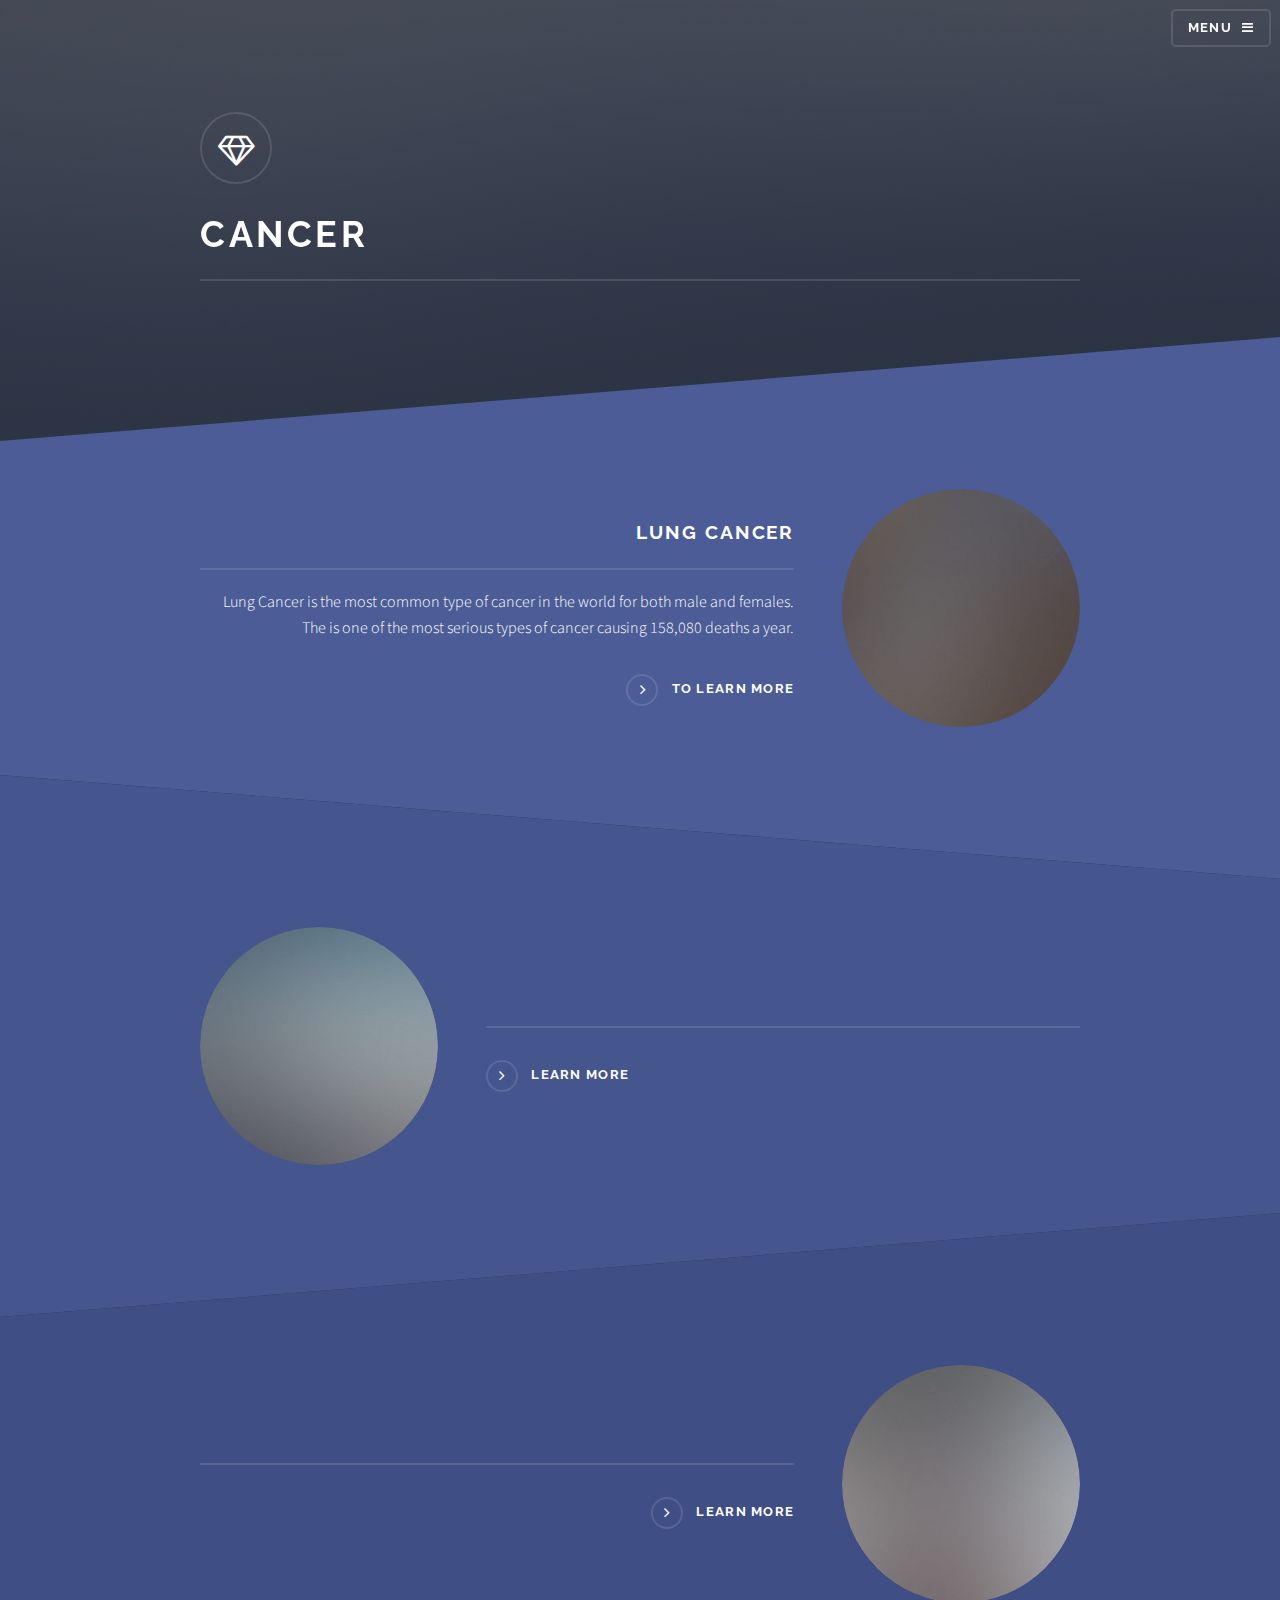
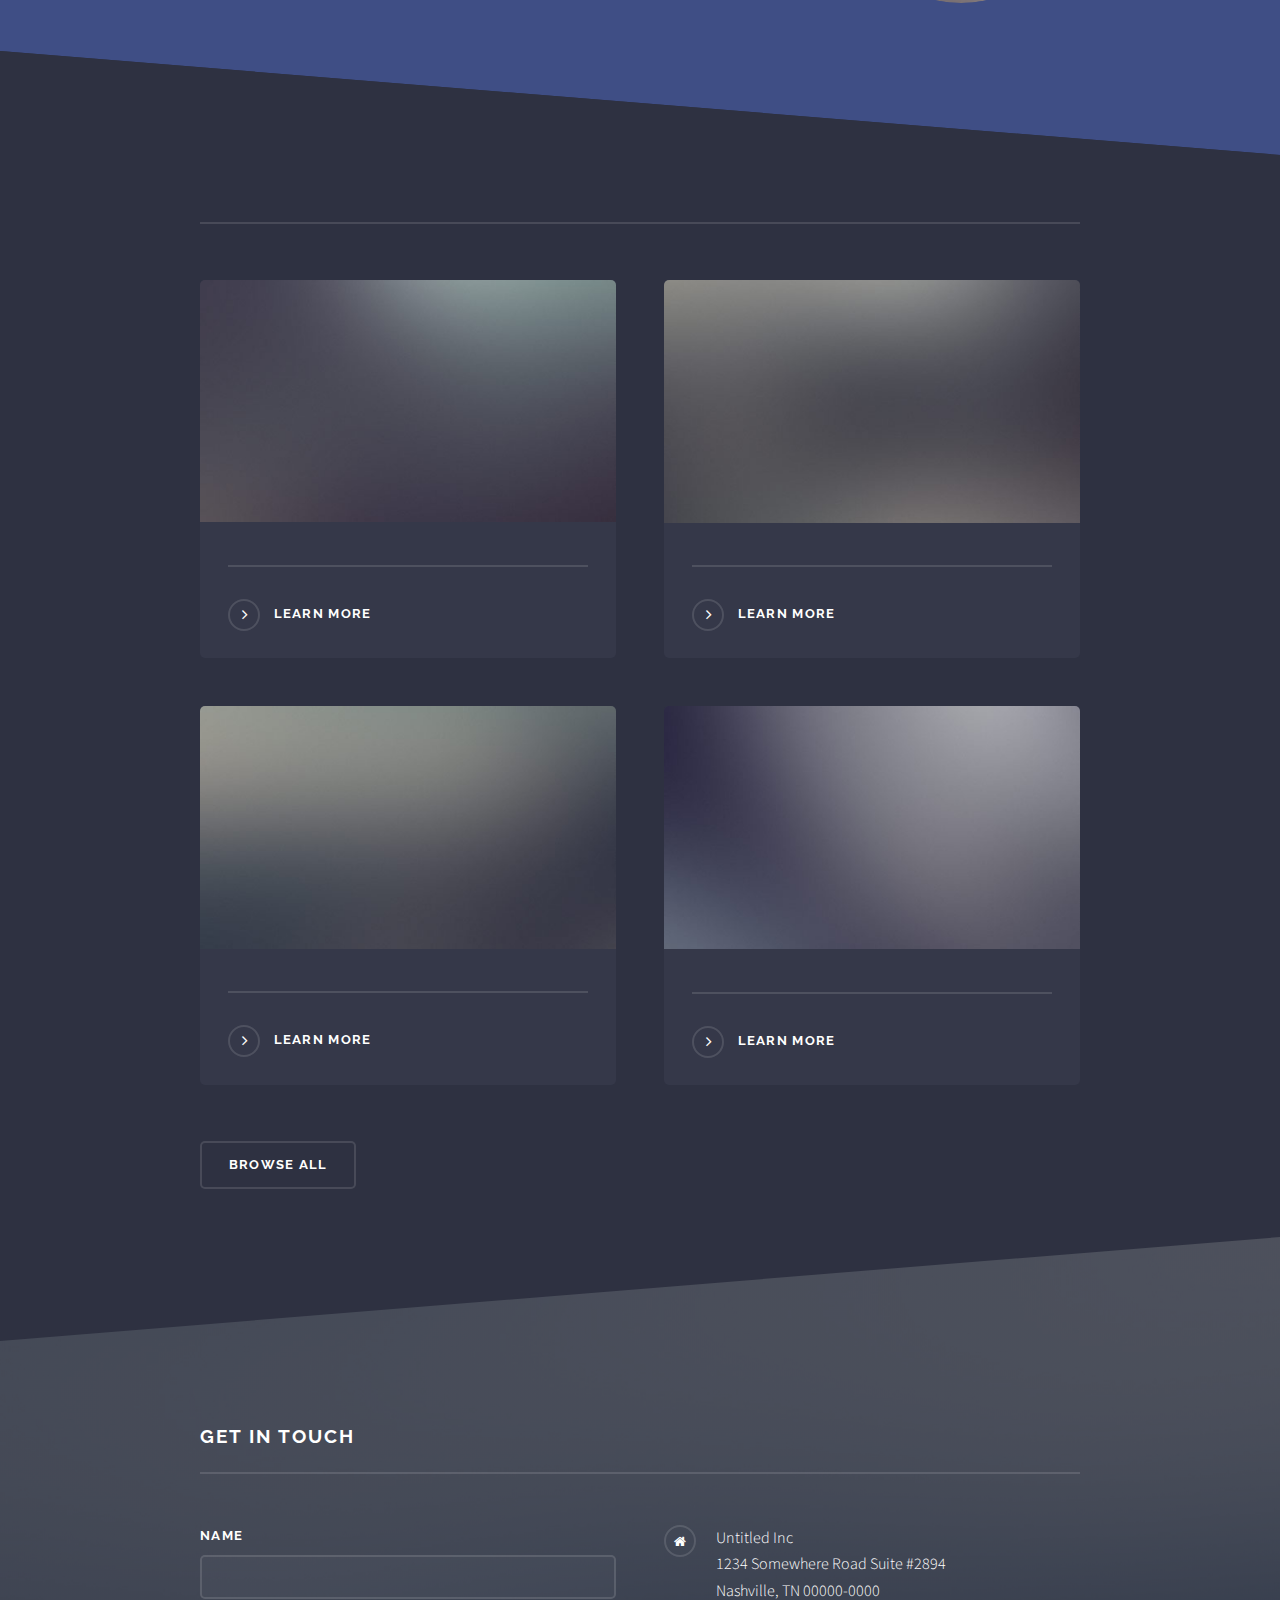
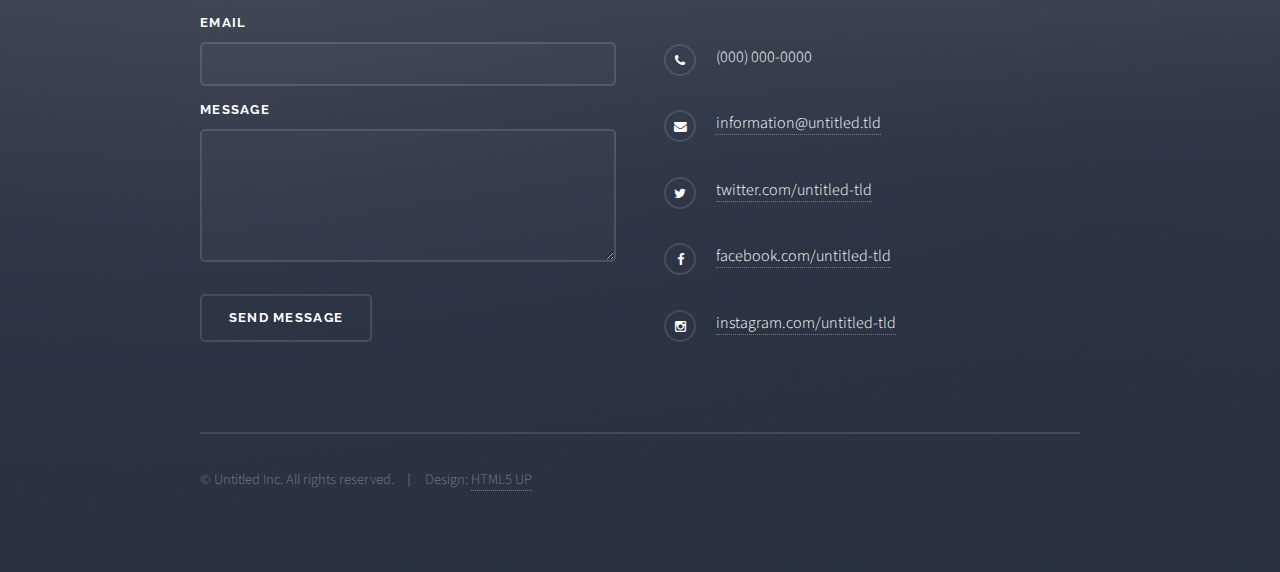
==== index.html @ 2bb68e70 "fixed links to sources page (formerly elements)" ====
<!DOCTYPE HTML>
<!--
	Solid State by HTML5 UP
	html5up.net | @n33co
	Free for personal and commercial use under the CCA 3.0 license (html5up.net/license)
-->
<html>
	<head>
		<title>About Cancer</title>
		<meta charset="utf-8" />
		<meta name="viewport" content="width=device-width, initial-scale=1" />
		<!--[if lte IE 8]><script src="assets/js/ie/html5shiv.js"></script><![endif]-->
		<link rel="stylesheet" href="assets/css/main.css" />
		<!--[if lte IE 9]><link rel="stylesheet" href="assets/css/ie9.css" /><![endif]-->
		<!--[if lte IE 8]><link rel="stylesheet" href="assets/css/ie8.css" /><![endif]-->
	</head>
	<body>

		<!-- Page Wrapper -->
			<div id="page-wrapper">

				<!-- Header -->
					<header id="header" class="alt">
						<h1><a href="index1.html">Cancer</a></h1>
						<nav>
							<a href="#menu">Menu</a>
						</nav>
					</header>

				<!-- Menu -->
					<nav id="menu">
						<div class="inner">
							<h2>Menu</h2>
							<ul class="links">
								<li><a href="index.html">Home</a></li>
								<li><a href="generic.html">Generic</a></li>
								<li><a href="sources.html">Sources</a></li>
								<li><a href="#">Log In</a></li>
								<li><a href="#">Sign Up</a></li>
							</ul>
							<a href="#" class="close">Close</a>
						</div>
					</nav>

				<!-- Banner -->
					<section id="banner">
						<div class="inner">
							<div class="logo"><span class="icon fa-diamond"></span></div>
							<h2>Cancer</h2>
						</div>
					</section>

				<!-- Wrapper -->
					<section id="wrapper">

						<!-- One -->
							<section id="one" class="wrapper spotlight style1">
								<div class="inner">
									<a href="#" class="image"><img src="images/pic01.jpg" alt="" /></a>
									<div class="content">
										<h2 class="major">Lung Cancer</h2>
										<p>Lung Cancer is the most common type of cancer in the world for both male and females. The is one of the most serious types of cancer causing 158,080 deaths a year.</p>
										<a href="http://www.nhs.uk/conditions/cancer-of-the-lung/Pages/Introduction.aspx" class="special">To Learn more</a>
									</div>
								</div>
							</section>

						<!-- Two -->
							<section id="two" class="wrapper alt spotlight style2">
								<div class="inner">
									<a href="#" class="image"><img src="images/pic02.jpg" alt="" /></a>
									<div class="content">
										<h2 class="major"></h2>
										<p></p>
										<a href="#" class="special">Learn more</a>
									</div>
								</div>
							</section>

						<!-- Three -->
							<section id="three" class="wrapper spotlight style3">
								<div class="inner">
									<a href="#" class="image"><img src="images/pic03.jpg" alt="" /></a>
									<div class="content">
										<h2 class="major"></h2>
										<p></p>
										<a href="#" class="special">Learn more</a>
									</div>
								</div>
							</section>

						<!-- Four -->
							<section id="four" class="wrapper alt style1">
								<div class="inner">
									<h2 class="major"></h2>
									<p></p>
									<section class="features">
										<article>
											<a href="#" class="image"><img src="images/pic04.jpg" alt="" /></a>
											<h3 class="major"></h3>
											<p></p>
											<a href="#" class="special">Learn more</a>
										</article>
										<article>
											<a href="#" class="image"><img src="images/pic05.jpg" alt="" /></a>
											<h3 class="major"></h3>
											<p></p>
											<a href="#" class="special">Learn more</a>
										</article>
										<article>
											<a href="#" class="image"><img src="images/pic06.jpg" alt="" /></a>
											<h3 class="major"></h3>
											<p></p>
											<a href="#" class="special">Learn more</a>
										</article>
										<article>
											<a href="#" class="image"><img src="images/pic07.jpg" alt="" /></a>
											<h3 class="major"></h3>
											<p></p>
											<a href="#" class="special">Learn more</a>
										</article>
									</section>
									<ul class="actions">
										<li><a href="#" class="button">Browse All</a></li>
									</ul>
								</div>
							</section>

					</section>

				<!-- Footer -->
					<section id="footer">
						<div class="inner">
							<h2 class="major">Get in touch</h2>
							<p></p>
							<form method="post" action="#">
								<div class="field">
									<label for="name">Name</label>
									<input type="text" name="name" id="name" />
								</div>
								<div class="field">
									<label for="email">Email</label>
									<input type="email" name="email" id="email" />
								</div>
								<div class="field">
									<label for="message">Message</label>
									<textarea name="message" id="message" rows="4"></textarea>
								</div>
								<ul class="actions">
									<li><input type="submit" value="Send Message" /></li>
								</ul>
							</form>
							<ul class="contact">
								<li class="fa-home">
									Untitled Inc<br />
									1234 Somewhere Road Suite #2894<br />
									Nashville, TN 00000-0000
								</li>
								<li class="fa-phone">(000) 000-0000</li>
								<li class="fa-envelope"><a href="#">information@untitled.tld</a></li>
								<li class="fa-twitter"><a href="#">twitter.com/untitled-tld</a></li>
								<li class="fa-facebook"><a href="#">facebook.com/untitled-tld</a></li>
								<li class="fa-instagram"><a href="#">instagram.com/untitled-tld</a></li>
							</ul>
							<ul class="copyright">
								<li>&copy; Untitled Inc. All rights reserved.</li><li>Design: <a href="http://html5up.net">HTML5 UP</a></li>
							</ul>
						</div>
					</section>

			</div>

		<!-- Scripts -->
			<script src="assets/js/skel.min.js"></script>
			<script src="assets/js/jquery.min.js"></script>
			<script src="assets/js/jquery.scrollex.min.js"></script>
			<script src="assets/js/util.js"></script>
			<!--[if lte IE 8]><script src="assets/js/ie/respond.min.js"></script><![endif]-->
			<script src="assets/js/main.js"></script>

	</body>
</html>
---- assets/css/main.css ----
@import url(font-awesome.min.css);
@import url("https://fonts.googleapis.com/css?family=Raleway:200,700|Source+Sans+Pro:300,600,300italic,600italic");

/*
	Solid State by HTML5 UP
	html5up.net | @n33co
	Free for personal and commercial use under the CCA 3.0 license (html5up.net/license)
*/

/* Reset */

	html, body, div, span, applet, object, iframe, h1, h2, h3, h4, h5, h6, p, blockquote, pre, a, abbr, acronym, address, big, cite, code, del, dfn, em, img, ins, kbd, q, s, samp, small, strike, strong, sub, sup, tt, var, b, u, i, center, dl, dt, dd, ol, ul, li, fieldset, form, label, legend, table, caption, tbody, tfoot, thead, tr, th, td, article, aside, canvas, details, embed, figure, figcaption, footer, header, hgroup, menu, nav, output, ruby, section, summary, time, mark, audio, video {
		margin: 0;
		padding: 0;
		border: 0;
		font-size: 100%;
		font: inherit;
		vertical-align: baseline;
	}

	article, aside, details, figcaption, figure, footer, header, hgroup, menu, nav, section {
		display: block;
	}

	body {
		line-height: 1;
	}

	ol, ul {
		list-style: none;
	}

	blockquote, q {
		quotes: none;
	}

	blockquote:before, blockquote:after, q:before, q:after {
		content: '';
		content: none;
	}

	table {
		border-collapse: collapse;
		border-spacing: 0;
	}

	body {
		-webkit-text-size-adjust: none;
	}

/* Box Model */

	*, *:before, *:after {
		-moz-box-sizing: border-box;
		-webkit-box-sizing: border-box;
		box-sizing: border-box;
	}

/* Grid */

	.row {
		border-bottom: solid 1px transparent;
		-moz-box-sizing: border-box;
		-webkit-box-sizing: border-box;
		box-sizing: border-box;
	}

	.row > * {
		float: left;
		-moz-box-sizing: border-box;
		-webkit-box-sizing: border-box;
		box-sizing: border-box;
	}

	.row:after, .row:before {
		content: '';
		display: block;
		clear: both;
		height: 0;
	}

	.row.uniform > * > :first-child {
		margin-top: 0;
	}

	.row.uniform > * > :last-child {
		margin-bottom: 0;
	}

	.row.\30 \25 > * {
		padding: 0 0 0 0em;
	}

	.row.\30 \25 {
		margin: 0 0 -1px 0em;
	}

	.row.uniform.\30 \25 > * {
		padding: 0em 0 0 0em;
	}

	.row.uniform.\30 \25 {
		margin: 0em 0 -1px 0em;
	}

	.row > * {
		padding: 0 0 0 1.75em;
	}

	.row {
		margin: 0 0 -1px -1.75em;
	}

	.row.uniform > * {
		padding: 1.75em 0 0 1.75em;
	}

	.row.uniform {
		margin: -1.75em 0 -1px -1.75em;
	}

	.row.\32 00\25 > * {
		padding: 0 0 0 3.5em;
	}

	.row.\32 00\25 {
		margin: 0 0 -1px -3.5em;
	}

	.row.uniform.\32 00\25 > * {
		padding: 3.5em 0 0 3.5em;
	}

	.row.uniform.\32 00\25 {
		margin: -3.5em 0 -1px -3.5em;
	}

	.row.\31 50\25 > * {
		padding: 0 0 0 2.625em;
	}

	.row.\31 50\25 {
		margin: 0 0 -1px -2.625em;
	}

	.row.uniform.\31 50\25 > * {
		padding: 2.625em 0 0 2.625em;
	}

	.row.uniform.\31 50\25 {
		margin: -2.625em 0 -1px -2.625em;
	}

	.row.\35 0\25 > * {
		padding: 0 0 0 0.875em;
	}

	.row.\35 0\25 {
		margin: 0 0 -1px -0.875em;
	}

	.row.uniform.\35 0\25 > * {
		padding: 0.875em 0 0 0.875em;
	}

	.row.uniform.\35 0\25 {
		margin: -0.875em 0 -1px -0.875em;
	}

	.row.\32 5\25 > * {
		padding: 0 0 0 0.4375em;
	}

	.row.\32 5\25 {
		margin: 0 0 -1px -0.4375em;
	}

	.row.uniform.\32 5\25 > * {
		padding: 0.4375em 0 0 0.4375em;
	}

	.row.uniform.\32 5\25 {
		margin: -0.4375em 0 -1px -0.4375em;
	}

	.\31 2u, .\31 2u\24 {
		width: 100%;
		clear: none;
		margin-left: 0;
	}

	.\31 1u, .\31 1u\24 {
		width: 91.6666666667%;
		clear: none;
		margin-left: 0;
	}

	.\31 0u, .\31 0u\24 {
		width: 83.3333333333%;
		clear: none;
		margin-left: 0;
	}

	.\39 u, .\39 u\24 {
		width: 75%;
		clear: none;
		margin-left: 0;
	}

	.\38 u, .\38 u\24 {
		width: 66.6666666667%;
		clear: none;
		margin-left: 0;
	}

	.\37 u, .\37 u\24 {
		width: 58.3333333333%;
		clear: none;
		margin-left: 0;
	}

	.\36 u, .\36 u\24 {
		width: 50%;
		clear: none;
		margin-left: 0;
	}

	.\35 u, .\35 u\24 {
		width: 41.6666666667%;
		clear: none;
		margin-left: 0;
	}

	.\34 u, .\34 u\24 {
		width: 33.3333333333%;
		clear: none;
		margin-left: 0;
	}

	.\33 u, .\33 u\24 {
		width: 25%;
		clear: none;
		margin-left: 0;
	}

	.\32 u, .\32 u\24 {
		width: 16.6666666667%;
		clear: none;
		margin-left: 0;
	}

	.\31 u, .\31 u\24 {
		width: 8.3333333333%;
		clear: none;
		margin-left: 0;
	}

	.\31 2u\24 + *,
	.\31 1u\24 + *,
	.\31 0u\24 + *,
	.\39 u\24 + *,
	.\38 u\24 + *,
	.\37 u\24 + *,
	.\36 u\24 + *,
	.\35 u\24 + *,
	.\34 u\24 + *,
	.\33 u\24 + *,
	.\32 u\24 + *,
	.\31 u\24 + * {
		clear: left;
	}

	.\-11u {
		margin-left: 91.66667%;
	}

	.\-10u {
		margin-left: 83.33333%;
	}

	.\-9u {
		margin-left: 75%;
	}

	.\-8u {
		margin-left: 66.66667%;
	}

	.\-7u {
		margin-left: 58.33333%;
	}

	.\-6u {
		margin-left: 50%;
	}

	.\-5u {
		margin-left: 41.66667%;
	}

	.\-4u {
		margin-left: 33.33333%;
	}

	.\-3u {
		margin-left: 25%;
	}

	.\-2u {
		margin-left: 16.66667%;
	}

	.\-1u {
		margin-left: 8.33333%;
	}

	@media screen and (max-width: 1680px) {

		.row > * {
			padding: 0 0 0 1.75em;
		}

		.row {
			margin: 0 0 -1px -1.75em;
		}

		.row.uniform > * {
			padding: 1.75em 0 0 1.75em;
		}

		.row.uniform {
			margin: -1.75em 0 -1px -1.75em;
		}

		.row.\32 00\25 > * {
			padding: 0 0 0 3.5em;
		}

		.row.\32 00\25 {
			margin: 0 0 -1px -3.5em;
		}

		.row.uniform.\32 00\25 > * {
			padding: 3.5em 0 0 3.5em;
		}

		.row.uniform.\32 00\25 {
			margin: -3.5em 0 -1px -3.5em;
		}

		.row.\31 50\25 > * {
			padding: 0 0 0 2.625em;
		}

		.row.\31 50\25 {
			margin: 0 0 -1px -2.625em;
		}

		.row.uniform.\31 50\25 > * {
			padding: 2.625em 0 0 2.625em;
		}

		.row.uniform.\31 50\25 {
			margin: -2.625em 0 -1px -2.625em;
		}

		.row.\35 0\25 > * {
			padding: 0 0 0 0.875em;
		}

		.row.\35 0\25 {
			margin: 0 0 -1px -0.875em;
		}

		.row.uniform.\35 0\25 > * {
			padding: 0.875em 0 0 0.875em;
		}

		.row.uniform.\35 0\25 {
			margin: -0.875em 0 -1px -0.875em;
		}

		.row.\32 5\25 > * {
			padding: 0 0 0 0.4375em;
		}

		.row.\32 5\25 {
			margin: 0 0 -1px -0.4375em;
		}

		.row.uniform.\32 5\25 > * {
			padding: 0.4375em 0 0 0.4375em;
		}

		.row.uniform.\32 5\25 {
			margin: -0.4375em 0 -1px -0.4375em;
		}

		.\31 2u\28xlarge\29, .\31 2u\24\28xlarge\29 {
			width: 100%;
			clear: none;
			margin-left: 0;
		}

		.\31 1u\28xlarge\29, .\31 1u\24\28xlarge\29 {
			width: 91.6666666667%;
			clear: none;
			margin-left: 0;
		}

		.\31 0u\28xlarge\29, .\31 0u\24\28xlarge\29 {
			width: 83.3333333333%;
			clear: none;
			margin-left: 0;
		}

		.\39 u\28xlarge\29, .\39 u\24\28xlarge\29 {
			width: 75%;
			clear: none;
			margin-left: 0;
		}

		.\38 u\28xlarge\29, .\38 u\24\28xlarge\29 {
			width: 66.6666666667%;
			clear: none;
			margin-left: 0;
		}

		.\37 u\28xlarge\29, .\37 u\24\28xlarge\29 {
			width: 58.3333333333%;
			clear: none;
			margin-left: 0;
		}

		.\36 u\28xlarge\29, .\36 u\24\28xlarge\29 {
			width: 50%;
			clear: none;
			margin-left: 0;
		}

		.\35 u\28xlarge\29, .\35 u\24\28xlarge\29 {
			width: 41.6666666667%;
			clear: none;
			margin-left: 0;
		}

		.\34 u\28xlarge\29, .\34 u\24\28xlarge\29 {
			width: 33.3333333333%;
			clear: none;
			margin-left: 0;
		}

		.\33 u\28xlarge\29, .\33 u\24\28xlarge\29 {
			width: 25%;
			clear: none;
			margin-left: 0;
		}

		.\32 u\28xlarge\29, .\32 u\24\28xlarge\29 {
			width: 16.6666666667%;
			clear: none;
			margin-left: 0;
		}

		.\31 u\28xlarge\29, .\31 u\24\28xlarge\29 {
			width: 8.3333333333%;
			clear: none;
			margin-left: 0;
		}

		.\31 2u\24\28xlarge\29 + *,
		.\31 1u\24\28xlarge\29 + *,
		.\31 0u\24\28xlarge\29 + *,
		.\39 u\24\28xlarge\29 + *,
		.\38 u\24\28xlarge\29 + *,
		.\37 u\24\28xlarge\29 + *,
		.\36 u\24\28xlarge\29 + *,
		.\35 u\24\28xlarge\29 + *,
		.\34 u\24\28xlarge\29 + *,
		.\33 u\24\28xlarge\29 + *,
		.\32 u\24\28xlarge\29 + *,
		.\31 u\24\28xlarge\29 + * {
			clear: left;
		}

		.\-11u\28xlarge\29 {
			margin-left: 91.66667%;
		}

		.\-10u\28xlarge\29 {
			margin-left: 83.33333%;
		}

		.\-9u\28xlarge\29 {
			margin-left: 75%;
		}

		.\-8u\28xlarge\29 {
			margin-left: 66.66667%;
		}

		.\-7u\28xlarge\29 {
			margin-left: 58.33333%;
		}

		.\-6u\28xlarge\29 {
			margin-left: 50%;
		}

		.\-5u\28xlarge\29 {
			margin-left: 41.66667%;
		}

		.\-4u\28xlarge\29 {
			margin-left: 33.33333%;
		}

		.\-3u\28xlarge\29 {
			margin-left: 25%;
		}

		.\-2u\28xlarge\29 {
			margin-left: 16.66667%;
		}

		.\-1u\28xlarge\29 {
			margin-left: 8.33333%;
		}

	}

	@media screen and (max-width: 1280px) {

		.row > * {
			padding: 0 0 0 1.75em;
		}

		.row {
			margin: 0 0 -1px -1.75em;
		}

		.row.uniform > * {
			padding: 1.75em 0 0 1.75em;
		}

		.row.uniform {
			margin: -1.75em 0 -1px -1.75em;
		}

		.row.\32 00\25 > * {
			padding: 0 0 0 3.5em;
		}

		.row.\32 00\25 {
			margin: 0 0 -1px -3.5em;
		}

		.row.uniform.\32 00\25 > * {
			padding: 3.5em 0 0 3.5em;
		}

		.row.uniform.\32 00\25 {
			margin: -3.5em 0 -1px -3.5em;
		}

		.row.\31 50\25 > * {
			padding: 0 0 0 2.625em;
		}

		.row.\31 50\25 {
			margin: 0 0 -1px -2.625em;
		}

		.row.uniform.\31 50\25 > * {
			padding: 2.625em 0 0 2.625em;
		}

		.row.uniform.\31 50\25 {
			margin: -2.625em 0 -1px -2.625em;
		}

		.row.\35 0\25 > * {
			padding: 0 0 0 0.875em;
		}

		.row.\35 0\25 {
			margin: 0 0 -1px -0.875em;
		}

		.row.uniform.\35 0\25 > * {
			padding: 0.875em 0 0 0.875em;
		}

		.row.uniform.\35 0\25 {
			margin: -0.875em 0 -1px -0.875em;
		}

		.row.\32 5\25 > * {
			padding: 0 0 0 0.4375em;
		}

		.row.\32 5\25 {
			margin: 0 0 -1px -0.4375em;
		}

		.row.uniform.\32 5\25 > * {
			padding: 0.4375em 0 0 0.4375em;
		}

		.row.uniform.\32 5\25 {
			margin: -0.4375em 0 -1px -0.4375em;
		}

		.\31 2u\28large\29, .\31 2u\24\28large\29 {
			width: 100%;
			clear: none;
			margin-left: 0;
		}

		.\31 1u\28large\29, .\31 1u\24\28large\29 {
			width: 91.6666666667%;
			clear: none;
			margin-left: 0;
		}

		.\31 0u\28large\29, .\31 0u\24\28large\29 {
			width: 83.3333333333%;
			clear: none;
			margin-left: 0;
		}

		.\39 u\28large\29, .\39 u\24\28large\29 {
			width: 75%;
			clear: none;
			margin-left: 0;
		}

		.\38 u\28large\29, .\38 u\24\28large\29 {
			width: 66.6666666667%;
			clear: none;
			margin-left: 0;
		}

		.\37 u\28large\29, .\37 u\24\28large\29 {
			width: 58.3333333333%;
			clear: none;
			margin-left: 0;
		}

		.\36 u\28large\29, .\36 u\24\28large\29 {
			width: 50%;
			clear: none;
			margin-left: 0;
		}

		.\35 u\28large\29, .\35 u\24\28large\29 {
			width: 41.6666666667%;
			clear: none;
			margin-left: 0;
		}

		.\34 u\28large\29, .\34 u\24\28large\29 {
			width: 33.3333333333%;
			clear: none;
			margin-left: 0;
		}

		.\33 u\28large\29, .\33 u\24\28large\29 {
			width: 25%;
			clear: none;
			margin-left: 0;
		}

		.\32 u\28large\29, .\32 u\24\28large\29 {
			width: 16.6666666667%;
			clear: none;
			margin-left: 0;
		}

		.\31 u\28large\29, .\31 u\24\28large\29 {
			width: 8.3333333333%;
			clear: none;
			margin-left: 0;
		}

		.\31 2u\24\28large\29 + *,
		.\31 1u\24\28large\29 + *,
		.\31 0u\24\28large\29 + *,
		.\39 u\24\28large\29 + *,
		.\38 u\24\28large\29 + *,
		.\37 u\24\28large\29 + *,
		.\36 u\24\28large\29 + *,
		.\35 u\24\28large\29 + *,
		.\34 u\24\28large\29 + *,
		.\33 u\24\28large\29 + *,
		.\32 u\24\28large\29 + *,
		.\31 u\24\28large\29 + * {
			clear: left;
		}

		.\-11u\28large\29 {
			margin-left: 91.66667%;
		}

		.\-10u\28large\29 {
			margin-left: 83.33333%;
		}

		.\-9u\28large\29 {
			margin-left: 75%;
		}

		.\-8u\28large\29 {
			margin-left: 66.66667%;
		}

		.\-7u\28large\29 {
			margin-left: 58.33333%;
		}

		.\-6u\28large\29 {
			margin-left: 50%;
		}

		.\-5u\28large\29 {
			margin-left: 41.66667%;
		}

		.\-4u\28large\29 {
			margin-left: 33.33333%;
		}

		.\-3u\28large\29 {
			margin-left: 25%;
		}

		.\-2u\28large\29 {
			margin-left: 16.66667%;
		}

		.\-1u\28large\29 {
			margin-left: 8.33333%;
		}

	}

	@media screen and (max-width: 980px) {

		.row > * {
			padding: 0 0 0 1.75em;
		}

		.row {
			margin: 0 0 -1px -1.75em;
		}

		.row.uniform > * {
			padding: 1.75em 0 0 1.75em;
		}

		.row.uniform {
			margin: -1.75em 0 -1px -1.75em;
		}

		.row.\32 00\25 > * {
			padding: 0 0 0 3.5em;
		}

		.row.\32 00\25 {
			margin: 0 0 -1px -3.5em;
		}

		.row.uniform.\32 00\25 > * {
			padding: 3.5em 0 0 3.5em;
		}

		.row.uniform.\32 00\25 {
			margin: -3.5em 0 -1px -3.5em;
		}

		.row.\31 50\25 > * {
			padding: 0 0 0 2.625em;
		}

		.row.\31 50\25 {
			margin: 0 0 -1px -2.625em;
		}

		.row.uniform.\31 50\25 > * {
			padding: 2.625em 0 0 2.625em;
		}

		.row.uniform.\31 50\25 {
			margin: -2.625em 0 -1px -2.625em;
		}

		.row.\35 0\25 > * {
			padding: 0 0 0 0.875em;
		}

		.row.\35 0\25 {
			margin: 0 0 -1px -0.875em;
		}

		.row.uniform.\35 0\25 > * {
			padding: 0.875em 0 0 0.875em;
		}

		.row.uniform.\35 0\25 {
			margin: -0.875em 0 -1px -0.875em;
		}

		.row.\32 5\25 > * {
			padding: 0 0 0 0.4375em;
		}

		.row.\32 5\25 {
			margin: 0 0 -1px -0.4375em;
		}

		.row.uniform.\32 5\25 > * {
			padding: 0.4375em 0 0 0.4375em;
		}

		.row.uniform.\32 5\25 {
			margin: -0.4375em 0 -1px -0.4375em;
		}

		.\31 2u\28medium\29, .\31 2u\24\28medium\29 {
			width: 100%;
			clear: none;
			margin-left: 0;
		}

		.\31 1u\28medium\29, .\31 1u\24\28medium\29 {
			width: 91.6666666667%;
			clear: none;
			margin-left: 0;
		}

		.\31 0u\28medium\29, .\31 0u\24\28medium\29 {
			width: 83.3333333333%;
			clear: none;
			margin-left: 0;
		}

		.\39 u\28medium\29, .\39 u\24\28medium\29 {
			width: 75%;
			clear: none;
			margin-left: 0;
		}

		.\38 u\28medium\29, .\38 u\24\28medium\29 {
			width: 66.6666666667%;
			clear: none;
			margin-left: 0;
		}

		.\37 u\28medium\29, .\37 u\24\28medium\29 {
			width: 58.3333333333%;
			clear: none;
			margin-left: 0;
		}

		.\36 u\28medium\29, .\36 u\24\28medium\29 {
			width: 50%;
			clear: none;
			margin-left: 0;
		}

		.\35 u\28medium\29, .\35 u\24\28medium\29 {
			width: 41.6666666667%;
			clear: none;
			margin-left: 0;
		}

		.\34 u\28medium\29, .\34 u\24\28medium\29 {
			width: 33.3333333333%;
			clear: none;
			margin-left: 0;
		}

		.\33 u\28medium\29, .\33 u\24\28medium\29 {
			width: 25%;
			clear: none;
			margin-left: 0;
		}

		.\32 u\28medium\29, .\32 u\24\28medium\29 {
			width: 16.6666666667%;
			clear: none;
			margin-left: 0;
		}

		.\31 u\28medium\29, .\31 u\24\28medium\29 {
			width: 8.3333333333%;
			clear: none;
			margin-left: 0;
		}

		.\31 2u\24\28medium\29 + *,
		.\31 1u\24\28medium\29 + *,
		.\31 0u\24\28medium\29 + *,
		.\39 u\24\28medium\29 + *,
		.\38 u\24\28medium\29 + *,
		.\37 u\24\28medium\29 + *,
		.\36 u\24\28medium\29 + *,
		.\35 u\24\28medium\29 + *,
		.\34 u\24\28medium\29 + *,
		.\33 u\24\28medium\29 + *,
		.\32 u\24\28medium\29 + *,
		.\31 u\24\28medium\29 + * {
			clear: left;
		}

		.\-11u\28medium\29 {
			margin-left: 91.66667%;
		}

		.\-10u\28medium\29 {
			margin-left: 83.33333%;
		}

		.\-9u\28medium\29 {
			margin-left: 75%;
		}

		.\-8u\28medium\29 {
			margin-left: 66.66667%;
		}

		.\-7u\28medium\29 {
			margin-left: 58.33333%;
		}

		.\-6u\28medium\29 {
			margin-left: 50%;
		}

		.\-5u\28medium\29 {
			margin-left: 41.66667%;
		}

		.\-4u\28medium\29 {
			margin-left: 33.33333%;
		}

		.\-3u\28medium\29 {
			margin-left: 25%;
		}

		.\-2u\28medium\29 {
			margin-left: 16.66667%;
		}

		.\-1u\28medium\29 {
			margin-left: 8.33333%;
		}

	}

	@media screen and (max-width: 736px) {

		.row > * {
			padding: 0 0 0 1.25em;
		}

		.row {
			margin: 0 0 -1px -1.25em;
		}

		.row.uniform > * {
			padding: 1.25em 0 0 1.25em;
		}

		.row.uniform {
			margin: -1.25em 0 -1px -1.25em;
		}

		.row.\32 00\25 > * {
			padding: 0 0 0 2.5em;
		}

		.row.\32 00\25 {
			margin: 0 0 -1px -2.5em;
		}

		.row.uniform.\32 00\25 > * {
			padding: 2.5em 0 0 2.5em;
		}

		.row.uniform.\32 00\25 {
			margin: -2.5em 0 -1px -2.5em;
		}

		.row.\31 50\25 > * {
			padding: 0 0 0 1.875em;
		}

		.row.\31 50\25 {
			margin: 0 0 -1px -1.875em;
		}

		.row.uniform.\31 50\25 > * {
			padding: 1.875em 0 0 1.875em;
		}

		.row.uniform.\31 50\25 {
			margin: -1.875em 0 -1px -1.875em;
		}

		.row.\35 0\25 > * {
			padding: 0 0 0 0.625em;
		}

		.row.\35 0\25 {
			margin: 0 0 -1px -0.625em;
		}

		.row.uniform.\35 0\25 > * {
			padding: 0.625em 0 0 0.625em;
		}

		.row.uniform.\35 0\25 {
			margin: -0.625em 0 -1px -0.625em;
		}

		.row.\32 5\25 > * {
			padding: 0 0 0 0.3125em;
		}

		.row.\32 5\25 {
			margin: 0 0 -1px -0.3125em;
		}

		.row.uniform.\32 5\25 > * {
			padding: 0.3125em 0 0 0.3125em;
		}

		.row.uniform.\32 5\25 {
			margin: -0.3125em 0 -1px -0.3125em;
		}

		.\31 2u\28small\29, .\31 2u\24\28small\29 {
			width: 100%;
			clear: none;
			margin-left: 0;
		}

		.\31 1u\28small\29, .\31 1u\24\28small\29 {
			width: 91.6666666667%;
			clear: none;
			margin-left: 0;
		}

		.\31 0u\28small\29, .\31 0u\24\28small\29 {
			width: 83.3333333333%;
			clear: none;
			margin-left: 0;
		}

		.\39 u\28small\29, .\39 u\24\28small\29 {
			width: 75%;
			clear: none;
			margin-left: 0;
		}

		.\38 u\28small\29, .\38 u\24\28small\29 {
			width: 66.6666666667%;
			clear: none;
			margin-left: 0;
		}

		.\37 u\28small\29, .\37 u\24\28small\29 {
			width: 58.3333333333%;
			clear: none;
			margin-left: 0;
		}

		.\36 u\28small\29, .\36 u\24\28small\29 {
			width: 50%;
			clear: none;
			margin-left: 0;
		}

		.\35 u\28small\29, .\35 u\24\28small\29 {
			width: 41.6666666667%;
			clear: none;
			margin-left: 0;
		}

		.\34 u\28small\29, .\34 u\24\28small\29 {
			width: 33.3333333333%;
			clear: none;
			margin-left: 0;
		}

		.\33 u\28small\29, .\33 u\24\28small\29 {
			width: 25%;
			clear: none;
			margin-left: 0;
		}

		.\32 u\28small\29, .\32 u\24\28small\29 {
			width: 16.6666666667%;
			clear: none;
			margin-left: 0;
		}

		.\31 u\28small\29, .\31 u\24\28small\29 {
			width: 8.3333333333%;
			clear: none;
			margin-left: 0;
		}

		.\31 2u\24\28small\29 + *,
		.\31 1u\24\28small\29 + *,
		.\31 0u\24\28small\29 + *,
		.\39 u\24\28small\29 + *,
		.\38 u\24\28small\29 + *,
		.\37 u\24\28small\29 + *,
		.\36 u\24\28small\29 + *,
		.\35 u\24\28small\29 + *,
		.\34 u\24\28small\29 + *,
		.\33 u\24\28small\29 + *,
		.\32 u\24\28small\29 + *,
		.\31 u\24\28small\29 + * {
			clear: left;
		}

		.\-11u\28small\29 {
			margin-left: 91.66667%;
		}

		.\-10u\28small\29 {
			margin-left: 83.33333%;
		}

		.\-9u\28small\29 {
			margin-left: 75%;
		}

		.\-8u\28small\29 {
			margin-left: 66.66667%;
		}

		.\-7u\28small\29 {
			margin-left: 58.33333%;
		}

		.\-6u\28small\29 {
			margin-left: 50%;
		}

		.\-5u\28small\29 {
			margin-left: 41.66667%;
		}

		.\-4u\28small\29 {
			margin-left: 33.33333%;
		}

		.\-3u\28small\29 {
			margin-left: 25%;
		}

		.\-2u\28small\29 {
			margin-left: 16.66667%;
		}

		.\-1u\28small\29 {
			margin-left: 8.33333%;
		}

	}

	@media screen and (max-width: 640px) {

		.row > * {
			padding: 0 0 0 1.25em;
		}

		.row {
			margin: 0 0 -1px -1.25em;
		}

		.row.uniform > * {
			padding: 1.25em 0 0 1.25em;
		}

		.row.uniform {
			margin: -1.25em 0 -1px -1.25em;
		}

		.row.\32 00\25 > * {
			padding: 0 0 0 2.5em;
		}

		.row.\32 00\25 {
			margin: 0 0 -1px -2.5em;
		}

		.row.uniform.\32 00\25 > * {
			padding: 2.5em 0 0 2.5em;
		}

		.row.uniform.\32 00\25 {
			margin: -2.5em 0 -1px -2.5em;
		}

		.row.\31 50\25 > * {
			padding: 0 0 0 1.875em;
		}

		.row.\31 50\25 {
			margin: 0 0 -1px -1.875em;
		}

		.row.uniform.\31 50\25 > * {
			padding: 1.875em 0 0 1.875em;
		}

		.row.uniform.\31 50\25 {
			margin: -1.875em 0 -1px -1.875em;
		}

		.row.\35 0\25 > * {
			padding: 0 0 0 0.625em;
		}

		.row.\35 0\25 {
			margin: 0 0 -1px -0.625em;
		}

		.row.uniform.\35 0\25 > * {
			padding: 0.625em 0 0 0.625em;
		}

		.row.uniform.\35 0\25 {
			margin: -0.625em 0 -1px -0.625em;
		}

		.row.\32 5\25 > * {
			padding: 0 0 0 0.3125em;
		}

		.row.\32 5\25 {
			margin: 0 0 -1px -0.3125em;
		}

		.row.uniform.\32 5\25 > * {
			padding: 0.3125em 0 0 0.3125em;
		}

		.row.uniform.\32 5\25 {
			margin: -0.3125em 0 -1px -0.3125em;
		}

		.\31 2u\28xsmall\29, .\31 2u\24\28xsmall\29 {
			width: 100%;
			clear: none;
			margin-left: 0;
		}

		.\31 1u\28xsmall\29, .\31 1u\24\28xsmall\29 {
			width: 91.6666666667%;
			clear: none;
			margin-left: 0;
		}

		.\31 0u\28xsmall\29, .\31 0u\24\28xsmall\29 {
			width: 83.3333333333%;
			clear: none;
			margin-left: 0;
		}

		.\39 u\28xsmall\29, .\39 u\24\28xsmall\29 {
			width: 75%;
			clear: none;
			margin-left: 0;
		}

		.\38 u\28xsmall\29, .\38 u\24\28xsmall\29 {
			width: 66.6666666667%;
			clear: none;
			margin-left: 0;
		}

		.\37 u\28xsmall\29, .\37 u\24\28xsmall\29 {
			width: 58.3333333333%;
			clear: none;
			margin-left: 0;
		}

		.\36 u\28xsmall\29, .\36 u\24\28xsmall\29 {
			width: 50%;
			clear: none;
			margin-left: 0;
		}

		.\35 u\28xsmall\29, .\35 u\24\28xsmall\29 {
			width: 41.6666666667%;
			clear: none;
			margin-left: 0;
		}

		.\34 u\28xsmall\29, .\34 u\24\28xsmall\29 {
			width: 33.3333333333%;
			clear: none;
			margin-left: 0;
		}

		.\33 u\28xsmall\29, .\33 u\24\28xsmall\29 {
			width: 25%;
			clear: none;
			margin-left: 0;
		}

		.\32 u\28xsmall\29, .\32 u\24\28xsmall\29 {
			width: 16.6666666667%;
			clear: none;
			margin-left: 0;
		}

		.\31 u\28xsmall\29, .\31 u\24\28xsmall\29 {
			width: 8.3333333333%;
			clear: none;
			margin-left: 0;
		}

		.\31 2u\24\28xsmall\29 + *,
		.\31 1u\24\28xsmall\29 + *,
		.\31 0u\24\28xsmall\29 + *,
		.\39 u\24\28xsmall\29 + *,
		.\38 u\24\28xsmall\29 + *,
		.\37 u\24\28xsmall\29 + *,
		.\36 u\24\28xsmall\29 + *,
		.\35 u\24\28xsmall\29 + *,
		.\34 u\24\28xsmall\29 + *,
		.\33 u\24\28xsmall\29 + *,
		.\32 u\24\28xsmall\29 + *,
		.\31 u\24\28xsmall\29 + * {
			clear: left;
		}

		.\-11u\28xsmall\29 {
			margin-left: 91.66667%;
		}

		.\-10u\28xsmall\29 {
			margin-left: 83.33333%;
		}

		.\-9u\28xsmall\29 {
			margin-left: 75%;
		}

		.\-8u\28xsmall\29 {
			margin-left: 66.66667%;
		}

		.\-7u\28xsmall\29 {
			margin-left: 58.33333%;
		}

		.\-6u\28xsmall\29 {
			margin-left: 50%;
		}

		.\-5u\28xsmall\29 {
			margin-left: 41.66667%;
		}

		.\-4u\28xsmall\29 {
			margin-left: 33.33333%;
		}

		.\-3u\28xsmall\29 {
			margin-left: 25%;
		}

		.\-2u\28xsmall\29 {
			margin-left: 16.66667%;
		}

		.\-1u\28xsmall\29 {
			margin-left: 8.33333%;
		}

	}

	@media screen and (max-width: 360px) {

		.row > * {
			padding: 0 0 0 1.25em;
		}

		.row {
			margin: 0 0 -1px -1.25em;
		}

		.row.uniform > * {
			padding: 1.25em 0 0 1.25em;
		}

		.row.uniform {
			margin: -1.25em 0 -1px -1.25em;
		}

		.row.\32 00\25 > * {
			padding: 0 0 0 2.5em;
		}

		.row.\32 00\25 {
			margin: 0 0 -1px -2.5em;
		}

		.row.uniform.\32 00\25 > * {
			padding: 2.5em 0 0 2.5em;
		}

		.row.uniform.\32 00\25 {
			margin: -2.5em 0 -1px -2.5em;
		}

		.row.\31 50\25 > * {
			padding: 0 0 0 1.875em;
		}

		.row.\31 50\25 {
			margin: 0 0 -1px -1.875em;
		}

		.row.uniform.\31 50\25 > * {
			padding: 1.875em 0 0 1.875em;
		}

		.row.uniform.\31 50\25 {
			margin: -1.875em 0 -1px -1.875em;
		}

		.row.\35 0\25 > * {
			padding: 0 0 0 0.625em;
		}

		.row.\35 0\25 {
			margin: 0 0 -1px -0.625em;
		}

		.row.uniform.\35 0\25 > * {
			padding: 0.625em 0 0 0.625em;
		}

		.row.uniform.\35 0\25 {
			margin: -0.625em 0 -1px -0.625em;
		}

		.row.\32 5\25 > * {
			padding: 0 0 0 0.3125em;
		}

		.row.\32 5\25 {
			margin: 0 0 -1px -0.3125em;
		}

		.row.uniform.\32 5\25 > * {
			padding: 0.3125em 0 0 0.3125em;
		}

		.row.uniform.\32 5\25 {
			margin: -0.3125em 0 -1px -0.3125em;
		}

		.\31 2u\28xxsmall\29, .\31 2u\24\28xxsmall\29 {
			width: 100%;
			clear: none;
			margin-left: 0;
		}

		.\31 1u\28xxsmall\29, .\31 1u\24\28xxsmall\29 {
			width: 91.6666666667%;
			clear: none;
			margin-left: 0;
		}

		.\31 0u\28xxsmall\29, .\31 0u\24\28xxsmall\29 {
			width: 83.3333333333%;
			clear: none;
			margin-left: 0;
		}

		.\39 u\28xxsmall\29, .\39 u\24\28xxsmall\29 {
			width: 75%;
			clear: none;
			margin-left: 0;
		}

		.\38 u\28xxsmall\29, .\38 u\24\28xxsmall\29 {
			width: 66.6666666667%;
			clear: none;
			margin-left: 0;
		}

		.\37 u\28xxsmall\29, .\37 u\24\28xxsmall\29 {
			width: 58.3333333333%;
			clear: none;
			margin-left: 0;
		}

		.\36 u\28xxsmall\29, .\36 u\24\28xxsmall\29 {
			width: 50%;
			clear: none;
			margin-left: 0;
		}

		.\35 u\28xxsmall\29, .\35 u\24\28xxsmall\29 {
			width: 41.6666666667%;
			clear: none;
			margin-left: 0;
		}

		.\34 u\28xxsmall\29, .\34 u\24\28xxsmall\29 {
			width: 33.3333333333%;
			clear: none;
			margin-left: 0;
		}

		.\33 u\28xxsmall\29, .\33 u\24\28xxsmall\29 {
			width: 25%;
			clear: none;
			margin-left: 0;
		}

		.\32 u\28xxsmall\29, .\32 u\24\28xxsmall\29 {
			width: 16.6666666667%;
			clear: none;
			margin-left: 0;
		}

		.\31 u\28xxsmall\29, .\31 u\24\28xxsmall\29 {
			width: 8.3333333333%;
			clear: none;
			margin-left: 0;
		}

		.\31 2u\24\28xxsmall\29 + *,
		.\31 1u\24\28xxsmall\29 + *,
		.\31 0u\24\28xxsmall\29 + *,
		.\39 u\24\28xxsmall\29 + *,
		.\38 u\24\28xxsmall\29 + *,
		.\37 u\24\28xxsmall\29 + *,
		.\36 u\24\28xxsmall\29 + *,
		.\35 u\24\28xxsmall\29 + *,
		.\34 u\24\28xxsmall\29 + *,
		.\33 u\24\28xxsmall\29 + *,
		.\32 u\24\28xxsmall\29 + *,
		.\31 u\24\28xxsmall\29 + * {
			clear: left;
		}

		.\-11u\28xxsmall\29 {
			margin-left: 91.66667%;
		}

		.\-10u\28xxsmall\29 {
			margin-left: 83.33333%;
		}

		.\-9u\28xxsmall\29 {
			margin-left: 75%;
		}

		.\-8u\28xxsmall\29 {
			margin-left: 66.66667%;
		}

		.\-7u\28xxsmall\29 {
			margin-left: 58.33333%;
		}

		.\-6u\28xxsmall\29 {
			margin-left: 50%;
		}

		.\-5u\28xxsmall\29 {
			margin-left: 41.66667%;
		}

		.\-4u\28xxsmall\29 {
			margin-left: 33.33333%;
		}

		.\-3u\28xxsmall\29 {
			margin-left: 25%;
		}

		.\-2u\28xxsmall\29 {
			margin-left: 16.66667%;
		}

		.\-1u\28xxsmall\29 {
			margin-left: 8.33333%;
		}

	}

/* Basic */

	@-ms-viewport {
		width: device-width;
	}

	body {
		-ms-overflow-style: scrollbar;
	}

	@media screen and (max-width: 640px) {

		html, body {
			min-width: 320px;
		}

	}

	body {
		background-color: #2e3141;
		background-image: linear-gradient(to top, rgba(46, 49, 65, 0.8), rgba(46, 49, 65, 0.8)), url("../../images/bg.jpg");
		background-size: auto, cover;
		background-attachment: fixed, fixed;
		background-position: center, center;
	}

		body.is-loading *, body.is-loading *:before, body.is-loading *:after {
			-moz-animation: none !important;
			-webkit-animation: none !important;
			-ms-animation: none !important;
			animation: none !important;
			-moz-transition: none !important;
			-webkit-transition: none !important;
			-ms-transition: none !important;
			transition: none !important;
		}

/* Type */

	body, input, select, textarea {
		color: #ffffff;
		font-family: "Source Sans Pro", Helvetica, sans-serif;
		font-size: 16.5pt;
		font-weight: 300;
		line-height: 1.65;
	}

		@media screen and (max-width: 1680px) {

			body, input, select, textarea {
				font-size: 13pt;
			}

		}

		@media screen and (max-width: 1280px) {

			body, input, select, textarea {
				font-size: 12pt;
			}

		}

		@media screen and (max-width: 980px) {

			body, input, select, textarea {
				font-size: 12pt;
			}

		}

		@media screen and (max-width: 736px) {

			body, input, select, textarea {
				font-size: 12pt;
			}

		}

		@media screen and (max-width: 640px) {

			body, input, select, textarea {
				font-size: 12pt;
			}

		}

	a {
		-moz-transition: color 0.2s ease-in-out, border-bottom-color 0.2s ease-in-out;
		-webkit-transition: color 0.2s ease-in-out, border-bottom-color 0.2s ease-in-out;
		-ms-transition: color 0.2s ease-in-out, border-bottom-color 0.2s ease-in-out;
		transition: color 0.2s ease-in-out, border-bottom-color 0.2s ease-in-out;
		border-bottom: dotted 1px rgba(255, 255, 255, 0.35);
		color: #ffffff;
		text-decoration: none;
	}

		a:hover {
			border-bottom-color: transparent;
			color: #ffffff !important;
		}

		a.special:not(.button) {
			text-decoration: none;
			border-bottom: 0;
			display: block;
			font-family: Raleway, Helvetica, sans-serif;
			font-size: 0.8em;
			font-weight: 700;
			letter-spacing: 0.1em;
			margin: 0 0 2em 0;
			text-transform: uppercase;
		}

			a.special:not(.button):before {
				-moz-osx-font-smoothing: grayscale;
				-webkit-font-smoothing: antialiased;
				font-family: FontAwesome;
				font-style: normal;
				font-weight: normal;
				text-transform: none !important;
			}

			a.special:not(.button):before {
				-moz-transition: background-color 0.2s ease-in-out;
				-webkit-transition: background-color 0.2s ease-in-out;
				-ms-transition: background-color 0.2s ease-in-out;
				transition: background-color 0.2s ease-in-out;
				border-radius: 100%;
				border: solid 2px rgba(255, 255, 255, 0.125);
				content: '\f105';
				display: inline-block;
				font-size: 1.25em;
				height: 2em;
				line-height: 1.65em;
				margin-right: 0.85em;
				text-align: center;
				text-indent: 0.15em;
				vertical-align: middle;
				width: 2em;
			}

			a.special:not(.button):hover:before {
				background-color: rgba(255, 255, 255, 0.025);
			}

			a.special:not(.button):active:before {
				background-color: rgba(255, 255, 255, 0.075);
			}

	strong, b {
		color: #ffffff;
		font-weight: 600;
	}

	em, i {
		font-style: italic;
	}

	p {
		margin: 0 0 2em 0;
	}

	h1, h2, h3, h4, h5, h6 {
		color: #ffffff;
		font-family: Raleway, Helvetica, sans-serif;
		font-weight: 700;
		letter-spacing: 0.1em;
		margin: 0 0 1em 0;
		text-transform: uppercase;
	}

		h1 a, h2 a, h3 a, h4 a, h5 a, h6 a {
			color: inherit;
			text-decoration: none;
		}

		h1 span, h2 span, h3 span, h4 span, h5 span, h6 span {
			font-weight: 200;
		}

		h1.major, h2.major, h3.major, h4.major, h5.major, h6.major {
			padding-bottom: 1em;
			border-bottom: solid 2px rgba(255, 255, 255, 0.125);
		}

	h2 {
		font-size: 1.2em;
	}

	h3 {
		font-size: 0.9em;
	}

	h4 {
		font-size: 0.7em;
	}

	h5 {
		font-size: 0.7em;
	}

	h6 {
		font-size: 0.7em;
	}

	@media screen and (max-width: 736px) {

		h2 {
			font-size: 1em;
		}

		h3 {
			font-size: 0.8em;
		}

	}

	sub {
		font-size: 0.8em;
		position: relative;
		top: 0.5em;
	}

	sup {
		font-size: 0.8em;
		position: relative;
		top: -0.5em;
	}

	blockquote {
		border-left: solid 4px rgba(255, 255, 255, 0.125);
		font-style: italic;
		margin: 0 0 2em 0;
		padding: 0.5em 0 0.5em 2em;
	}

	code {
		background: rgba(255, 255, 255, 0.025);
		border-radius: 5px;
		border: solid 2px rgba(255, 255, 255, 0.125);
		font-family: "Courier New", monospace;
		font-size: 0.9em;
		margin: 0 0.25em;
		padding: 0.25em 0.65em;
	}

	pre {
		-webkit-overflow-scrolling: touch;
		font-family: "Courier New", monospace;
		font-size: 0.9em;
		margin: 0 0 2em 0;
	}

		pre code {
			display: block;
			line-height: 1.75em;
			padding: 1em 1.5em;
			overflow-x: auto;
		}

	hr {
		border: 0;
		border-bottom: solid 2px rgba(255, 255, 255, 0.125);
		margin: 2.5em 0;
	}

		hr.major {
			margin: 4em 0;
		}

	.align-left {
		text-align: left;
	}

	.align-center {
		text-align: center;
	}

	.align-right {
		text-align: right;
	}

/* Section/Article */

	section.special, article.special {
		text-align: center;
	}

/* Form */

	form {
		margin: 0 0 2em 0;
	}

		form .field {
			margin: 0 0 2em 0;
		}

			form .field label {
				margin-top: -1.5em;
			}

			form .field:first-child label {
				margin-top: 0;
			}

		form > :last-child {
			margin-bottom: 0;
		}

	label {
		color: #ffffff;
		display: block;
		font-family: Raleway, Helvetica, sans-serif;
		font-size: 0.8em;
		font-weight: 700;
		letter-spacing: 0.1em;
		margin: 0 0 0.7em 0;
		text-transform: uppercase;
	}

	input[type="text"],
	input[type="password"],
	input[type="email"],
	input[type="tel"],
	select,
	textarea {
		-moz-appearance: none;
		-webkit-appearance: none;
		-ms-appearance: none;
		appearance: none;
		background: rgba(255, 255, 255, 0.025);
		border-radius: 5px;
		border: none;
		border: solid 2px rgba(255, 255, 255, 0.125);
		color: inherit;
		display: block;
		outline: 0;
		padding: 0 1em;
		text-decoration: none;
		width: 100%;
	}

		input[type="text"]:invalid,
		input[type="password"]:invalid,
		input[type="email"]:invalid,
		input[type="tel"]:invalid,
		select:invalid,
		textarea:invalid {
			box-shadow: none;
		}

		input[type="text"]:focus,
		input[type="password"]:focus,
		input[type="email"]:focus,
		input[type="tel"]:focus,
		select:focus,
		textarea:focus {
			border-color: #5b6ba6;
		}

	.select-wrapper {
		text-decoration: none;
		display: block;
		position: relative;
	}

		.select-wrapper:before {
			-moz-osx-font-smoothing: grayscale;
			-webkit-font-smoothing: antialiased;
			font-family: FontAwesome;
			font-style: normal;
			font-weight: normal;
			text-transform: none !important;
		}

		.select-wrapper:before {
			color: rgba(255, 255, 255, 0.125);
			content: '\f078';
			display: block;
			height: 2.75em;
			line-height: 2.75em;
			pointer-events: none;
			position: absolute;
			right: 0;
			text-align: center;
			top: 0;
			width: 2.75em;
		}

		.select-wrapper select::-ms-expand {
			display: none;
		}

	select option {
		color: #ffffff;
		background: #2e3141;
	}

	input[type="text"],
	input[type="password"],
	input[type="email"],
	select {
		height: 2.75em;
	}

	textarea {
		padding: 0.75em 1em;
	}

	input[type="checkbox"],
	input[type="radio"] {
		-moz-appearance: none;
		-webkit-appearance: none;
		-ms-appearance: none;
		appearance: none;
		display: block;
		float: left;
		margin-right: -2em;
		opacity: 0;
		width: 1em;
		z-index: -1;
	}

		input[type="checkbox"] + label,
		input[type="radio"] + label {
			text-decoration: none;
			color: #ffffff;
			cursor: pointer;
			display: inline-block;
			font-size: 1em;
			font-family: "Source Sans Pro", Helvetica, sans-serif;
			text-transform: none;
			letter-spacing: 0;
			font-weight: 300;
			padding-left: 2.4em;
			padding-right: 0.75em;
			position: relative;
		}

			input[type="checkbox"] + label:before,
			input[type="radio"] + label:before {
				-moz-osx-font-smoothing: grayscale;
				-webkit-font-smoothing: antialiased;
				font-family: FontAwesome;
				font-style: normal;
				font-weight: normal;
				text-transform: none !important;
			}

			input[type="checkbox"] + label:before,
			input[type="radio"] + label:before {
				background: rgba(255, 255, 255, 0.025);
				border-radius: 5px;
				border: solid 2px rgba(255, 255, 255, 0.125);
				content: '';
				display: inline-block;
				height: 1.65em;
				left: 0;
				line-height: 1.58125em;
				position: absolute;
				text-align: center;
				top: 0;
				width: 1.65em;
			}

		input[type="checkbox"]:checked + label:before,
		input[type="radio"]:checked + label:before {
			background: #ffffff;
			border-color: #ffffff;
			content: '\f00c';
			color: #2e3141;
		}

		input[type="checkbox"]:focus + label:before,
		input[type="radio"]:focus + label:before {
			border-color: #4c5c96;
		}

	input[type="checkbox"] + label:before {
		border-radius: 5px;
	}

	input[type="radio"] + label:before {
		border-radius: 100%;
	}

	::-webkit-input-placeholder {
		color: rgba(255, 255, 255, 0.35) !important;
		opacity: 1.0;
	}

	:-moz-placeholder {
		color: rgba(255, 255, 255, 0.35) !important;
		opacity: 1.0;
	}

	::-moz-placeholder {
		color: rgba(255, 255, 255, 0.35) !important;
		opacity: 1.0;
	}

	:-ms-input-placeholder {
		color: rgba(255, 255, 255, 0.35) !important;
		opacity: 1.0;
	}

	.polyfill-placeholder {
		color: rgba(255, 255, 255, 0.35) !important;
		opacity: 1.0;
	}

/* Box */

	.box {
		border-radius: 5px;
		border: solid 2px rgba(255, 255, 255, 0.125);
		margin-bottom: 2em;
		padding: 1.5em;
	}

		.box > :last-child,
		.box > :last-child > :last-child,
		.box > :last-child > :last-child > :last-child {
			margin-bottom: 0;
		}

		.box.alt {
			border: 0;
			border-radius: 0;
			padding: 0;
		}

/* Icon */

	.icon {
		text-decoration: none;
		border-bottom: none;
		position: relative;
	}

		.icon:before {
			-moz-osx-font-smoothing: grayscale;
			-webkit-font-smoothing: antialiased;
			font-family: FontAwesome;
			font-style: normal;
			font-weight: normal;
			text-transform: none !important;
		}

		.icon > .label {
			display: none;
		}

/* Image */

	.image {
		border-radius: 5px;
		border: 0;
		display: inline-block;
		position: relative;
	}

		.image img {
			border-radius: 5px;
			display: block;
		}

		.image.left, .image.right {
			max-width: 40%;
		}

			.image.left img, .image.right img {
				width: 100%;
			}

		.image.left {
			float: left;
			padding: 0 1.5em 1em 0;
			top: 0.25em;
		}

		.image.right {
			float: right;
			padding: 0 0 1em 1.5em;
			top: 0.25em;
		}

		.image.fit {
			display: block;
			margin: 0 0 2em 0;
			width: 100%;
		}

			.image.fit img {
				width: 100%;
			}

		.image.main {
			display: block;
			margin: 0 0 3em 0;
			width: 100%;
		}

			.image.main img {
				width: 100%;
			}

/* List */

	ol {
		list-style: decimal;
		margin: 0 0 2em 0;
		padding-left: 1.25em;
	}

		ol li {
			padding-left: 0.25em;
		}

	ul {
		list-style: disc;
		margin: 0 0 2em 0;
		padding-left: 1em;
	}

		ul li {
			padding-left: 0.5em;
		}

		ul.alt {
			list-style: none;
			padding-left: 0;
		}

			ul.alt li {
				border-top: solid 1px rgba(255, 255, 255, 0.125);
				padding: 0.5em 0;
			}

				ul.alt li:first-child {
					border-top: 0;
					padding-top: 0;
				}

		ul.icons {
			cursor: default;
			list-style: none;
			padding-left: 0;
		}

			ul.icons li {
				display: inline-block;
				padding: 0 1em 0 0;
			}

				ul.icons li:last-child {
					padding-right: 0;
				}

				ul.icons li .icon:before {
					font-size: 1.25em;
				}

		ul.actions {
			cursor: default;
			list-style: none;
			padding-left: 0;
		}

			ul.actions li {
				display: inline-block;
				padding: 0 1em 0 0;
				vertical-align: middle;
			}

				ul.actions li:last-child {
					padding-right: 0;
				}

			ul.actions.small li {
				padding: 0 0.5em 0 0;
			}

			ul.actions.vertical li {
				display: block;
				padding: 1em 0 0 0;
			}

				ul.actions.vertical li:first-child {
					padding-top: 0;
				}

				ul.actions.vertical li > * {
					margin-bottom: 0;
				}

			ul.actions.vertical.small li {
				padding: 0.5em 0 0 0;
			}

				ul.actions.vertical.small li:first-child {
					padding-top: 0;
				}

			ul.actions.fit {
				display: table;
				margin-left: -1em;
				padding: 0;
				table-layout: fixed;
				width: calc(100% + 1em);
			}

				ul.actions.fit li {
					display: table-cell;
					padding: 0 0 0 1em;
				}

					ul.actions.fit li > * {
						margin-bottom: 0;
					}

				ul.actions.fit.small {
					margin-left: -0.5em;
					width: calc(100% + 0.5em);
				}

					ul.actions.fit.small li {
						padding: 0 0 0 0.5em;
					}

			@media screen and (max-width: 640px) {

				ul.actions {
					margin: 0 0 2em 0;
				}

					ul.actions li {
						padding: 1em 0 0 0;
						display: block;
						text-align: center;
						width: 100%;
					}

						ul.actions li:first-child {
							padding-top: 0;
						}

						ul.actions li > * {
							width: 100%;
							margin: 0 !important;
						}

					ul.actions.small li {
						padding: 0.5em 0 0 0;
					}

						ul.actions.small li:first-child {
							padding-top: 0;
						}

			}

		ul.contact {
			list-style: none;
			padding: 0;
		}

			ul.contact li {
				text-decoration: none;
				margin: 2.5em 0 0 0;
				padding: 0 0 0 3.25em;
				position: relative;
			}

				ul.contact li:before {
					-moz-osx-font-smoothing: grayscale;
					-webkit-font-smoothing: antialiased;
					font-family: FontAwesome;
					font-style: normal;
					font-weight: normal;
					text-transform: none !important;
				}

				ul.contact li:before {
					border-radius: 100%;
					border: solid 2px rgba(255, 255, 255, 0.125);
					display: inline-block;
					font-size: 0.8em;
					height: 2.5em;
					left: 0;
					line-height: 2.35em;
					position: absolute;
					text-align: center;
					top: 0;
					width: 2.5em;
				}

				ul.contact li:first-child {
					margin-top: 0;
				}

			@media screen and (max-width: 736px) {

				ul.contact li {
					margin: 1.5em 0 0 0;
				}

			}

	dl {
		margin: 0 0 2em 0;
	}

		dl dt {
			display: block;
			font-weight: 600;
			margin: 0 0 1em 0;
		}

		dl dd {
			margin-left: 2em;
		}

/* Table */

	.table-wrapper {
		-webkit-overflow-scrolling: touch;
		overflow-x: auto;
	}

	table {
		margin: 0 0 2em 0;
		width: 100%;
	}

		table tbody tr {
			border: solid 1px rgba(255, 255, 255, 0.125);
			border-left: 0;
			border-right: 0;
		}

			table tbody tr:nth-child(2n + 1) {
				background-color: rgba(255, 255, 255, 0.025);
			}

		table td {
			padding: 0.75em 0.75em;
		}

		table th {
			color: #ffffff;
			font-size: 0.9em;
			font-weight: 600;
			padding: 0 0.75em 0.75em 0.75em;
			text-align: left;
		}

		table thead {
			border-bottom: solid 2px rgba(255, 255, 255, 0.125);
		}

		table tfoot {
			border-top: solid 2px rgba(255, 255, 255, 0.125);
		}

		table.alt {
			border-collapse: separate;
		}

			table.alt tbody tr td {
				border: solid 1px rgba(255, 255, 255, 0.125);
				border-left-width: 0;
				border-top-width: 0;
			}

				table.alt tbody tr td:first-child {
					border-left-width: 1px;
				}

			table.alt tbody tr:first-child td {
				border-top-width: 1px;
			}

			table.alt thead {
				border-bottom: 0;
			}

			table.alt tfoot {
				border-top: 0;
			}

/* Button */

	input[type="submit"],
	input[type="reset"],
	input[type="button"],
	button,
	.button {
		-moz-appearance: none;
		-webkit-appearance: none;
		-ms-appearance: none;
		appearance: none;
		-moz-transition: background-color 0.2s ease-in-out;
		-webkit-transition: background-color 0.2s ease-in-out;
		-ms-transition: background-color 0.2s ease-in-out;
		transition: background-color 0.2s ease-in-out;
		background-color: transparent;
		border-radius: 5px;
		border: 0;
		box-shadow: inset 0 0 0 2px rgba(255, 255, 255, 0.125);
		color: #ffffff !important;
		cursor: pointer;
		display: inline-block;
		font-family: Raleway, Helvetica, sans-serif;
		font-size: 0.8em;
		font-weight: 700;
		height: 3.75em;
		letter-spacing: 0.1em;
		line-height: 3.75em;
		padding: 0 2.25em;
		text-align: center;
		text-decoration: none;
		text-transform: uppercase;
		white-space: nowrap;
	}

		input[type="submit"]:hover,
		input[type="reset"]:hover,
		input[type="button"]:hover,
		button:hover,
		.button:hover {
			background-color: rgba(255, 255, 255, 0.025);
		}

		input[type="submit"]:active,
		input[type="reset"]:active,
		input[type="button"]:active,
		button:active,
		.button:active {
			background-color: rgba(255, 255, 255, 0.075);
		}

		input[type="submit"].icon:before,
		input[type="reset"].icon:before,
		input[type="button"].icon:before,
		button.icon:before,
		.button.icon:before {
			margin-right: 0.5em;
			color: rgba(255, 255, 255, 0.35);
		}

		input[type="submit"].special,
		input[type="reset"].special,
		input[type="button"].special,
		button.special,
		.button.special {
			background-color: #4c5c96;
			box-shadow: none;
		}

			input[type="submit"].special:hover,
			input[type="reset"].special:hover,
			input[type="button"].special:hover,
			button.special:hover,
			.button.special:hover {
				background-color: #53639e;
			}

			input[type="submit"].special:active,
			input[type="reset"].special:active,
			input[type="button"].special:active,
			button.special:active,
			.button.special:active {
				background-color: #45558d;
			}

			input[type="submit"].special.icon:before,
			input[type="reset"].special.icon:before,
			input[type="button"].special.icon:before,
			button.special.icon:before,
			.button.special.icon:before {
				color: #7884b0;
			}

		input[type="submit"].fit,
		input[type="reset"].fit,
		input[type="button"].fit,
		button.fit,
		.button.fit {
			display: block;
			margin: 0 0 1em 0;
			width: 100%;
		}

		input[type="submit"].small,
		input[type="reset"].small,
		input[type="button"].small,
		button.small,
		.button.small {
			font-size: 0.6em;
		}

		input[type="submit"].big,
		input[type="reset"].big,
		input[type="button"].big,
		button.big,
		.button.big {
			font-size: 1em;
		}

		input[type="submit"].disabled, input[type="submit"]:disabled,
		input[type="reset"].disabled,
		input[type="reset"]:disabled,
		input[type="button"].disabled,
		input[type="button"]:disabled,
		button.disabled,
		button:disabled,
		.button.disabled,
		.button:disabled {
			opacity: 0.25;
		}

		@media screen and (max-width: 640px) {

			input[type="submit"],
			input[type="reset"],
			input[type="button"],
			button,
			.button {
				padding: 0;
			}

		}

/* Features */

	.features {
		display: -moz-flex;
		display: -webkit-flex;
		display: -ms-flex;
		display: flex;
		-moz-flex-wrap: wrap;
		-webkit-flex-wrap: wrap;
		-ms-flex-wrap: wrap;
		flex-wrap: wrap;
		margin: 0 0 2em 0;
	}

		.features article {
			padding: 1.75em 1.75em 0.1em 1.75em ;
			background-color: #353849;
			border-radius: 5px;
			margin: 1.5em 3em 1.5em 0;
			width: calc(50% - 1.5em);
		}

			.features article:nth-child(2n) {
				margin-right: 0;
			}

			.features article .image {
				border-radius: 5px 5px 0 0;
				display: block;
				margin-bottom: 1.75em;
				margin-left: -1.75em;
				margin-top: -1.75em;
				position: relative;
				width: calc(100% + 3.5em);
			}

				.features article .image img {
					border-radius: 5px 5px 0 0;
					width: 100%;
				}

		@media screen and (max-width: 980px) {

			.features article {
				margin: 1em 2em 1em 0;
				width: calc(50% - 1em);
			}

		}

		@media screen and (max-width: 736px) {

			.features article {
				padding: 1.5em 1.5em 0.1em 1.5em ;
				margin: 0.875em 1.75em 0.875em 0;
				width: calc(50% - 0.875em - 1px);
			}

				.features article .image {
					margin-bottom: 1.5em;
					margin-left: -1.5em;
					margin-top: -1.5em;
					width: calc(100% + 3em);
				}

		}

		@media screen and (max-width: 640px) {

			.features {
				display: block;
			}

				.features article {
					width: 100%;
					margin: 0 0 2em 0 !important;
				}

		}

/* Header */

	#header {
		-moz-transition: background-color 0.2s ease-in-out;
		-webkit-transition: background-color 0.2s ease-in-out;
		-ms-transition: background-color 0.2s ease-in-out;
		transition: background-color 0.2s ease-in-out;
		background-color: rgba(53, 56, 73, 0.95);
		height: 3.5em;
		left: 0;
		line-height: 3.5em;
		padding: 0 1.25em;
		position: fixed;
		top: 0;
		width: 100%;
		z-index: 10000;
	}

		#header h1 {
			-moz-transition: opacity 0.2s ease-in-out, visibility 0.2s;
			-webkit-transition: opacity 0.2s ease-in-out, visibility 0.2s;
			-ms-transition: opacity 0.2s ease-in-out, visibility 0.2s;
			transition: opacity 0.2s ease-in-out, visibility 0.2s;
			border-bottom: 0;
			font-size: 0.8em;
			margin-bottom: 0;
			opacity: 1;
			visibility: visible;
		}

			#header h1 a {
				border: 0;
			}

		#header nav {
			font-family: Raleway, Helvetica, sans-serif;
			font-size: 0.8em;
			font-weight: 700;
			height: 3em;
			letter-spacing: 0.1em;
			line-height: 3em;
			position: absolute;
			right: 0.7em;
			text-transform: uppercase;
			top: 0.7em;
		}

			#header nav a {
				border: 0;
				display: inline-block;
				padding: 0 1em;
			}

				#header nav a:before {
					float: right;
					margin-left: 0.75em;
				}

				#header nav a[href="#menu"] {
					text-decoration: none;
					-moz-transition: background-color 0.2s ease-in-out;
					-webkit-transition: background-color 0.2s ease-in-out;
					-ms-transition: background-color 0.2s ease-in-out;
					transition: background-color 0.2s ease-in-out;
					border-radius: 5px;
					box-shadow: inset 0 0 0 2px rgba(255, 255, 255, 0.125);
					padding: 0 1.35em;
				}

					#header nav a[href="#menu"]:before {
						-moz-osx-font-smoothing: grayscale;
						-webkit-font-smoothing: antialiased;
						font-family: FontAwesome;
						font-style: normal;
						font-weight: normal;
						text-transform: none !important;
					}

					#header nav a[href="#menu"]:before {
						content: '\f0c9';
					}

					#header nav a[href="#menu"]:hover {
						background-color: rgba(255, 255, 255, 0.025);
					}

					#header nav a[href="#menu"]:active {
						background-color: rgba(255, 255, 255, 0.075);
					}

		#header.alt {
			background-color: transparent;
		}

			#header.alt h1 {
				opacity: 0;
				visibility: hidden;
			}

		@media screen and (max-width: 736px) {

			#header {
				height: 2.75em;
				line-height: 2.75em;
			}

				#header nav {
					top: 0;
					right: 0;
					height: inherit;
					line-height: inherit;
				}

					#header nav a {
						height: inherit;
						line-height: inherit;
					}

						#header nav a[href="#menu"] {
							box-shadow: none;
							padding: 0 1em;
							border-radius: 0;
						}

							#header nav a[href="#menu"]:hover, #header nav a[href="#menu"]:active {
								background-color: inherit;
							}

		}

		@media screen and (max-width: 640px) {

			#header nav a[href="#menu"] {
				width: 4em;
				white-space: nowrap;
				text-indent: 4em;
				position: relative;
			}

				#header nav a[href="#menu"]:before {
					width: inherit;
					position: absolute;
					top: 0;
					left: 0;
					text-indent: 0;
					text-align: right;
					margin-left: 0;
					padding-right: 1.25em;
				}

		}

/* Menu */

	#page-wrapper {
		-moz-transition: -moz-filter 0.25s ease;
		-webkit-transition: -webkit-filter 0.25s ease;
		-ms-transition: -ms-filter 0.25s ease;
		transition: filter 0.25s ease;
	}

	#menu {
		-moz-align-items: center;
		-webkit-align-items: center;
		-ms-align-items: center;
		align-items: center;
		display: -moz-flex;
		display: -webkit-flex;
		display: -ms-flex;
		display: flex;
		-moz-justify-content: center;
		-webkit-justify-content: center;
		-ms-justify-content: center;
		justify-content: center;
		-moz-pointer-events: none;
		-webkit-pointer-events: none;
		-ms-pointer-events: none;
		pointer-events: none;
		-moz-transition: opacity 0.35s ease, visibility 0.35s;
		-webkit-transition: opacity 0.35s ease, visibility 0.35s;
		-ms-transition: opacity 0.35s ease, visibility 0.35s;
		transition: opacity 0.35s ease, visibility 0.35s;
		-moz-user-select: none;
		-webkit-user-select: none;
		-ms-user-select: none;
		user-select: none;
		-webkit-tap-highlight-color: transparent;
		background: rgba(46, 49, 65, 0.8);
		cursor: default;
		height: 100%;
		left: 0;
		opacity: 0;
		position: fixed;
		text-align: center;
		top: 0;
		visibility: hidden;
		width: 100%;
	}

		#menu .inner {
			padding: 2.5em 1.5em 0.5em 1.5em ;
			-moz-transform: translateY(0.5em);
			-webkit-transform: translateY(0.5em);
			-ms-transform: translateY(0.5em);
			transform: translateY(0.5em);
			-moz-transition: opacity 0.35s ease, -moz-transform 0.35s ease;
			-webkit-transition: opacity 0.35s ease, -webkit-transform 0.35s ease;
			-ms-transition: opacity 0.35s ease, -ms-transform 0.35s ease;
			transition: opacity 0.35s ease, transform 0.35s ease;
			-webkit-overflow-scrolling: touch;
			background: #4c5c96;
			border-radius: 5px;
			display: block;
			max-width: 100%;
			opacity: 0;
			position: relative;
			width: 18em;
		}

		#menu h2 {
			border-bottom: solid 2px rgba(255, 255, 255, 0.125);
			padding-bottom: 1em;
		}

		#menu .close {
			background-image: url("images/close.svg");
			background-position: 75% 25%;
			background-repeat: no-repeat;
			background-size: 2em 2em;
			border: 0;
			content: '';
			display: block;
			height: 4em;
			overflow: hidden;
			position: absolute;
			right: 0;
			text-align: center;
			text-indent: 4em;
			top: 0;
			width: 4em;
		}

		#menu .links {
			list-style: none;
			margin-bottom: 1.5em;
			padding: 0;
		}

			#menu .links li {
				padding: 0;
			}

				#menu .links li a {
					border-radius: 5px;
					border: 0;
					display: block;
					font-family: Raleway, Helvetica, sans-serif;
					font-size: 0.8em;
					font-weight: 200;
					letter-spacing: 0.1em;
					line-height: 1.85em;
					padding: 0.75em 0;
					text-transform: uppercase;
				}

					#menu .links li a:hover {
						background: #45558d;
					}

		@media screen and (max-width: 736px) {

			#menu .inner {
				max-height: 100%;
				overflow-y: auto;
				overflow-x: hidden;
			}

				#menu .inner .close {
					background-size: 1.5em 1.5em;
				}

		}

	body.is-menu-visible #page-wrapper {
		-moz-filter: blur(1.5px);
		-webkit-filter: blur(1.5px);
		-ms-filter: blur(1.5px);
		filter: blur(1.5px);
	}

	body.is-menu-visible #menu {
		-moz-pointer-events: auto;
		-webkit-pointer-events: auto;
		-ms-pointer-events: auto;
		pointer-events: auto;
		opacity: 1;
		visibility: visible;
	}

		body.is-menu-visible #menu .inner {
			-moz-transform: translateY(0);
			-webkit-transform: translateY(0);
			-ms-transform: translateY(0);
			transform: translateY(0);
			opacity: 1;
		}

/* Banner */

	#banner {
		padding: 10em 0 4.75em 0 ;
	}

		#banner .inner {
			margin: 0 auto;
			width: 55em;
		}

		#banner .logo {
			-moz-transition: opacity 2s ease, -moz-transform 1s ease;
			-webkit-transition: opacity 2s ease, -webkit-transform 1s ease;
			-ms-transition: opacity 2s ease, -ms-transform 1s ease;
			transition: opacity 2s ease, transform 1s ease;
			-moz-transform: translateY(0);
			-webkit-transform: translateY(0);
			-ms-transform: translateY(0);
			transform: translateY(0);
			opacity: 1;
			margin: 0 0 1.3em 0;
		}

			#banner .logo .icon {
				border-radius: 100%;
				border: solid 2px rgba(255, 255, 255, 0.125);
				cursor: default;
				display: inline-block;
				font-size: 2em;
				height: 2.25em;
				line-height: 2.25em;
				text-align: center;
				width: 2.25em;
			}

		#banner h2 {
			-moz-transition: opacity 0.5s ease, -moz-transform 0.5s ease, -moz-filter 0.25s ease;
			-webkit-transition: opacity 0.5s ease, -webkit-transform 0.5s ease, -webkit-filter 0.25s ease;
			-ms-transition: opacity 0.5s ease, -ms-transform 0.5s ease, -ms-filter 0.25s ease;
			transition: opacity 0.5s ease, transform 0.5s ease, filter 0.25s ease;
			-moz-transform: translateX(0);
			-webkit-transform: translateX(0);
			-ms-transform: translateX(0);
			transform: translateX(0);
			-moz-transition-delay: 0.65s;
			-webkit-transition-delay: 0.65s;
			-ms-transition-delay: 0.65s;
			transition-delay: 0.65s;
			-moz-filter: blur(0);
			-webkit-filter: blur(0);
			-ms-filter: blur(0);
			filter: blur(0);
			opacity: 1;
			border-bottom: solid 2px rgba(255, 255, 255, 0.125);
			font-size: 2.25em;
			margin-bottom: 0.8em;
			padding-bottom: 0.4em;
		}

		#banner p {
			-moz-transition: opacity 0.5s ease, -moz-transform 0.5s ease, -moz-filter 0.25s ease;
			-webkit-transition: opacity 0.5s ease, -webkit-transform 0.5s ease, -webkit-filter 0.25s ease;
			-ms-transition: opacity 0.5s ease, -ms-transform 0.5s ease, -ms-filter 0.25s ease;
			transition: opacity 0.5s ease, transform 0.5s ease, filter 0.25s ease;
			-moz-transform: translateX(0);
			-webkit-transform: translateX(0);
			-ms-transform: translateX(0);
			transform: translateX(0);
			-moz-transition-delay: 0.8s;
			-webkit-transition-delay: 0.8s;
			-ms-transition-delay: 0.8s;
			transition-delay: 0.8s;
			-moz-filter: blur(0);
			-webkit-filter: blur(0);
			-ms-filter: blur(0);
			filter: blur(0);
			opacity: 1;
			font-family: Raleway, Helvetica, sans-serif;
			font-size: 1em;
			font-weight: 200;
			letter-spacing: 0.1em;
			line-height: 2;
			text-transform: uppercase;
		}

		@media screen and (max-width: 1280px) {

			#banner {
				padding: 7em 0 8.25em 0 ;
				background-color: #2e3141;
				background-image: linear-gradient(to top, rgba(46, 49, 65, 0.8), rgba(46, 49, 65, 0.8)), url("../../images/bg.jpg");
				background-size: auto, cover;
				background-position: center, center;
				margin-bottom: -6.5em;
			}

		}

		@media screen and (max-width: 980px) {

			#banner {
				padding: 12em 3em 12.375em 3em ;
				margin-bottom: -4.75em;
			}

				#banner .inner {
					width: 100%;
				}

		}

		@media screen and (max-width: 736px) {

			#banner {
				padding: 5em 2em 4.25em 2em ;
				margin-bottom: -2.5em;
			}

				#banner .logo {
					margin: 0 0 1em 0;
				}

					#banner .logo .icon {
						font-size: 1.5em;
					}

				#banner h2 {
					font-size: 1.5em;
				}

				#banner p {
					font-size: 0.8em;
				}

		}

		body.is-loading #banner .logo {
			-moz-transform: translateY(0.5em);
			-webkit-transform: translateY(0.5em);
			-ms-transform: translateY(0.5em);
			transform: translateY(0.5em);
			opacity: 0;
		}

		body.is-loading #banner h2 {
			opacity: 0;
			-moz-transform: translateX(0.25em);
			-webkit-transform: translateX(0.25em);
			-ms-transform: translateX(0.25em);
			transform: translateX(0.25em);
			-moz-filter: blur(2px);
			-webkit-filter: blur(2px);
			-ms-filter: blur(2px);
			filter: blur(2px);
		}

		body.is-loading #banner p {
			opacity: 0;
			-moz-transform: translateX(0.5em);
			-webkit-transform: translateX(0.5em);
			-ms-transform: translateX(0.5em);
			transform: translateX(0.5em);
			-moz-filter: blur(2px);
			-webkit-filter: blur(2px);
			-ms-filter: blur(2px);
			filter: blur(2px);
		}

/* Wrapper */

	#wrapper > header {
		padding: 11em 0 2.25em 0 ;
	}

		#wrapper > header .inner {
			margin: 0 auto;
			width: 55em;
		}

		#wrapper > header h2 {
			border-bottom: solid 2px rgba(255, 255, 255, 0.125);
			font-size: 2em;
			margin-bottom: 0.8em;
			padding-bottom: 0.4em;
		}

		#wrapper > header p {
			font-family: Raleway, Helvetica, sans-serif;
			font-size: 1em;
			font-weight: 200;
			letter-spacing: 0.1em;
			line-height: 2;
			text-transform: uppercase;
		}

	@media screen and (max-width: 1280px) {

		#wrapper > header {
			padding: 9em 0 6.25em 0 ;
			background-color: #2e3141;
			background-image: linear-gradient(to top, rgba(46, 49, 65, 0.8), rgba(46, 49, 65, 0.8)), url("../../images/bg.jpg");
			background-size: auto, cover;
			background-position: center, 0% 30%;
			margin-bottom: -6.5em;
		}

	}

	@media screen and (max-width: 980px) {

		#wrapper > header {
			padding: 11em 3em 7.375em 3em ;
			background-size: auto, cover;
			background-position: center, 0% 0%;
			margin-bottom: -4.75em;
		}

			#wrapper > header .inner {
				width: 100%;
			}

	}

	@media screen and (max-width: 736px) {

		#wrapper > header {
			padding: 6.5em 2em 3em 2em ;
			background-size: auto, 125%;
			margin-bottom: -2.5em;
		}

			#wrapper > header h2 {
				font-size: 1.25em;
			}

			#wrapper > header p {
				font-size: 0.8em;
			}

	}

	.wrapper {
		background-color: #2e3141;
		margin: 6.5em 0;
		position: relative;
	}

		.wrapper:before, .wrapper:after {
			background-image: url("data:image/svg+xml;charset=utf8,%3Csvg xmlns='http://www.w3.org/2000/svg' width='100' height='100' viewBox='0 0 100 100' preserveAspectRatio='none'%3E%3Cpolygon points='0,100 100,0 100,100' style='fill:%232e3141;' /%3E%3C/svg%3E");
		}

		.wrapper:before, .wrapper:after {
			background-repeat: no-repeat;
			background-size: 100% 100%;
			content: '';
			display: block;
			height: 6.5em;
			position: absolute;
			width: 100%;
		}

		.wrapper:before {
			left: 0;
			top: -6.5em;
		}

		.wrapper:after {
			-moz-transform: scaleY(-1);
			-webkit-transform: scaleY(-1);
			-ms-transform: scaleY(-1);
			transform: scaleY(-1);
			bottom: -6.5em;
			left: 0;
		}

		.wrapper.alt:before {
			-moz-transform: scaleX(-1);
			-webkit-transform: scaleX(-1);
			-ms-transform: scaleX(-1);
			transform: scaleX(-1);
		}

		.wrapper.alt:after {
			-moz-transform: scaleY(-1) scaleX(-1);
			-webkit-transform: scaleY(-1) scaleX(-1);
			-ms-transform: scaleY(-1) scaleX(-1);
			transform: scaleY(-1) scaleX(-1);
		}

		.wrapper .inner {
			padding: 3em 0 1em 0 ;
			margin: 0 auto;
			width: 55em;
		}

		.wrapper.style2 {
			background-color: #353849;
		}

			.wrapper.style2:before, .wrapper.style2:after {
				background-image: url("data:image/svg+xml;charset=utf8,%3Csvg xmlns='http://www.w3.org/2000/svg' width='100' height='100' viewBox='0 0 100 100' preserveAspectRatio='none'%3E%3Cpolygon points='0,100 100,0 100,100' style='fill:%23353849;' /%3E%3C/svg%3E");
			}

		.wrapper.style3 {
			background-color: #3d4051;
		}

			.wrapper.style3:before, .wrapper.style3:after {
				background-image: url("data:image/svg+xml;charset=utf8,%3Csvg xmlns='http://www.w3.org/2000/svg' width='100' height='100' viewBox='0 0 100 100' preserveAspectRatio='none'%3E%3Cpolygon points='0,100 100,0 100,100' style='fill:%233d4051;' /%3E%3C/svg%3E");
			}

		.wrapper.style4 {
			background-color: #454858;
		}

			.wrapper.style4:before, .wrapper.style4:after {
				background-image: url("data:image/svg+xml;charset=utf8,%3Csvg xmlns='http://www.w3.org/2000/svg' width='100' height='100' viewBox='0 0 100 100' preserveAspectRatio='none'%3E%3Cpolygon points='0,100 100,0 100,100' style='fill:%23454858;' /%3E%3C/svg%3E");
			}

		.wrapper.style5 {
			background-color: #4d5060;
		}

			.wrapper.style5:before, .wrapper.style5:after {
				background-image: url("data:image/svg+xml;charset=utf8,%3Csvg xmlns='http://www.w3.org/2000/svg' width='100' height='100' viewBox='0 0 100 100' preserveAspectRatio='none'%3E%3Cpolygon points='0,100 100,0 100,100' style='fill:%234d5060;' /%3E%3C/svg%3E");
			}

		.wrapper.style6 {
			background-color: #555867;
		}

			.wrapper.style6:before, .wrapper.style6:after {
				background-image: url("data:image/svg+xml;charset=utf8,%3Csvg xmlns='http://www.w3.org/2000/svg' width='100' height='100' viewBox='0 0 100 100' preserveAspectRatio='none'%3E%3Cpolygon points='0,100 100,0 100,100' style='fill:%23555867;' /%3E%3C/svg%3E");
			}

		.wrapper.spotlight {
			background-color: #4c5c96;
		}

			.wrapper.spotlight:before, .wrapper.spotlight:after {
				background-image: url("data:image/svg+xml;charset=utf8,%3Csvg xmlns='http://www.w3.org/2000/svg' width='100' height='100' viewBox='0 0 100 100' preserveAspectRatio='none'%3E%3Cpolygon points='0,100 100,0 100,100' style='fill:%234c5c96;' /%3E%3C/svg%3E");
			}

			.wrapper.spotlight .inner {
				display: -moz-flex;
				display: -webkit-flex;
				display: -ms-flex;
				display: flex;
				-moz-align-items: center;
				-webkit-align-items: center;
				-ms-align-items: center;
				align-items: center;
				-moz-flex-direction: row;
				-webkit-flex-direction: row;
				-ms-flex-direction: row;
				flex-direction: row;
			}

			.wrapper.spotlight .image {
				border-radius: 100%;
				margin: 0 3em 2em 0;
				width: 22em;
				overflow: hidden;
				-ms-flex: 1;
			}

				.wrapper.spotlight .image img {
					border-radius: 100%;
					width: 100%;
				}

			.wrapper.spotlight .content {
				width: 100%;
				-ms-flex: 2;
			}

			.wrapper.spotlight:nth-child(2n - 1) .inner {
				-moz-flex-direction: row-reverse;
				-webkit-flex-direction: row-reverse;
				-ms-flex-direction: row-reverse;
				flex-direction: row-reverse;
				text-align: right;
			}

			.wrapper.spotlight:nth-child(2n - 1) .image {
				margin: 0 0 2em 3em;
			}

			.wrapper.spotlight.style2 {
				background-color: #45558d;
			}

				.wrapper.spotlight.style2:before, .wrapper.spotlight.style2:after {
					background-image: url("data:image/svg+xml;charset=utf8,%3Csvg xmlns='http://www.w3.org/2000/svg' width='100' height='100' viewBox='0 0 100 100' preserveAspectRatio='none'%3E%3Cpolygon points='0,100 100,0 100,100' style='fill:%2345558d;' /%3E%3C/svg%3E");
				}

			.wrapper.spotlight.style3 {
				background-color: #3f4e85;
			}

				.wrapper.spotlight.style3:before, .wrapper.spotlight.style3:after {
					background-image: url("data:image/svg+xml;charset=utf8,%3Csvg xmlns='http://www.w3.org/2000/svg' width='100' height='100' viewBox='0 0 100 100' preserveAspectRatio='none'%3E%3Cpolygon points='0,100 100,0 100,100' style='fill:%233f4e85;' /%3E%3C/svg%3E");
				}

			.wrapper.spotlight.style4 {
				background-color: #39477c;
			}

				.wrapper.spotlight.style4:before, .wrapper.spotlight.style4:after {
					background-image: url("data:image/svg+xml;charset=utf8,%3Csvg xmlns='http://www.w3.org/2000/svg' width='100' height='100' viewBox='0 0 100 100' preserveAspectRatio='none'%3E%3Cpolygon points='0,100 100,0 100,100' style='fill:%2339477c;' /%3E%3C/svg%3E");
				}

			.wrapper.spotlight.style5 {
				background-color: #324072;
			}

				.wrapper.spotlight.style5:before, .wrapper.spotlight.style5:after {
					background-image: url("data:image/svg+xml;charset=utf8,%3Csvg xmlns='http://www.w3.org/2000/svg' width='100' height='100' viewBox='0 0 100 100' preserveAspectRatio='none'%3E%3Cpolygon points='0,100 100,0 100,100' style='fill:%23324072;' /%3E%3C/svg%3E");
				}

			.wrapper.spotlight.style6 {
				background-color: #2d3a69;
			}

				.wrapper.spotlight.style6:before, .wrapper.spotlight.style6:after {
					background-image: url("data:image/svg+xml;charset=utf8,%3Csvg xmlns='http://www.w3.org/2000/svg' width='100' height='100' viewBox='0 0 100 100' preserveAspectRatio='none'%3E%3Cpolygon points='0,100 100,0 100,100' style='fill:%232d3a69;' /%3E%3C/svg%3E");
				}

		@media screen and (max-width: 980px) {

			.wrapper {
				margin: 4.75em 0;
			}

				.wrapper:before, .wrapper:after {
					height: 4.75em;
				}

				.wrapper:before {
					top: -4.75em;
				}

				.wrapper:after {
					bottom: -4.75em;
					left: 0;
				}

				.wrapper .inner {
					padding: 3em 3em 1em 3em ;
					width: 100%;
				}

				.wrapper.spotlight .image {
					margin: 0 2em 2em 0;
					width: 32em;
				}

				.wrapper.spotlight:nth-child(2n - 1) .image {
					margin: 0 0 2em 2em;
				}

		}

		@media screen and (max-width: 736px) {

			.wrapper {
				margin: 2.5em 0;
			}

				.wrapper:before, .wrapper:after {
					height: 2.5em;
				}

				.wrapper:before {
					top: -2.5em;
				}

				.wrapper:after {
					bottom: -2.5em;
					left: 0;
				}

				.wrapper .inner {
					padding: 2em 2em 0.1em 2em ;
				}

				.wrapper.spotlight .inner {
					-moz-align-items: -moz-flex-start;
					-webkit-align-items: -webkit-flex-start;
					-ms-align-items: -ms-flex-start;
					align-items: flex-start;
				}

				.wrapper.spotlight .image {
					width: 19em;
					margin: 0 1.75em 2em 0;
				}

				.wrapper.spotlight:nth-child(2n - 1) .image {
					margin: 0 0 2em 1.75em;
				}

		}

		@media screen and (max-width: 640px) {

			.wrapper.spotlight .inner {
				display: block;
			}

			.wrapper.spotlight .image {
				margin: 0 0 1em 0 !important;
				max-width: 85%;
				width: 12em;
			}

		}

		@media screen and (max-width: 360px) {

			.wrapper .inner {
				padding: 2em 1.5em 0.1em 1.5em ;
			}

		}

/* Footer */

	#footer .inner {
		padding: 5em 0 3em 0 ;
		display: -moz-flex;
		display: -webkit-flex;
		display: -ms-flex;
		display: flex;
		-moz-flex-direction: row;
		-webkit-flex-direction: row;
		-ms-flex-direction: row;
		flex-direction: row;
		-moz-flex-wrap: wrap;
		-webkit-flex-wrap: wrap;
		-ms-flex-wrap: wrap;
		flex-wrap: wrap;
		margin: 0 auto;
		width: 55em;
	}

		#footer .inner > * {
			width: 100%;
		}

		#footer .inner form {
			margin: 0 3em 0 0;
			width: calc(50% - 1.5em);
		}

		#footer .inner .contact {
			width: calc(50% - 1.5em);
		}

		#footer .inner .copyright {
			border-top: solid 2px rgba(255, 255, 255, 0.125);
			list-style: none;
			margin: 4em 0 2em 0;
			padding: 2em 0 0 0;
			width: 100%;
		}

			#footer .inner .copyright li {
				border-left: solid 2px rgba(255, 255, 255, 0.125);
				color: rgba(255, 255, 255, 0.35);
				display: inline-block;
				font-size: 0.9em;
				line-height: 1;
				margin-left: 1em;
				padding: 0;
				padding-left: 1em;
			}

				#footer .inner .copyright li:first-child {
					border-left: 0;
					margin-left: 0;
					padding-left: 0;
				}

				#footer .inner .copyright li a {
					color: inherit;
				}

	@media screen and (max-width: 1280px) {

		#footer {
			background-color: #2e3141;
			background-image: linear-gradient(to top, rgba(46, 49, 65, 0.8), rgba(46, 49, 65, 0.8)), url("../../images/bg.jpg");
			background-size: auto, cover;
			background-position: center, center;
			margin-top: -6.5em;
			padding-top: 6.5em;
		}

	}

	@media screen and (max-width: 980px) {

		#footer {
			margin-top: -4.75em;
			padding-top: 4.75em;
		}

			#footer .inner {
				padding: 3em 3em 1em 3em ;
				display: block;
				width: 100%;
			}

				#footer .inner form {
					width: 100%;
					margin: 0 0 4em 0;
				}

				#footer .inner .contact {
					width: 100%;
					margin: 0 0 4em 0;
				}

				#footer .inner .copyright {
					margin: 4em 0 2em 0;
				}

	}

	@media screen and (max-width: 736px) {

		#footer {
			margin-top: -2.5em;
			padding-top: 2.5em;
		}

			#footer .inner {
				padding: 2em 2em 0.1em 2em ;
			}

				#footer .inner form {
					margin: 0 0 3em 0;
				}

				#footer .inner .contact {
					margin: 0 0 3em 0;
				}

	}

	@media screen and (max-width: 640px) {

		#footer .inner .copyright li {
			border-left: 0;
			display: block;
			margin: 1em 0 0 0;
			padding-left: 0;
		}

			#footer .inner .copyright li:first-child {
				margin-top: 0;
			}

	}

	@media screen and (max-width: 360px) {

		#footer .inner {
			padding: 2em 1.5em 0.1em 1.5em ;
		}

	}
---- assets/css/ie9.css ----
/*
	Solid State by HTML5 UP
	html5up.net | @n33co
	Free for personal and commercial use under the CCA 3.0 license (html5up.net/license)
*/

/* Basic */

	body {
		background-color: #2e3141;
		background-image: url("../../images/bg.jpg");
		background-size: cover;
		background-attachment: fixed;
		background-position: center;
	}

		body:before {
			background: rgba(46, 49, 65, 0.8);
			content: '';
			display: block;
			height: 100%;
			left: 0;
			position: fixed;
			top: 0;
			width: 100%;
		}

		body > * {
			position: relative;
			z-index: 1;
		}

/* Features */

	.features article {
		display: inline-block;
		width: 45%;
	}

/* Menu */

	#menu .inner {
		margin: 4em auto;
	}

/* Wrapper */

	#wrapper > header {
		background: none !important;
	}

	.wrapper.spotlight .inner {
		text-align: left !important;
	}

	.wrapper.spotlight .image {
		display: inline-block;
		margin: 0 3em 2em 0 !important;
		vertical-align: middle;
		width: 24%;
	}

	.wrapper.spotlight .content {
		display: inline-block;
		vertical-align: middle;
		width: 70%;
	}

/* Banner */

	#banner {
		background: none !important;
	}

/* Footer */

	#footer {
		background: none !important;
	}

		#footer .inner form {
			display: inline-block;
			width: 45%;
		}

		#footer .inner .contact {
			display: inline-block;
			width: 45%;
		}
---- assets/css/ie8.css ----
/*
	Solid State by HTML5 UP
	html5up.net | @n33co
	Free for personal and commercial use under the CCA 3.0 license (html5up.net/license)
*/

/* Basic */

	body {
		-ms-behavior: url("assets/js/backgroundsize.min.htc");
	}

/* Type */

	h1.major, h2.major, h3.major, h4.major, h5.major, h6.major {
		border-bottom: solid 2px #ffffff;
	}

	blockquote {
		border-left: solid 4px #ffffff;
	}

	code {
		border: solid 2px #ffffff;
	}

	hr {
		border-bottom: solid 2px #ffffff;
	}

/* Button */

	input[type="submit"],
	input[type="reset"],
	input[type="button"],
	button,
	.button {
		position: relative;
		-ms-behavior: url("assets/js/ie/PIE.htc");
		border: solid 2px #ffffff;
	}

		input[type="submit"].special,
		input[type="reset"].special,
		input[type="button"].special,
		button.special,
		.button.special {
			border: 0;
		}

/* Form */

	input[type="text"],
	input[type="password"],
	input[type="email"],
	input[type="tel"],
	select,
	textarea {
		position: relative;
		-ms-behavior: url("assets/js/ie/PIE.htc");
		background: transparent;
		border: solid 2px #ffffff;
	}

/* Table */

	table tbody tr {
		border: solid 1px #ffffff;
		border-left: 0;
		border-right: 0;
	}

	table.alt tbody tr td {
		border: solid 1px #ffffff;
		border-left-width: 0;
		border-top-width: 0;
	}

		table.alt tbody tr td:first-child {
			border-left-width: 1px;
		}

	table.alt tbody tr:first-child td {
		border-top-width: 1px;
	}

	table.alt thead {
		border-bottom: 0;
	}

	table.alt tfoot {
		border-top: 0;
	}

/* Features */

	.features article {
		-ms-behavior: url("assets/js/ie/PIE.htc");
		position: relative;
		width: 44%;
	}

		.features article .image {
			margin-top: 0;
			margin-left: 0;
			width: 100%;
		}

/* Menu */

	#menu {
		background: #2e3141;
	}

		#menu h2 {
			border-bottom: solid 2px #ffffff;
		}

/* Header */

	#header {
		background-color: #353849;
	}

/* Wrapper */

	.wrapper {
		margin: 0;
	}

		.wrapper:before, .wrapper:after {
			display: none;
		}

		.wrapper.spotlight .image {
			-ms-behavior: url("assets/js/ie/PIE.htc");
		}

			.wrapper.spotlight .image img {
				position: relative;
				-ms-behavior: url("assets/js/ie/PIE.htc");
			}

/* Banner */

	#banner .logo .icon {
		border: solid 2px #ffffff;
		-ms-behavior: url("assets/js/ie/PIE.htc");
	}

	#banner h2 {
		border-bottom: solid 2px #ffffff;
	}

/* Footer */

	#footer .inner .copyright {
		border-top: solid 2px #ffffff;
	}

		#footer .inner .copyright li {
			border-left: solid 2px #ffffff;
		}
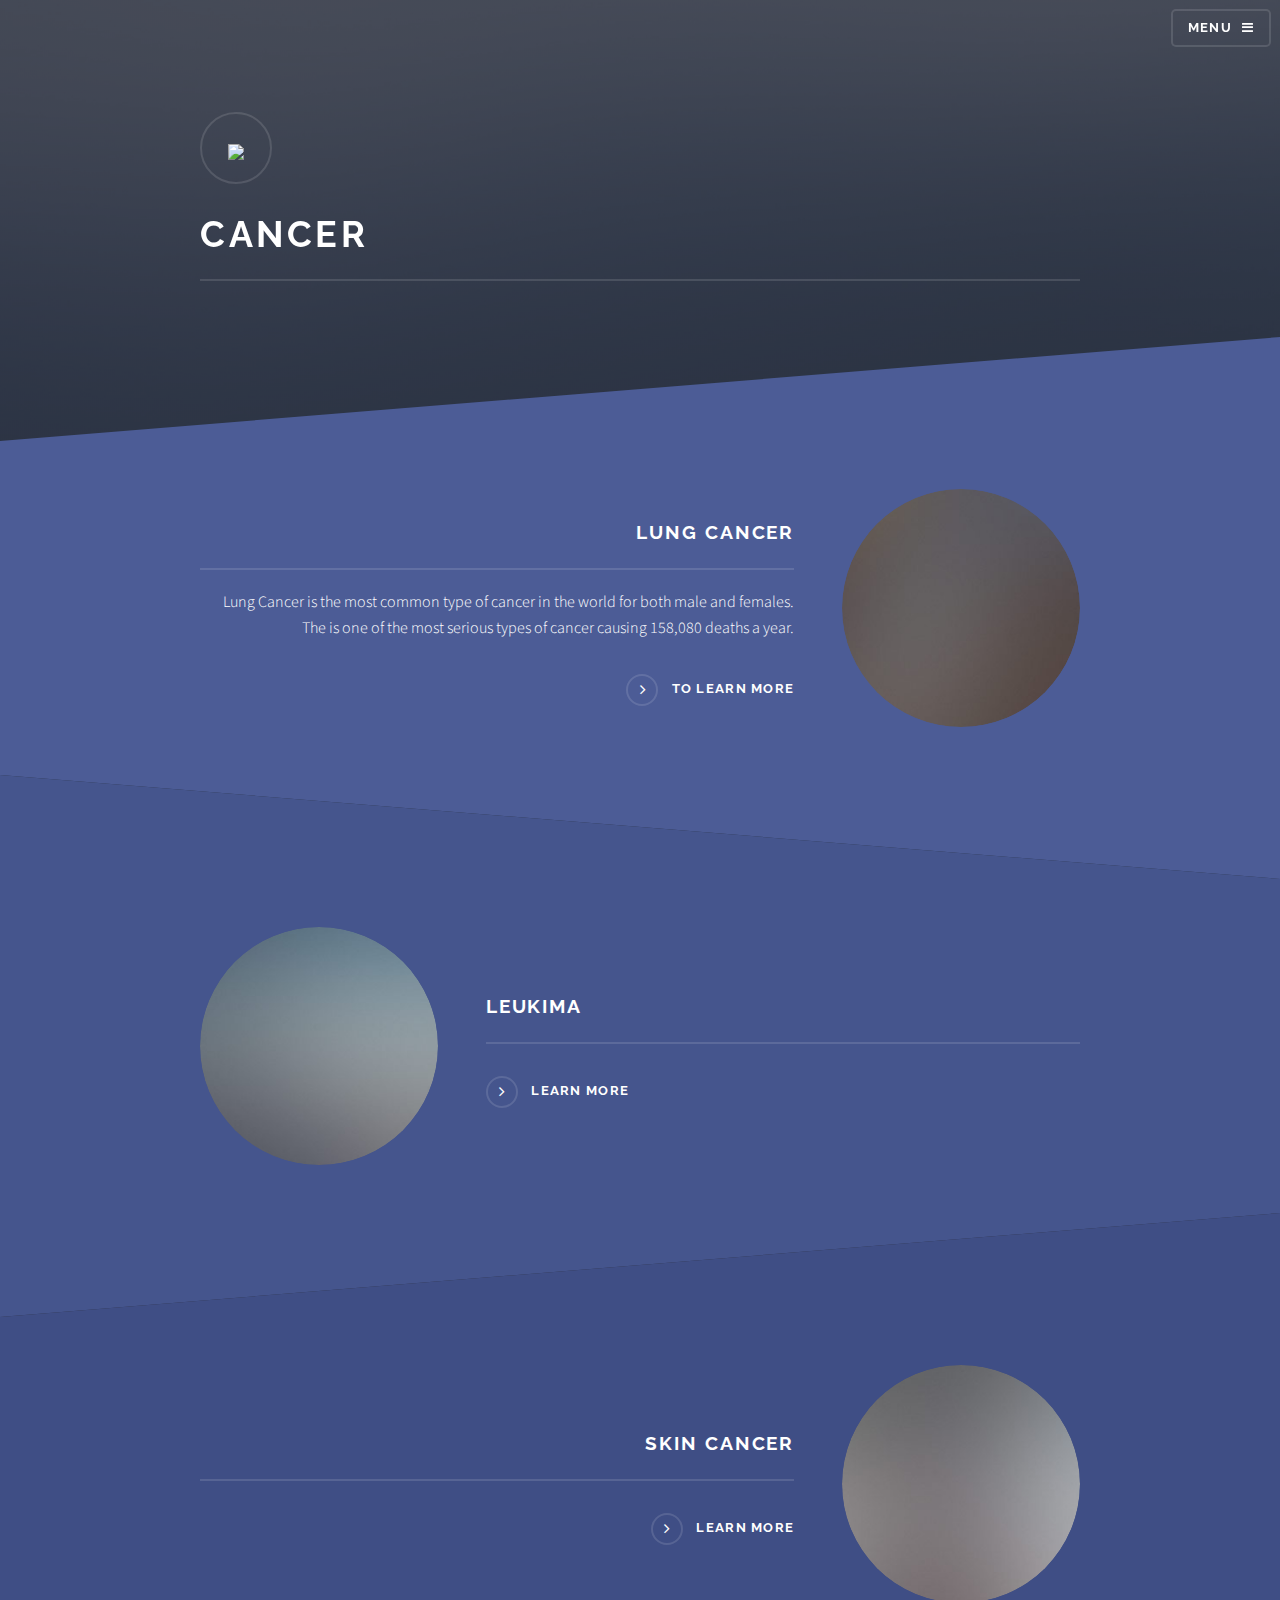
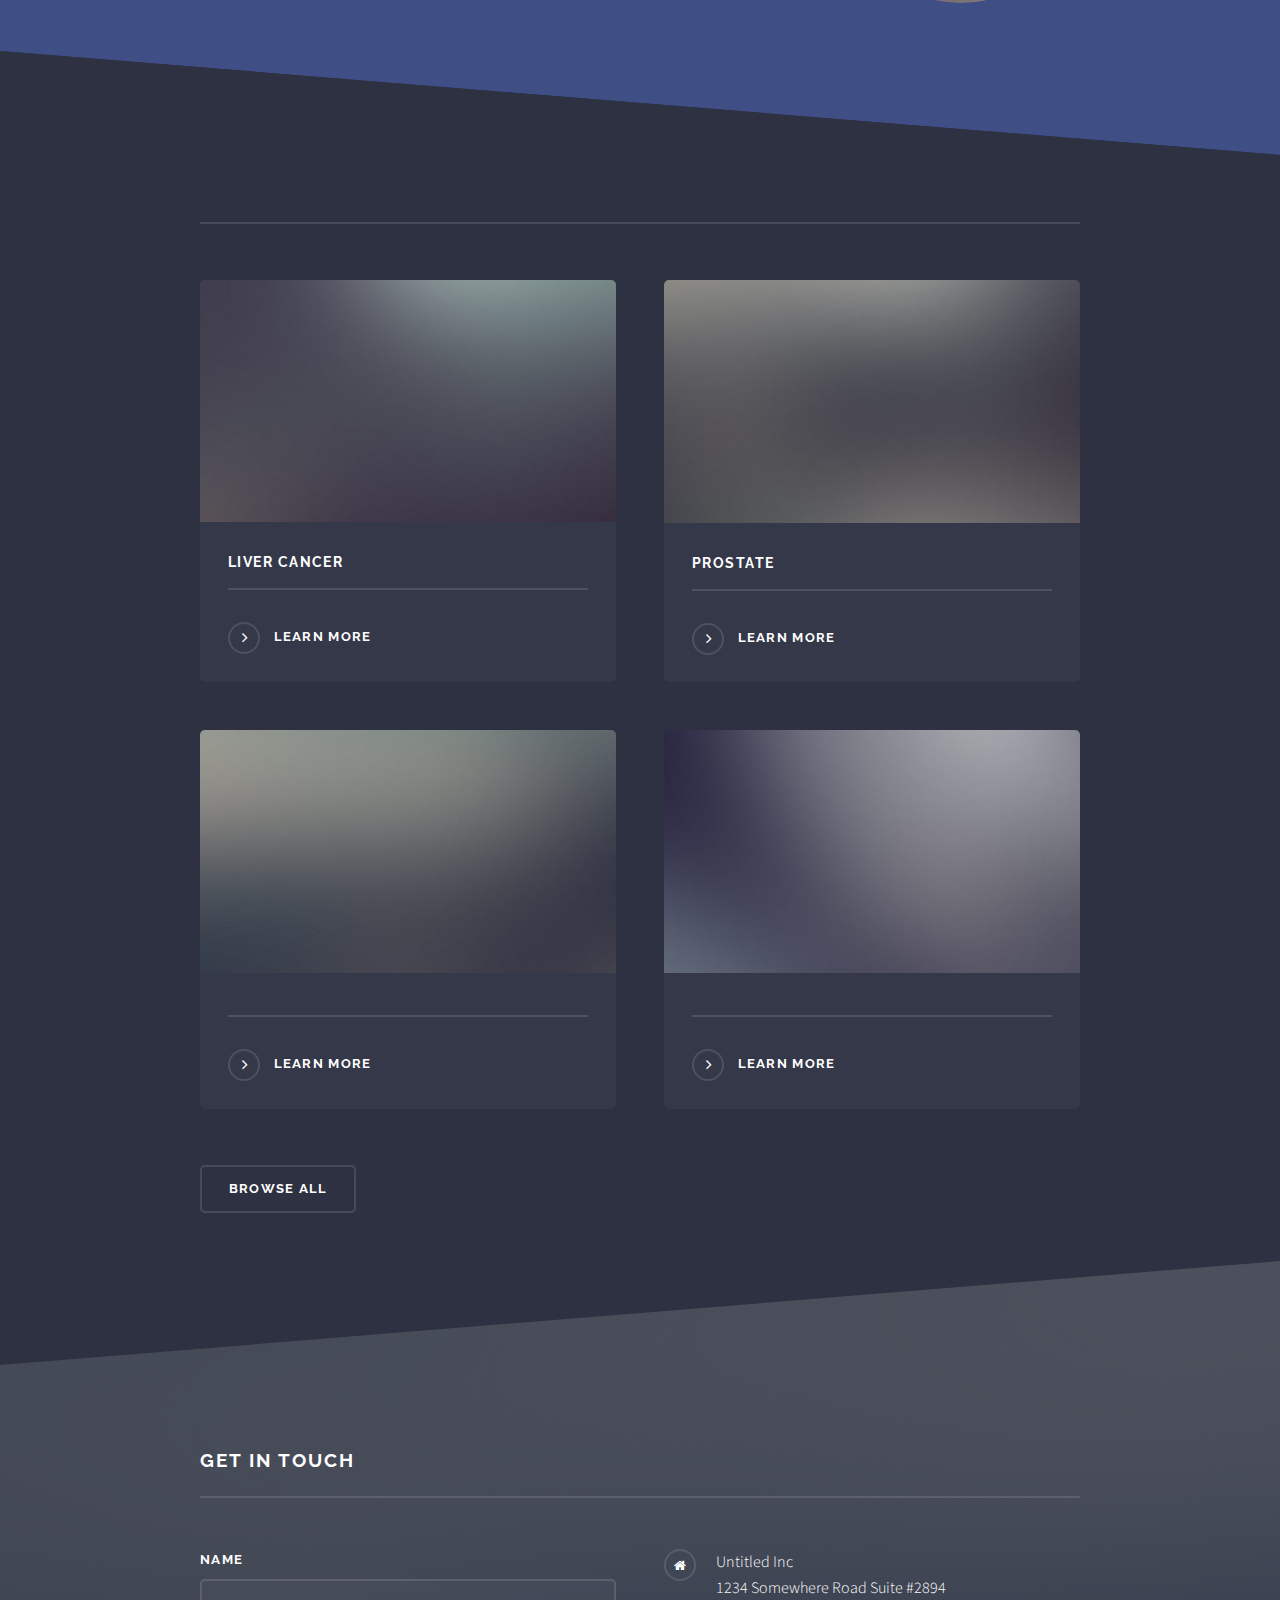
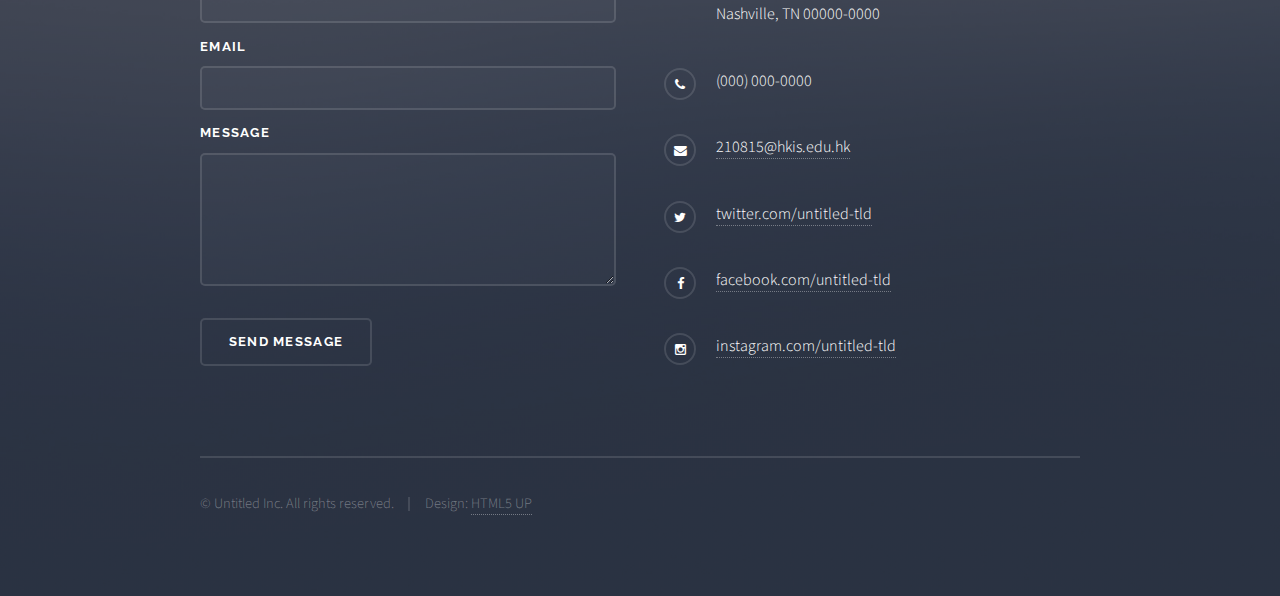
==== commit 20485808: "added two new pages and tried adding image" ====
--- a/index.html
+++ b/index.html
@@ -21,7 +21,7 @@
 
 				<!-- Header -->
 					<header id="header" class="alt">
-						<h1><a href="index1.html">Cancer</a></h1>
+						<h1><a href="index.html">Cancer</a></h1>
 						<nav>
 							<a href="#menu">Menu</a>
 						</nav>
@@ -35,8 +35,8 @@
 								<li><a href="index.html">Home</a></li>
 								<li><a href="generic.html">Generic</a></li>
 								<li><a href="sources.html">Sources</a></li>
-								<li><a href="#">Log In</a></li>
-								<li><a href="#">Sign Up</a></li>
+								<li><a href="2.html">Log In</a></li>
+								<li><a href="l.html">Sign Up</a></li>
 							</ul>
 							<a href="#" class="close">Close</a>
 						</div>
@@ -45,7 +45,7 @@
 				<!-- Banner -->
 					<section id="banner">
 						<div class="inner">
-							<div class="logo"><span class="icon fa-diamond"></span></div>
+							<div class="logo"><span class="icon"</span><img src="https://lh3.googleusercontent.com/BwBDKGUvOLL14w5ZF2bM8XThtZ5U8Ejft_BRjC6lNWkvJXW9K7kjTKyJ9VgOIhDTa8zwCg=s41"/span></div>
 							<h2>Cancer</h2>
 						</div>
 					</section>
@@ -70,7 +70,7 @@
 								<div class="inner">
 									<a href="#" class="image"><img src="images/pic02.jpg" alt="" /></a>
 									<div class="content">
-										<h2 class="major"></h2>
+										<h2 class="major">Leukima</h2>
 										<p></p>
 										<a href="#" class="special">Learn more</a>
 									</div>
@@ -82,7 +82,7 @@
 								<div class="inner">
 									<a href="#" class="image"><img src="images/pic03.jpg" alt="" /></a>
 									<div class="content">
-										<h2 class="major"></h2>
+										<h2 class="major">Skin Cancer</h2>
 										<p></p>
 										<a href="#" class="special">Learn more</a>
 									</div>
@@ -97,13 +97,13 @@
 									<section class="features">
 										<article>
 											<a href="#" class="image"><img src="images/pic04.jpg" alt="" /></a>
-											<h3 class="major"></h3>
+											<h3 class="major">Liver Cancer</h3>
 											<p></p>
 											<a href="#" class="special">Learn more</a>
 										</article>
 										<article>
 											<a href="#" class="image"><img src="images/pic05.jpg" alt="" /></a>
-											<h3 class="major"></h3>
+											<h3 class="major">Prostate</h3>
 											<p></p>
 											<a href="#" class="special">Learn more</a>
 										</article>
@@ -157,7 +157,7 @@
 									Nashville, TN 00000-0000
 								</li>
 								<li class="fa-phone">(000) 000-0000</li>
-								<li class="fa-envelope"><a href="#">information@untitled.tld</a></li>
+								<li class="fa-envelope"><a href="#">210815@hkis.edu.hk</a></li>
 								<li class="fa-twitter"><a href="#">twitter.com/untitled-tld</a></li>
 								<li class="fa-facebook"><a href="#">facebook.com/untitled-tld</a></li>
 								<li class="fa-instagram"><a href="#">instagram.com/untitled-tld</a></li>
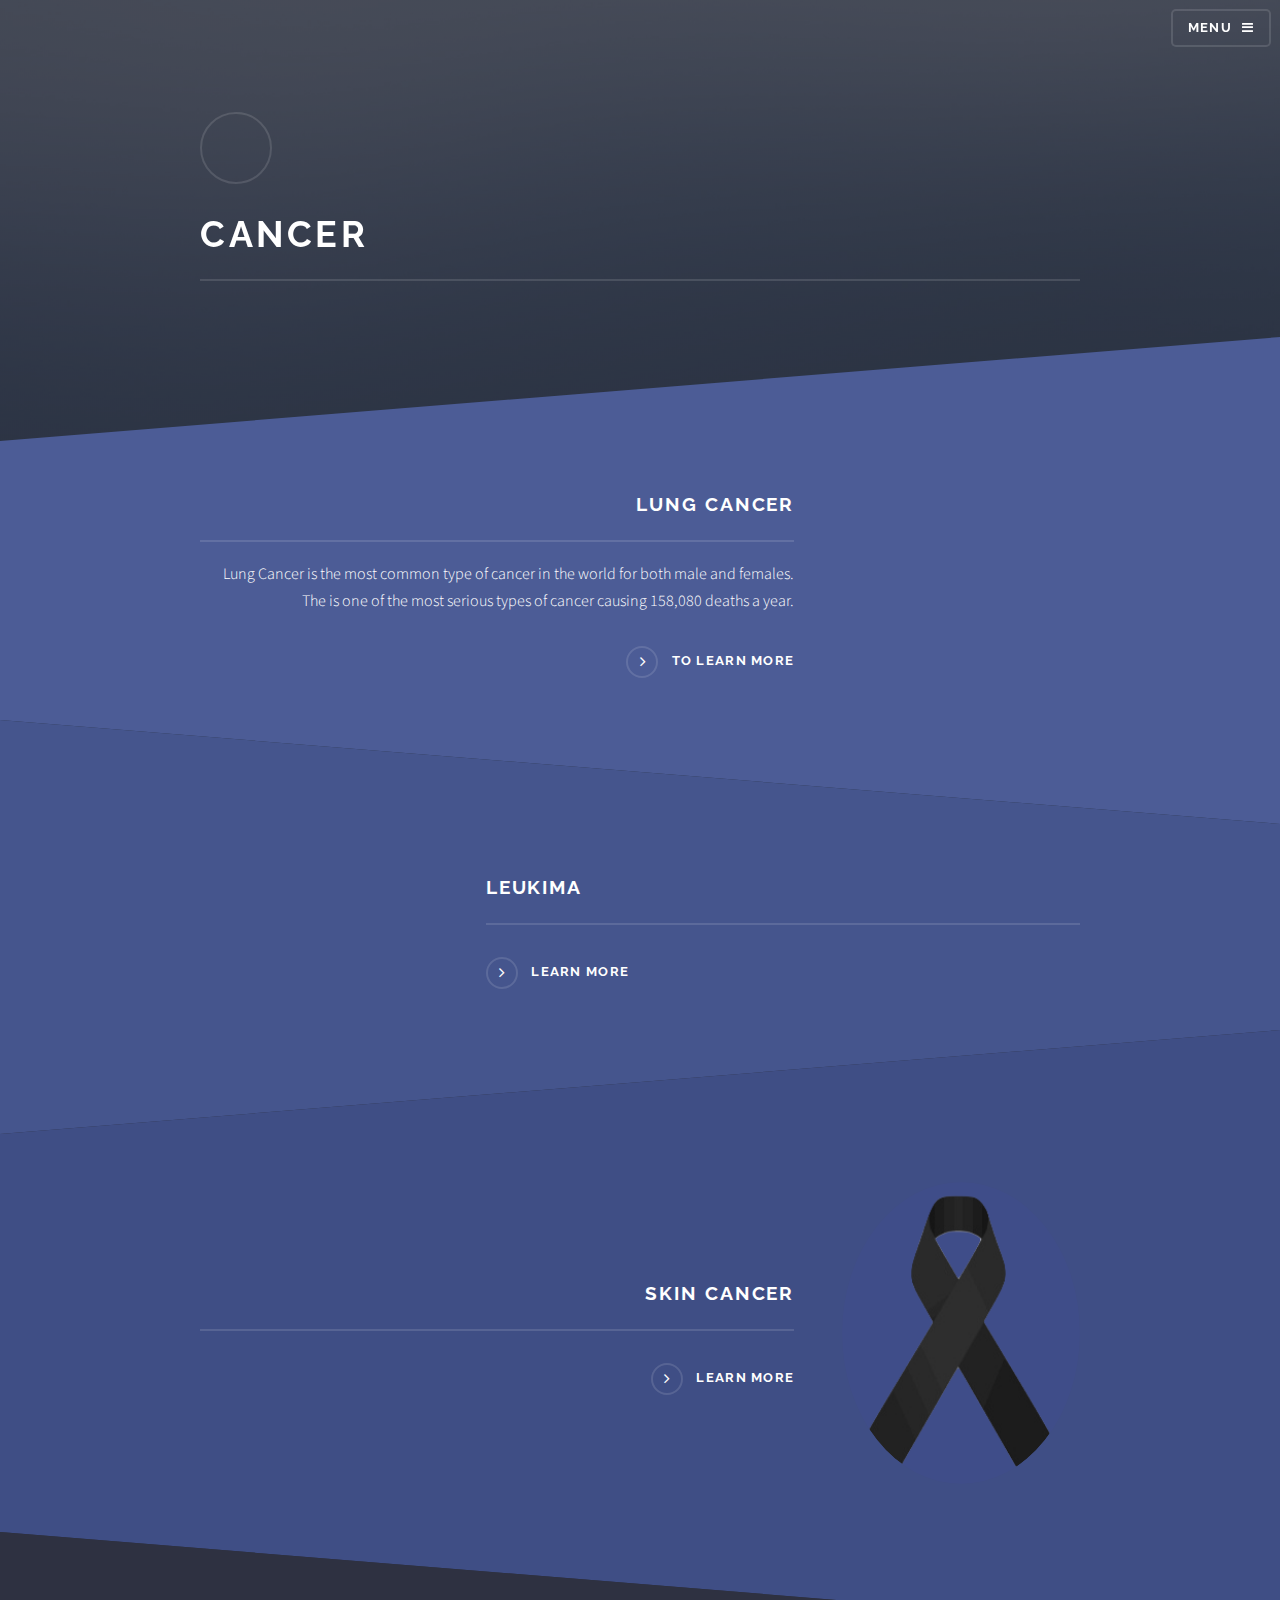
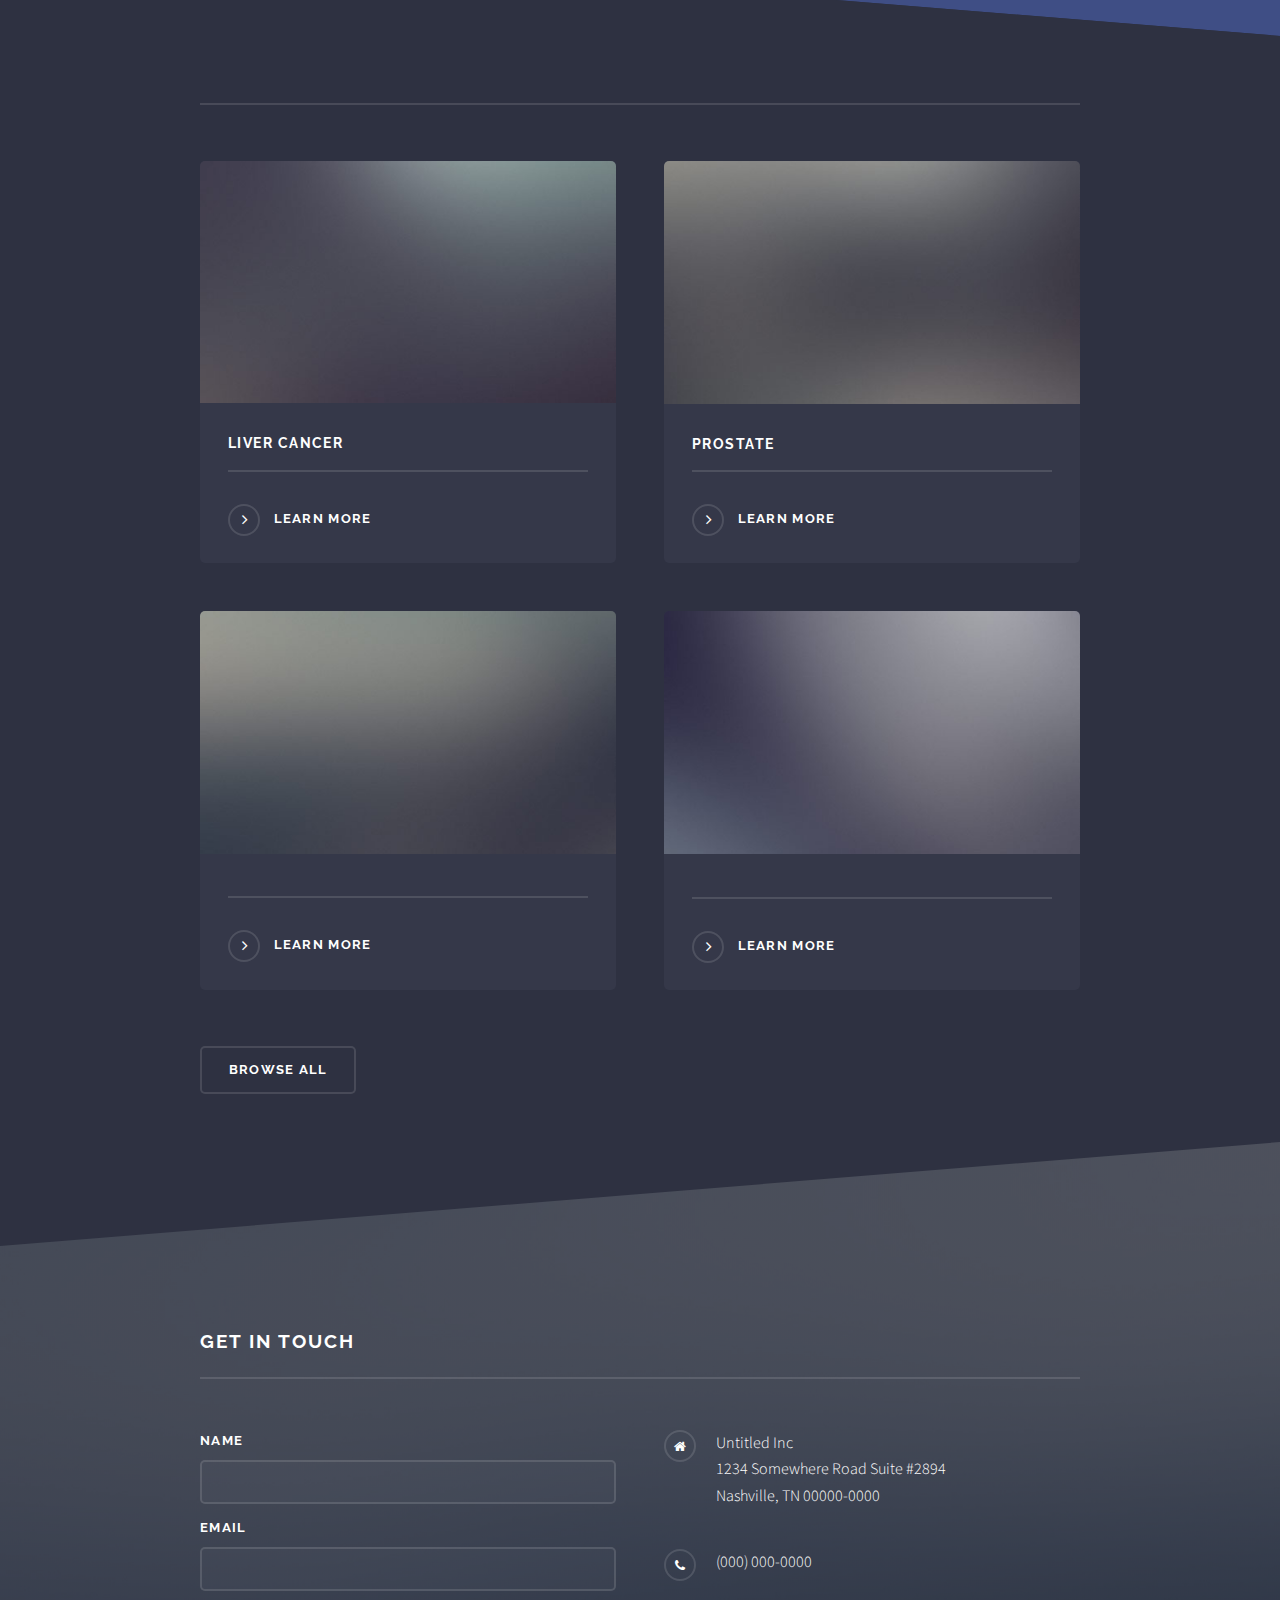
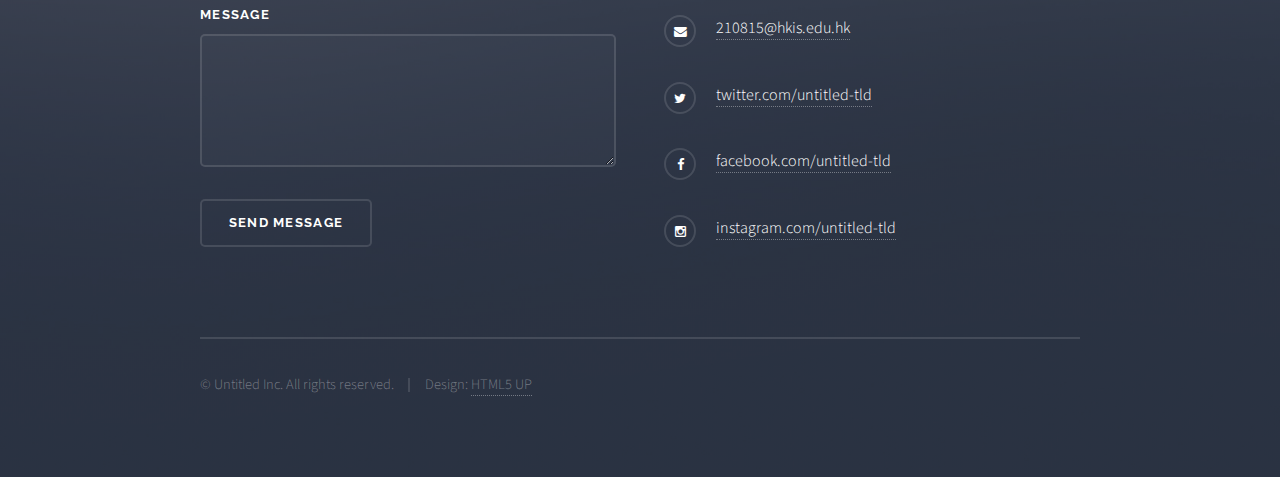
==== commit e6fc9ce6: "added black ribbom" ====
--- a/index.html
+++ b/index.html
@@ -45,7 +45,7 @@
 				<!-- Banner -->
 					<section id="banner">
 						<div class="inner">
-							<div class="logo"><span class="icon"</span><img src="https://lh3.googleusercontent.com/BwBDKGUvOLL14w5ZF2bM8XThtZ5U8Ejft_BRjC6lNWkvJXW9K7kjTKyJ9VgOIhDTa8zwCg=s41"/span></div>
+							<div class="logo"><span class="icon"</span><img src="img/Ribbon.jpg"alt=""></span></div>
 							<h2>Cancer</h2>
 						</div>
 					</section>
@@ -56,7 +56,7 @@
 						<!-- One -->
 							<section id="one" class="wrapper spotlight style1">
 								<div class="inner">
-									<a href="#" class="image"><img src="images/pic01.jpg" alt="" /></a>
+									<a href="#" class="image"><img src="img/Clear.jpg" alt="" /></a>
 									<div class="content">
 										<h2 class="major">Lung Cancer</h2>
 										<p>Lung Cancer is the most common type of cancer in the world for both male and females. The is one of the most serious types of cancer causing 158,080 deaths a year.</p>
@@ -68,7 +68,7 @@
 						<!-- Two -->
 							<section id="two" class="wrapper alt spotlight style2">
 								<div class="inner">
-									<a href="#" class="image"><img src="images/pic02.jpg" alt="" /></a>
+									<a href="#" class="image"><img src="img/Orange R.jpg" alt="" /></a>
 									<div class="content">
 										<h2 class="major">Leukima</h2>
 										<p></p>
@@ -80,7 +80,7 @@
 						<!-- Three -->
 							<section id="three" class="wrapper spotlight style3">
 								<div class="inner">
-									<a href="#" class="image"><img src="images/pic03.jpg" alt="" /></a>
+									<a href="#" class="image"><img src="img/Black R.jpg" alt="" /></a>
 									<div class="content">
 										<h2 class="major">Skin Cancer</h2>
 										<p></p>
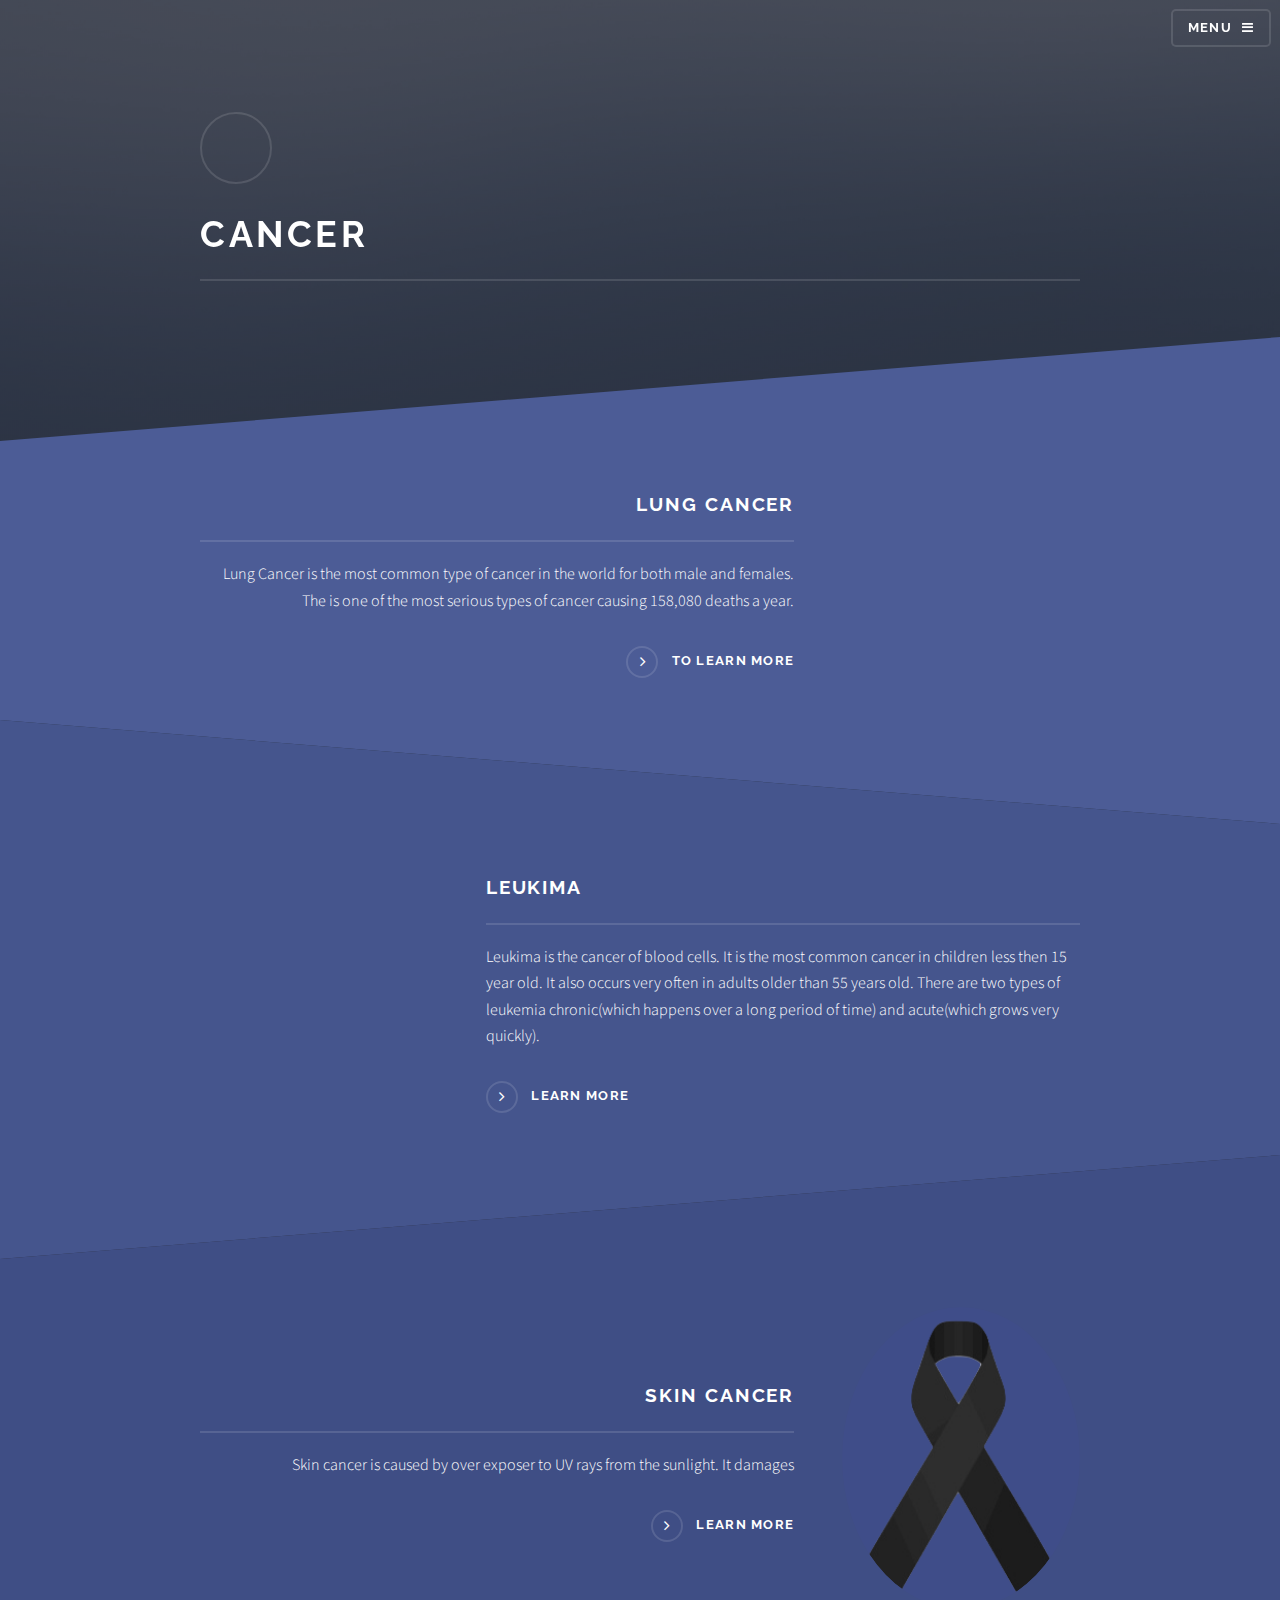
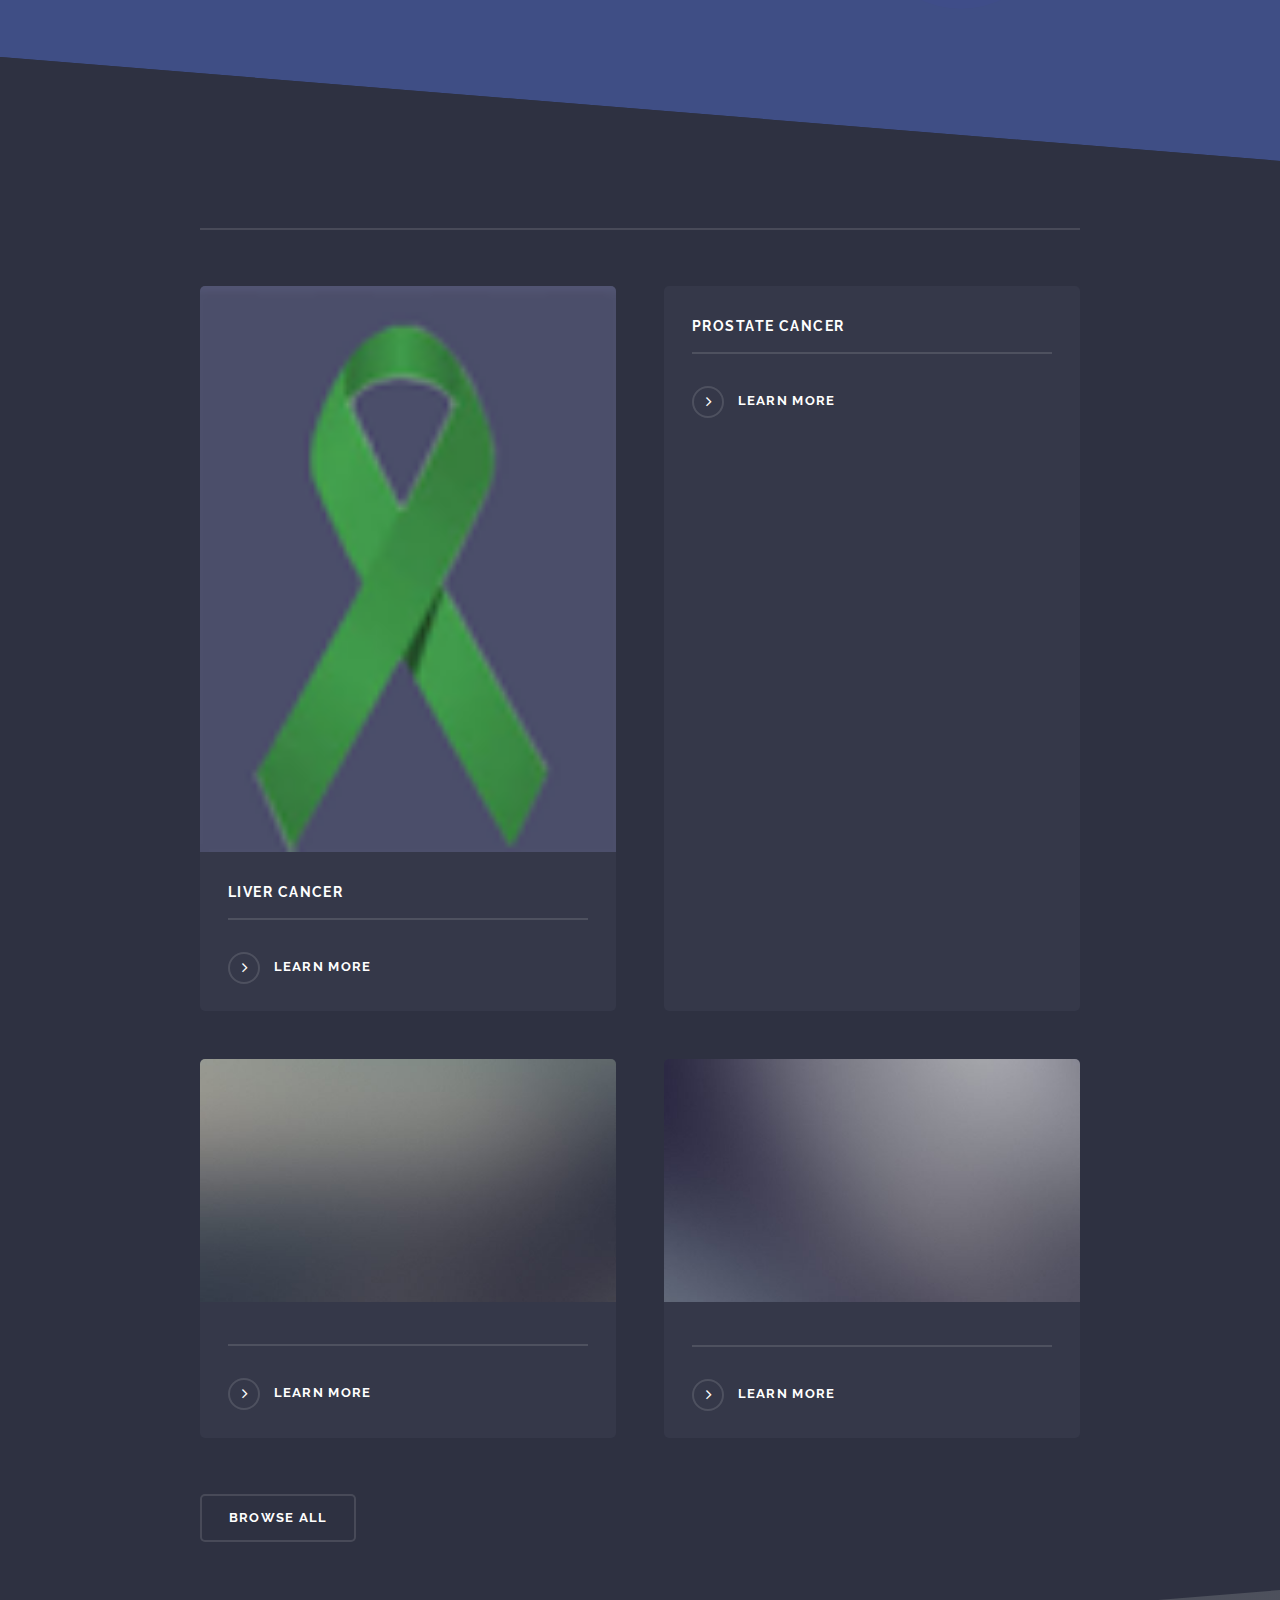
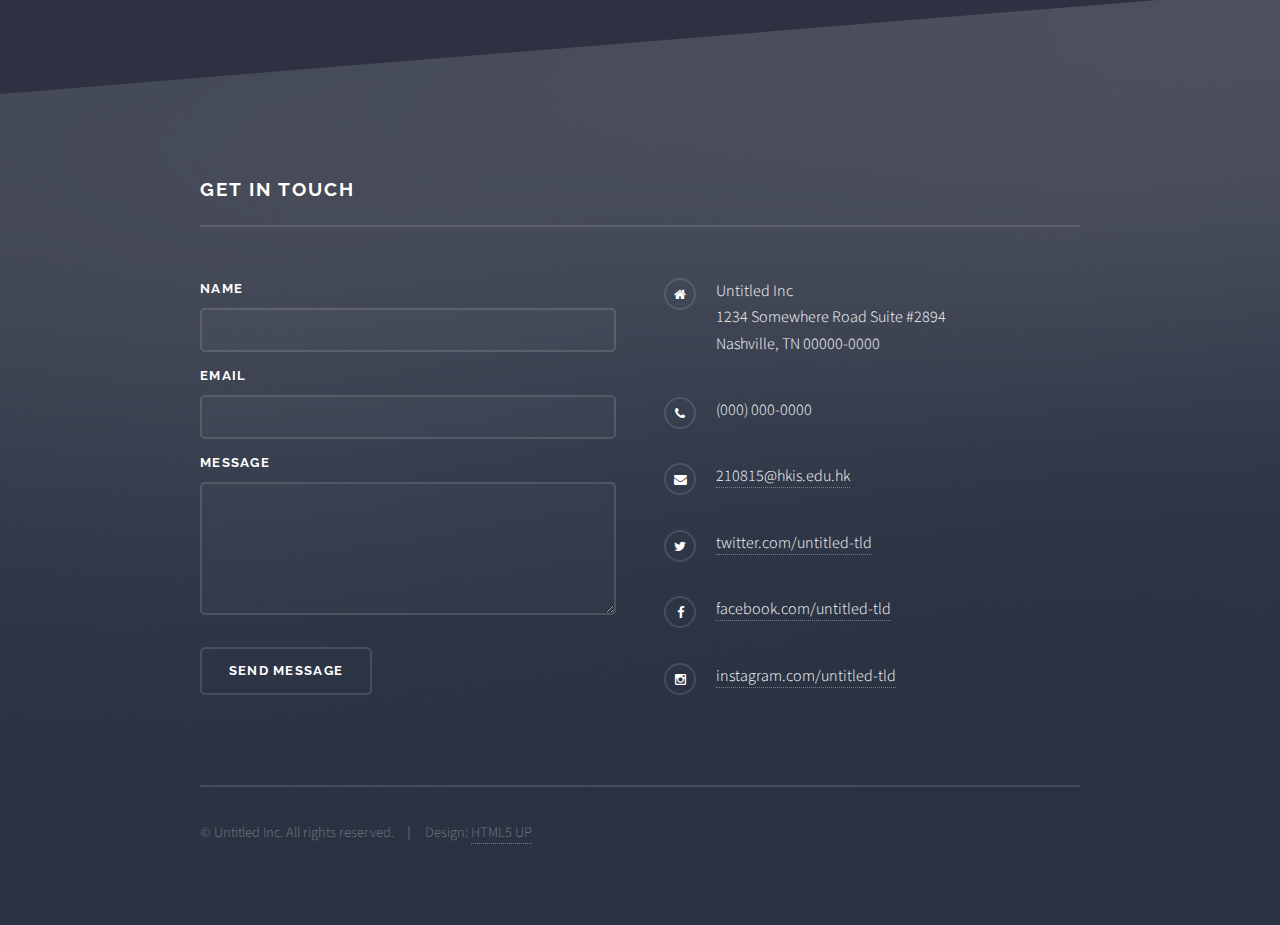
==== commit ccde99c9: "added text on sources and links/text on index" ====
--- a/index.html
+++ b/index.html
@@ -71,8 +71,8 @@
 									<a href="#" class="image"><img src="img/Orange R.jpg" alt="" /></a>
 									<div class="content">
 										<h2 class="major">Leukima</h2>
-										<p></p>
-										<a href="#" class="special">Learn more</a>
+										<p>Leukima is the cancer of blood cells. It is the most common cancer in children less then 15 year old. It also occurs very often in adults older than 55 years old. There are two types of leukemia chronic(which happens over a long period of time) and acute(which grows very quickly). </p>
+										<a href="http://www.cancer.gov/types/leukemia" class="special">Learn more</a>
 									</div>
 								</div>
 							</section>
@@ -83,7 +83,7 @@
 									<a href="#" class="image"><img src="img/Black R.jpg" alt="" /></a>
 									<div class="content">
 										<h2 class="major">Skin Cancer</h2>
-										<p></p>
+										<p>Skin cancer is caused by over exposer to UV rays from the sunlight. It damages</p>
 										<a href="#" class="special">Learn more</a>
 									</div>
 								</div>
@@ -96,14 +96,14 @@
 									<p></p>
 									<section class="features">
 										<article>
-											<a href="#" class="image"><img src="images/pic04.jpg" alt="" /></a>
+											<a href="#" class="image"><img src="img/Again2.jpg" alt="" /></a>
 											<h3 class="major">Liver Cancer</h3>
 											<p></p>
 											<a href="#" class="special">Learn more</a>
 										</article>
 										<article>
-											<a href="#" class="image"><img src="images/pic05.jpg" alt="" /></a>
-											<h3 class="major">Prostate</h3>
+											<a href="#" class="image"><img src="img/pic05.jpg" alt="" /></a>
+											<h3 class="major">Prostate Cancer</h3>
 											<p></p>
 											<a href="#" class="special">Learn more</a>
 										</article>
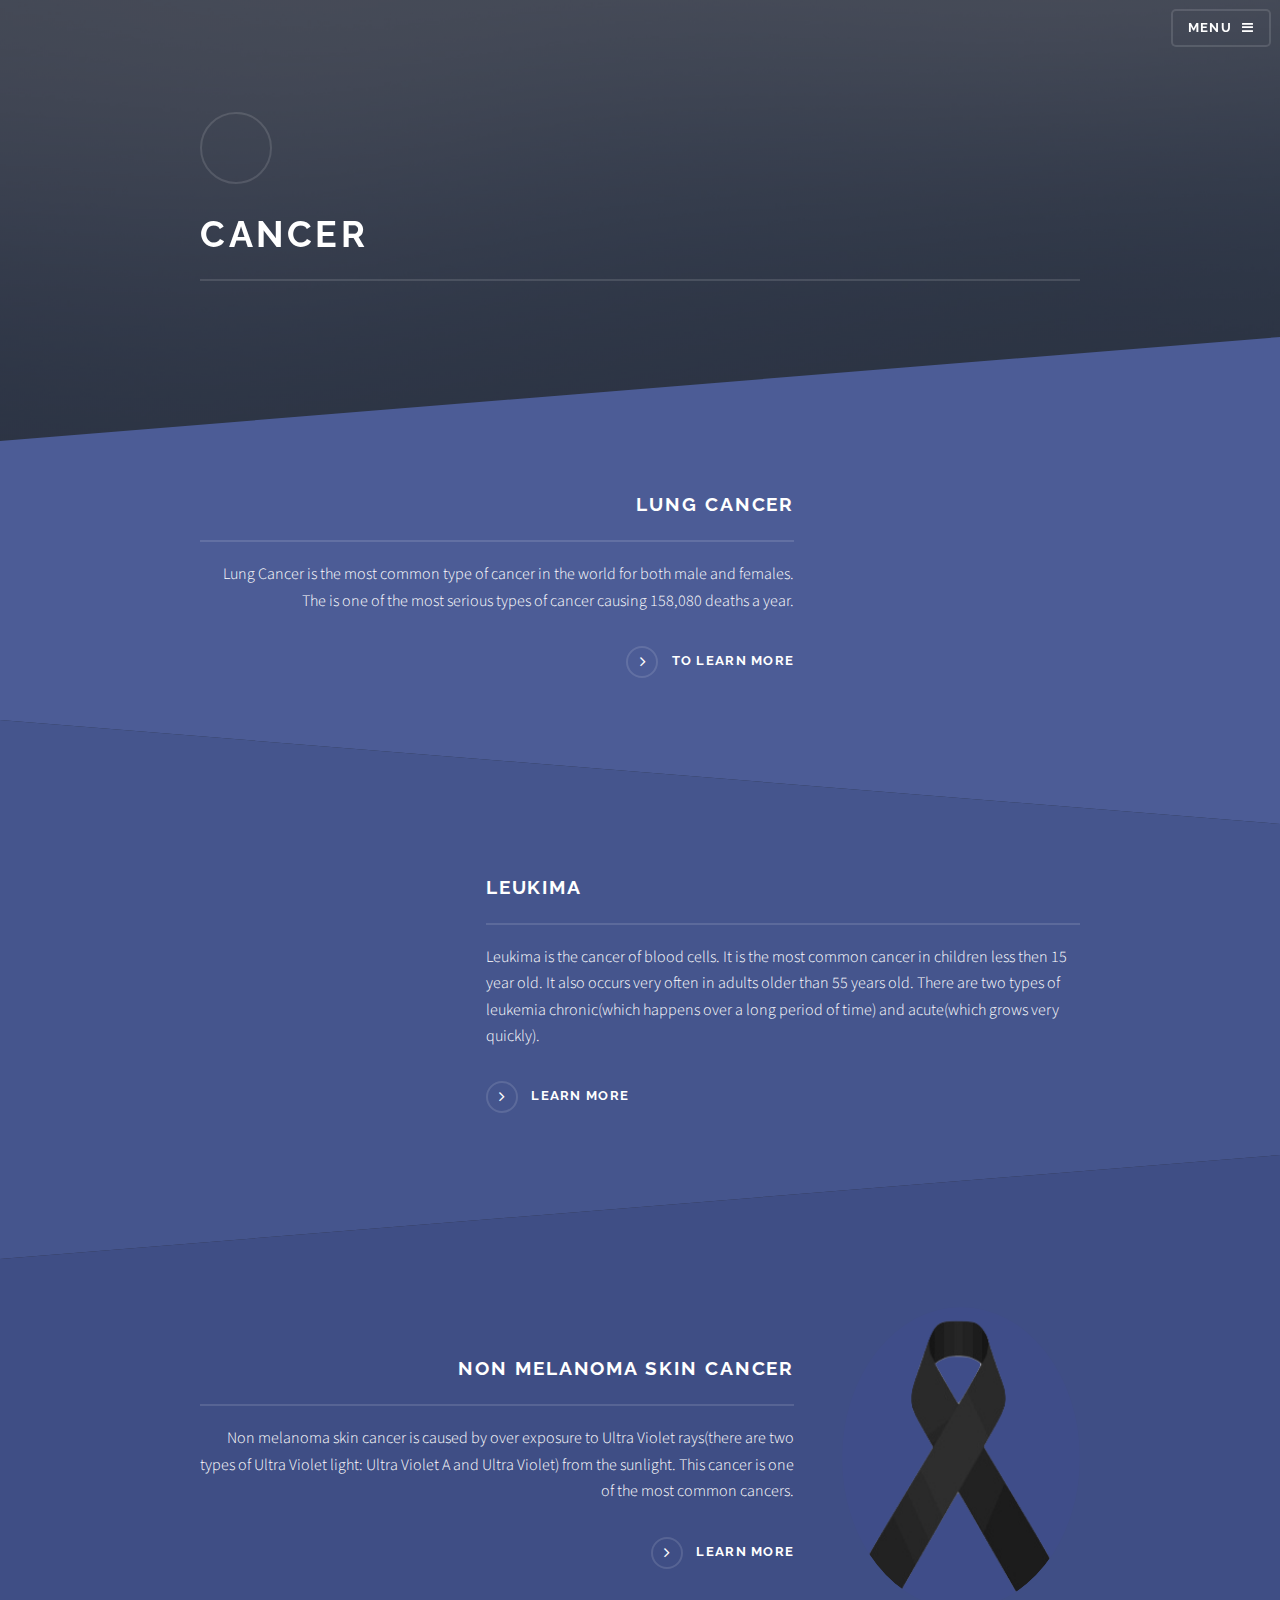
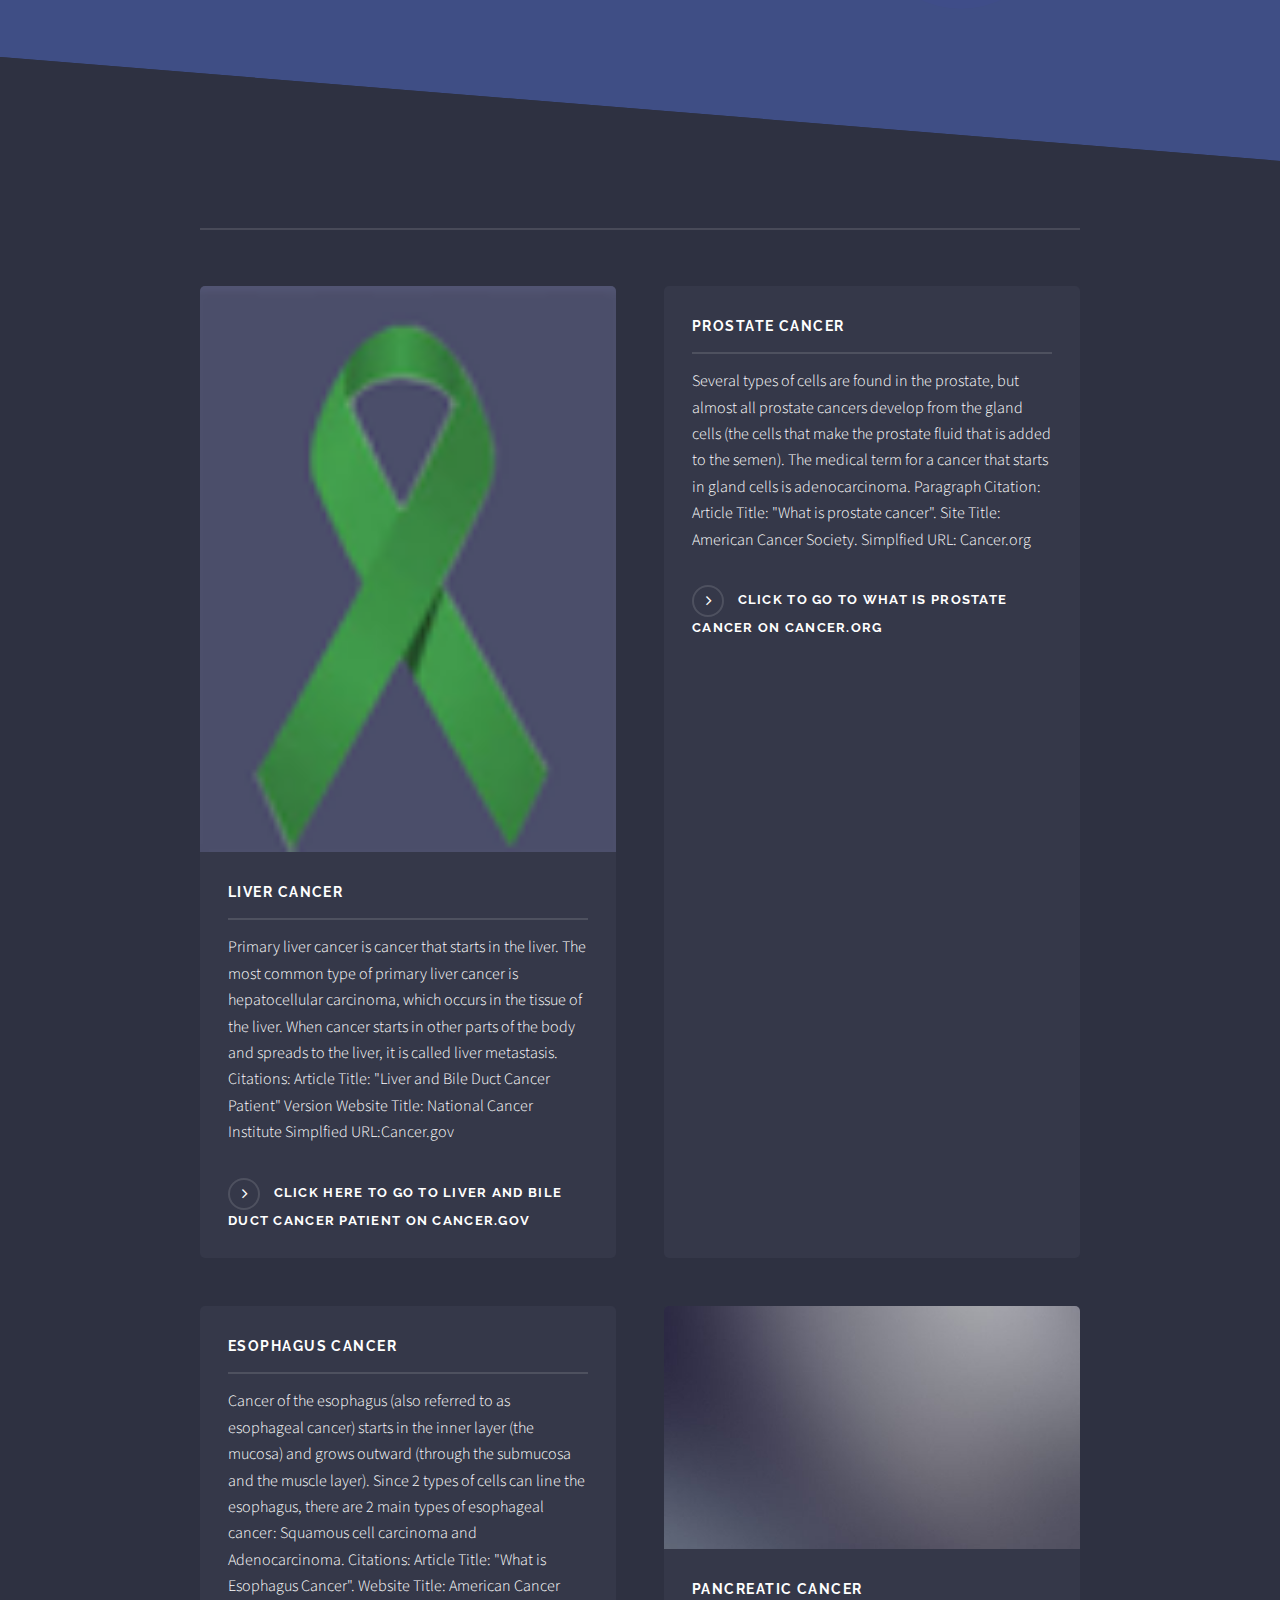
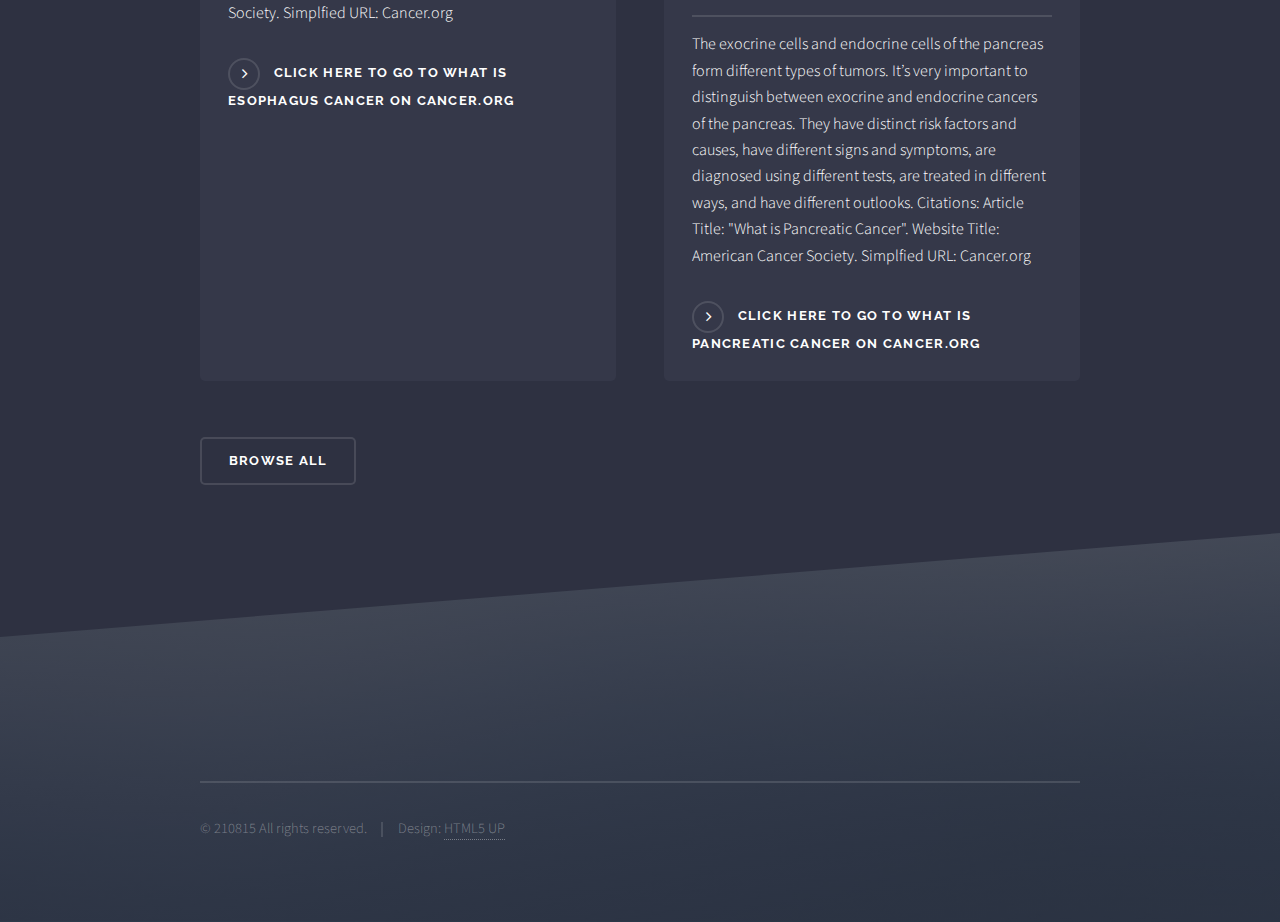
==== commit 4edd6bbc: "Finished text except charities page" ====
--- a/index.html
+++ b/index.html
@@ -33,10 +33,10 @@
 							<h2>Menu</h2>
 							<ul class="links">
 								<li><a href="index.html">Home</a></li>
-								<li><a href="generic.html">Generic</a></li>
+								<li><a href="2.html">More Types of Cancer</a></li>
+								<li><a href="generic.html">History of Cancer</a></li>
 								<li><a href="sources.html">Sources</a></li>
-								<li><a href="2.html">Log In</a></li>
-								<li><a href="l.html">Sign Up</a></li>
+								<li><a href="l.html">Charties And Research Centres</a></li>
 							</ul>
 							<a href="#" class="close">Close</a>
 						</div>
@@ -82,9 +82,9 @@
 								<div class="inner">
 									<a href="#" class="image"><img src="img/Black R.jpg" alt="" /></a>
 									<div class="content">
-										<h2 class="major">Skin Cancer</h2>
-										<p>Skin cancer is caused by over exposer to UV rays from the sunlight. It damages</p>
-										<a href="#" class="special">Learn more</a>
+										<h2 class="major">Non Melanoma Skin Cancer</h2>
+										<p> Non melanoma skin cancer is caused by over exposure to Ultra Violet rays(there are two types of Ultra Violet light: Ultra Violet A and Ultra Violet) from the sunlight. This cancer is one of the most common cancers.  </p>
+										<a href="http://www.cancerresearchuk.org/about-cancer/type/skin-cancer/about/skin-cancer-risks-and-causes" class="special">Learn more</a>
 									</div>
 								</div>
 							</section>
@@ -98,30 +98,31 @@
 										<article>
 											<a href="#" class="image"><img src="img/Again2.jpg" alt="" /></a>
 											<h3 class="major">Liver Cancer</h3>
-											<p></p>
-											<a href="#" class="special">Learn more</a>
+											<p>Primary liver cancer is cancer that starts in the liver. The most common type of primary liver cancer is hepatocellular carcinoma, which occurs in the tissue of the liver. When cancer starts in other parts of the body and spreads to the liver, it is called liver metastasis. Citations:
+											Article Title: "Liver and Bile Duct Cancer Patient" Version Website Title: National Cancer Institute Simplfied URL:Cancer.gov</p>
+											<a href="http://www.cancer.gov/types/liver" class="special">Click here to go to Liver and Bile Duct Cancer Patient on Cancer.gov</a>
 										</article>
 										<article>
-											<a href="#" class="image"><img src="img/pic05.jpg" alt="" /></a>
+											<a href="#" class="image"><img src="img/Prostate.jpg" alt="" /></a>
 											<h3 class="major">Prostate Cancer</h3>
-											<p></p>
-											<a href="#" class="special">Learn more</a>
+											<p>Several types of cells are found in the prostate, but almost all prostate cancers develop from the gland cells (the cells that make the prostate fluid that is added to the semen). The medical term for a cancer that starts in gland cells is adenocarcinoma. Paragraph Citation: Article Title: "What is prostate cancer". Site Title: American Cancer Society. Simplfied URL: Cancer.org</p>
+											<a href="http://www.cancer.org/cancer/prostatecancer/detailedguide/prostate-cancer-what-is-prostate-cancer" class="special">Click to go to What is prostate cancer on Cancer.org</a>
 										</article>
 										<article>
-											<a href="#" class="image"><img src="images/pic06.jpg" alt="" /></a>
-											<h3 class="major"></h3>
-											<p></p>
-											<a href="#" class="special">Learn more</a>
+											<a href="#" class="image"><img src="img/Esophagus.jpg" alt="" /></a>
+											<h3 class="major">Esophagus Cancer</h3>
+											<p>Cancer of the esophagus (also referred to as esophageal cancer) starts in the inner layer (the mucosa) and grows outward (through the submucosa and the muscle layer). Since 2 types of cells can line the esophagus, there are 2 main types of esophageal cancer: Squamous cell carcinoma and Adenocarcinoma. Citations: Article Title: "What is Esophagus Cancer". Website Title: American Cancer Society. Simplfied URL: Cancer.org</p>
+											<a href="http://www.cancer.org/cancer/esophaguscancer/detailedguide/esophagus-cancer-what-is-cancer-of-the-esophagus" class="special">Click here to go to What is Esophagus Cancer on Cancer.org</a>
 										</article>
 										<article>
 											<a href="#" class="image"><img src="images/pic07.jpg" alt="" /></a>
-											<h3 class="major"></h3>
-											<p></p>
-											<a href="#" class="special">Learn more</a>
+											<h3 class="major">Pancreatic Cancer</h3>
+											<p>The exocrine cells and endocrine cells of the pancreas form different types of tumors. It’s very important to distinguish between exocrine and endocrine cancers of the pancreas. They have distinct risk factors and causes, have different signs and symptoms, are diagnosed using different tests, are treated in different ways, and have different outlooks. Citations: Article Title: "What is Pancreatic Cancer". Website Title: American Cancer Society. Simplfied URL: Cancer.org</p>
+											<a href="http://www.cancer.org/cancer/pancreaticcancer/detailedguide/pancreatic-cancer-what-is-pancreatic-cancer" class="special">Click here to go to What is Pancreatic Cancer on Cancer.org </a>
 										</article>
 									</section>
 									<ul class="actions">
-										<li><a href="#" class="button">Browse All</a></li>
+										<li><a href="2.html" class="button">Browse All</a></li>
 									</ul>
 								</div>
 							</section>
@@ -131,39 +132,8 @@
 				<!-- Footer -->
 					<section id="footer">
 						<div class="inner">
-							<h2 class="major">Get in touch</h2>
-							<p></p>
-							<form method="post" action="#">
-								<div class="field">
-									<label for="name">Name</label>
-									<input type="text" name="name" id="name" />
-								</div>
-								<div class="field">
-									<label for="email">Email</label>
-									<input type="email" name="email" id="email" />
-								</div>
-								<div class="field">
-									<label for="message">Message</label>
-									<textarea name="message" id="message" rows="4"></textarea>
-								</div>
-								<ul class="actions">
-									<li><input type="submit" value="Send Message" /></li>
-								</ul>
-							</form>
-							<ul class="contact">
-								<li class="fa-home">
-									Untitled Inc<br />
-									1234 Somewhere Road Suite #2894<br />
-									Nashville, TN 00000-0000
-								</li>
-								<li class="fa-phone">(000) 000-0000</li>
-								<li class="fa-envelope"><a href="#">210815@hkis.edu.hk</a></li>
-								<li class="fa-twitter"><a href="#">twitter.com/untitled-tld</a></li>
-								<li class="fa-facebook"><a href="#">facebook.com/untitled-tld</a></li>
-								<li class="fa-instagram"><a href="#">instagram.com/untitled-tld</a></li>
-							</ul>
 							<ul class="copyright">
-								<li>&copy; Untitled Inc. All rights reserved.</li><li>Design: <a href="http://html5up.net">HTML5 UP</a></li>
+								<li>&copy; 210815 All rights reserved.</li><li>Design: <a href="http://html5up.net">HTML5 UP</a></li>
 							</ul>
 						</div>
 					</section>
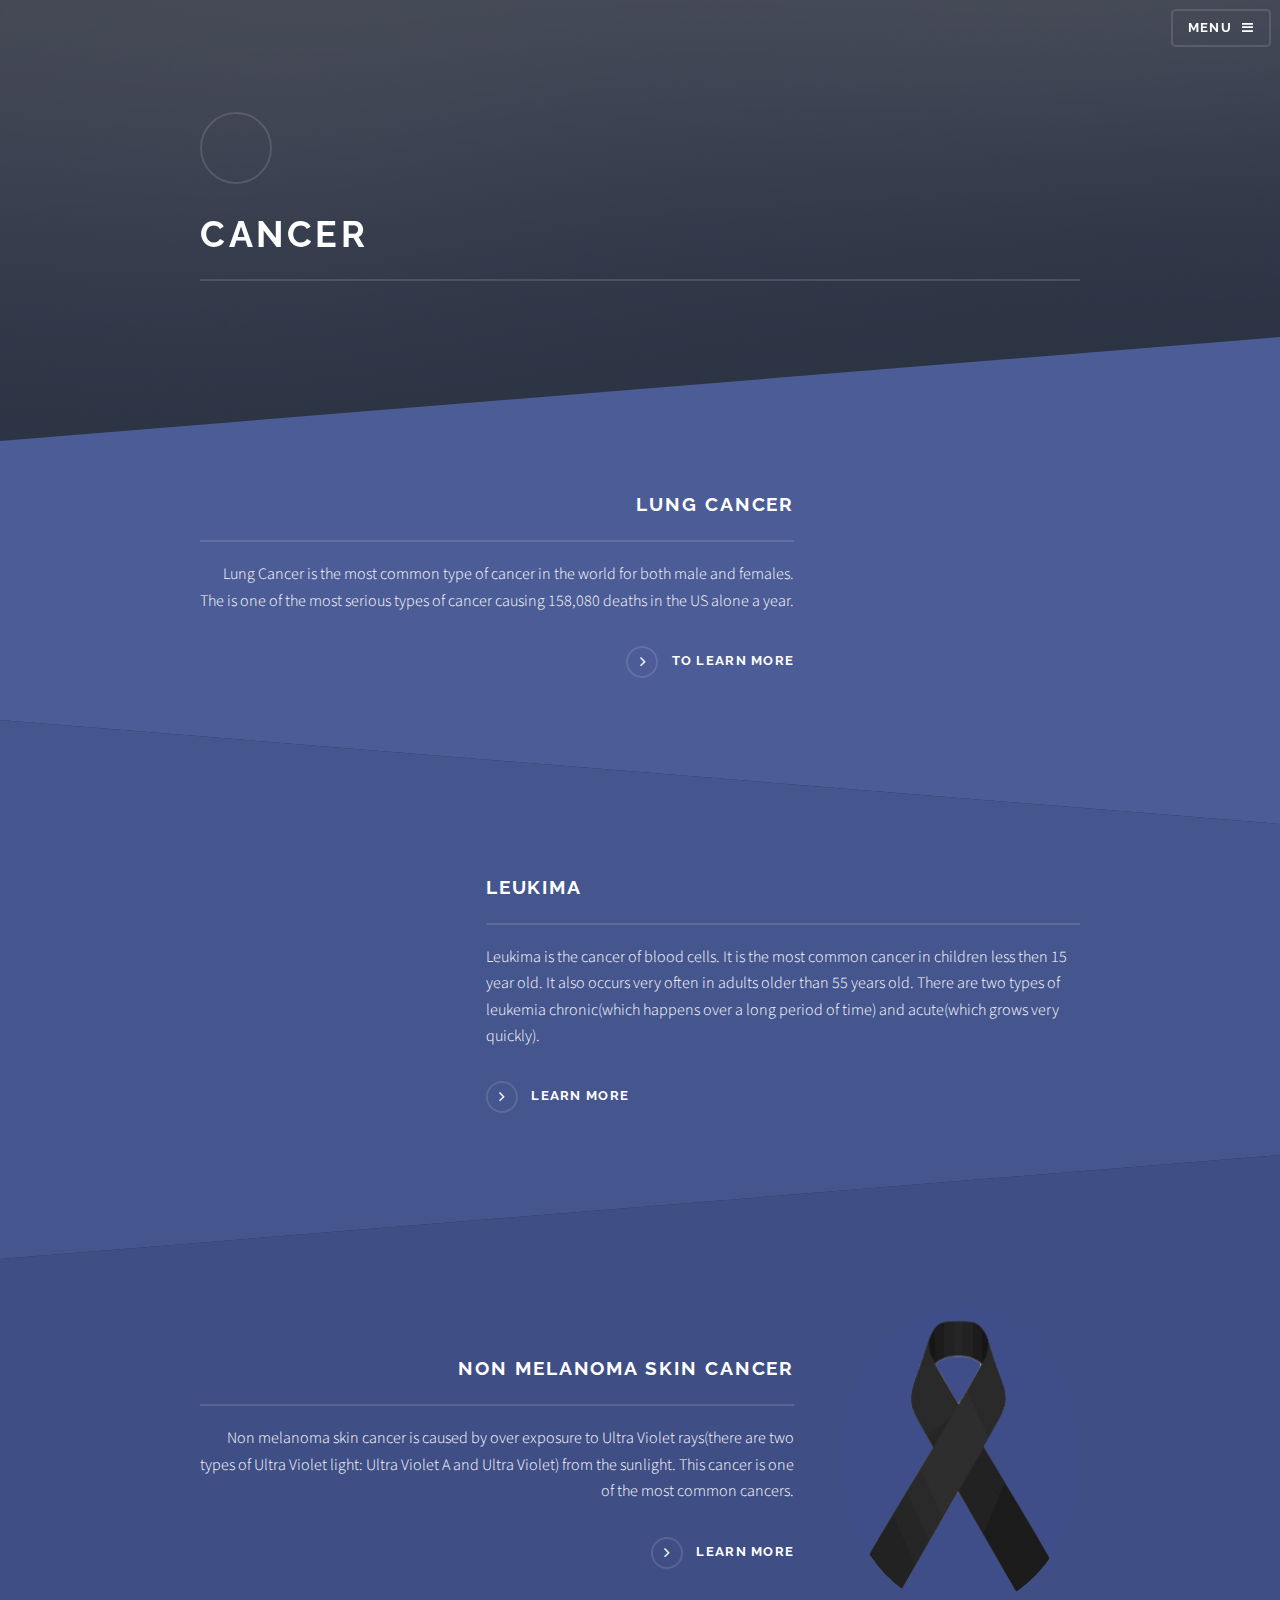
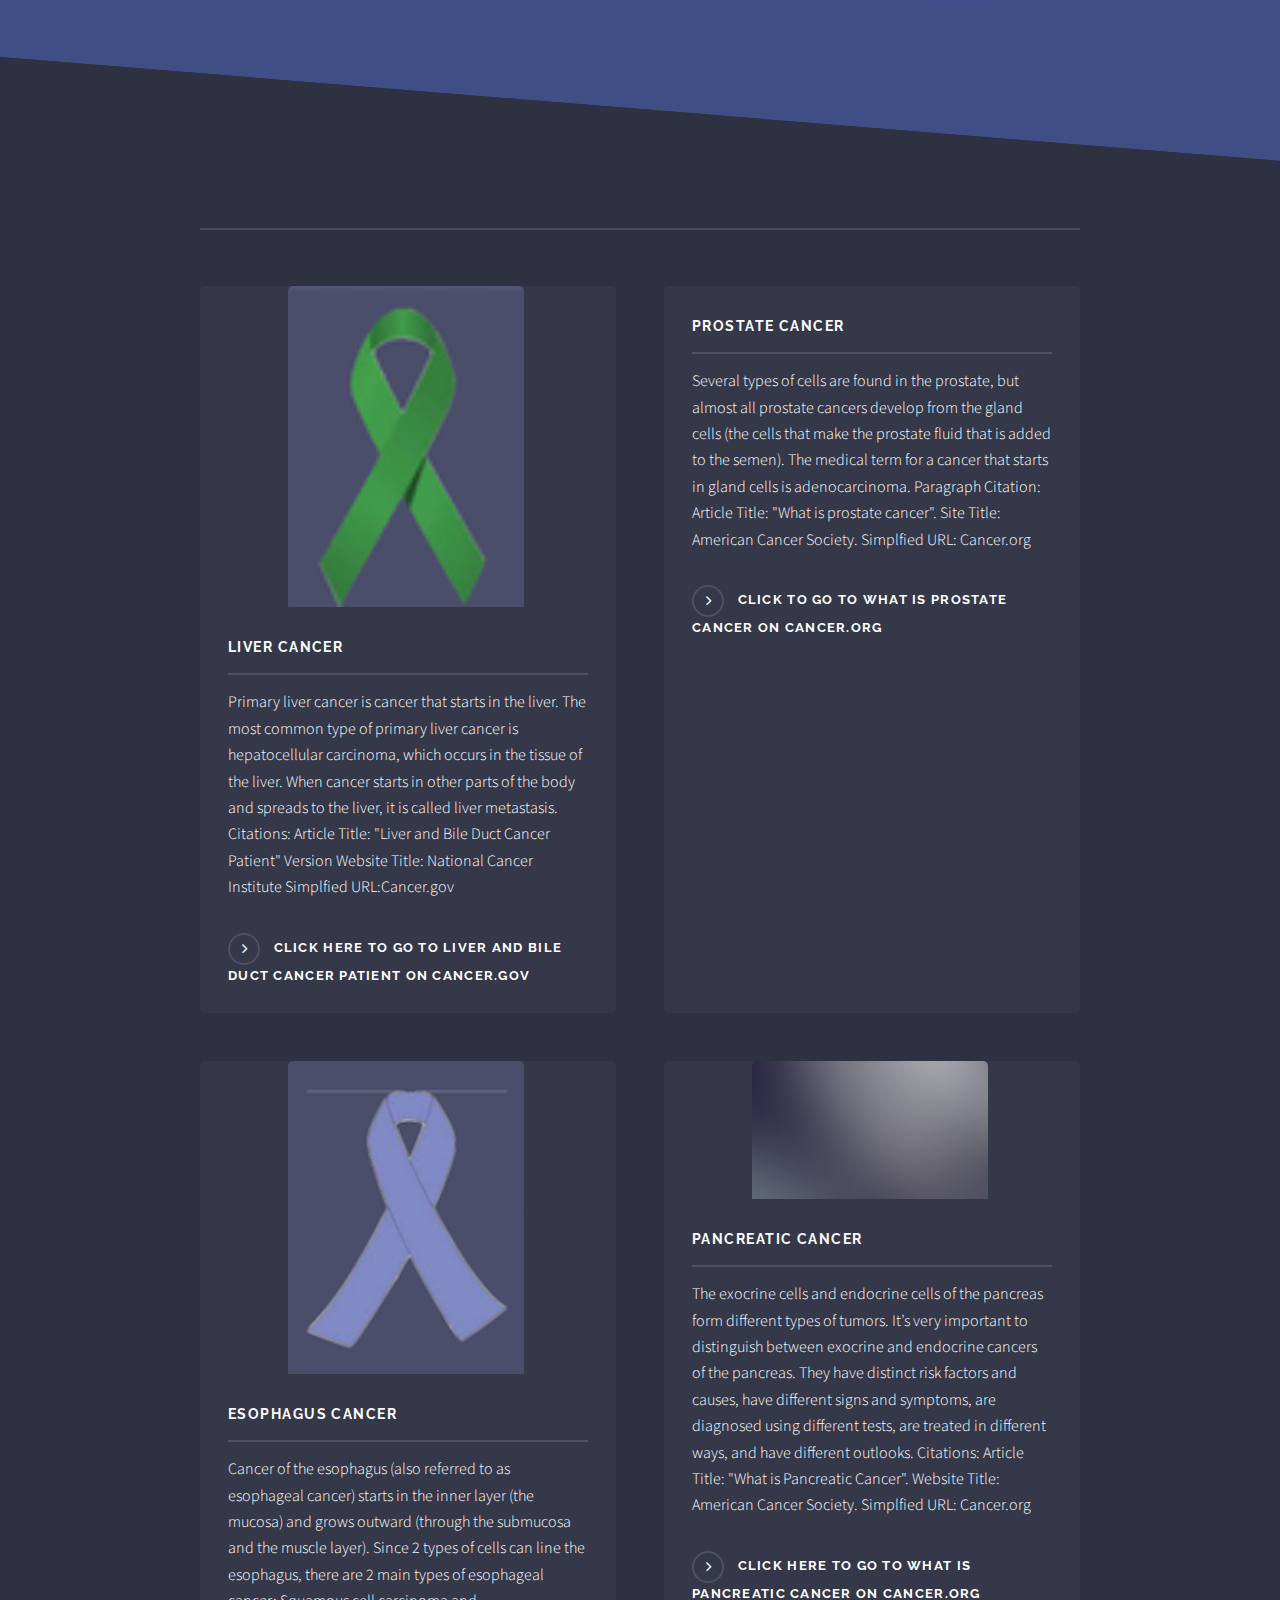
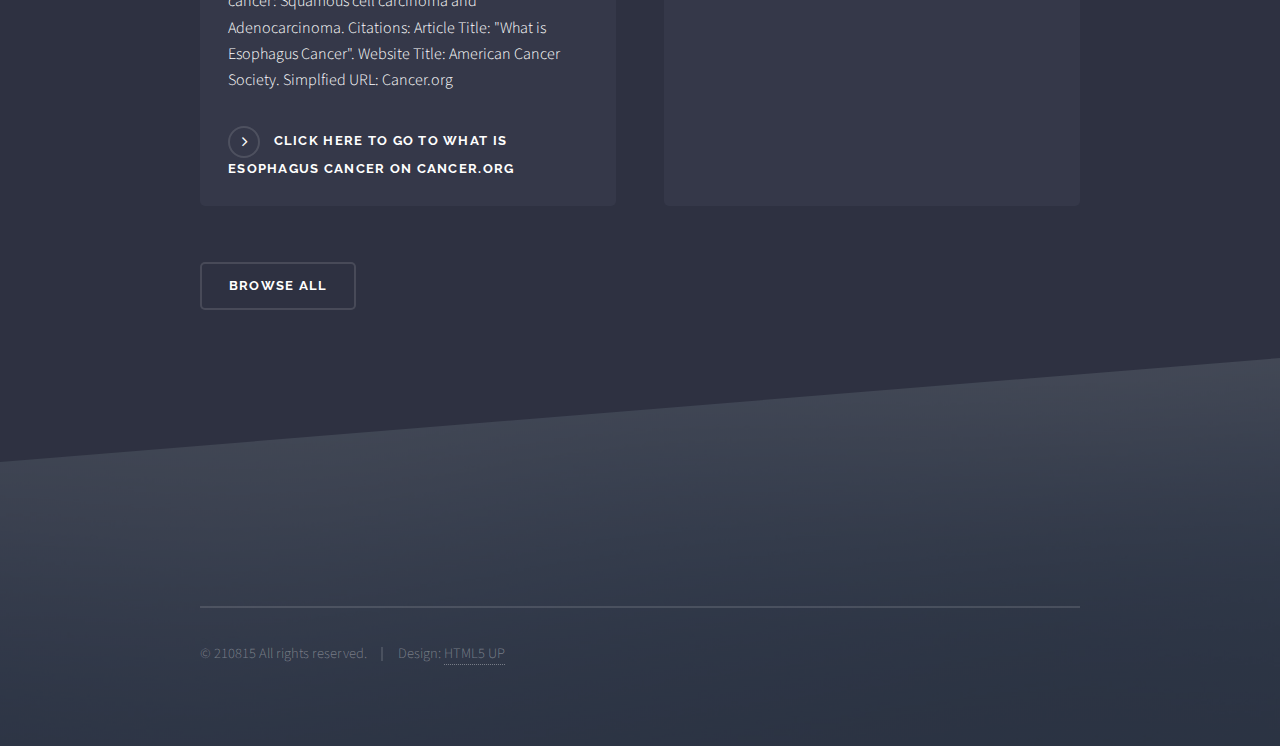
==== commit c2b41bea: "H" ====
--- a/index.html
+++ b/index.html
@@ -59,7 +59,7 @@
 									<a href="#" class="image"><img src="img/Clear.jpg" alt="" /></a>
 									<div class="content">
 										<h2 class="major">Lung Cancer</h2>
-										<p>Lung Cancer is the most common type of cancer in the world for both male and females. The is one of the most serious types of cancer causing 158,080 deaths a year.</p>
+										<p>Lung Cancer is the most common type of cancer in the world for both male and females. The is one of the most serious types of cancer causing 158,080 deaths in the US alone a year.</p>
 										<a href="http://www.nhs.uk/conditions/cancer-of-the-lung/Pages/Introduction.aspx" class="special">To Learn more</a>
 									</div>
 								</div>
--- a/assets/css/main.css
+++ b/assets/css/main.css
@@ -2670,10 +2670,11 @@
 				border-radius: 5px 5px 0 0;
 				display: block;
 				margin-bottom: 1.75em;
-				margin-left: -1.75em;
+				margin-right: -1.75em;
+				margin-left: 3.75em;
 				margin-top: -1.75em;
 				position: relative;
-				width: calc(100% + 3.5em);
+				width: calc(50% + 3.5em);
 			}
 
 				.features article .image img {
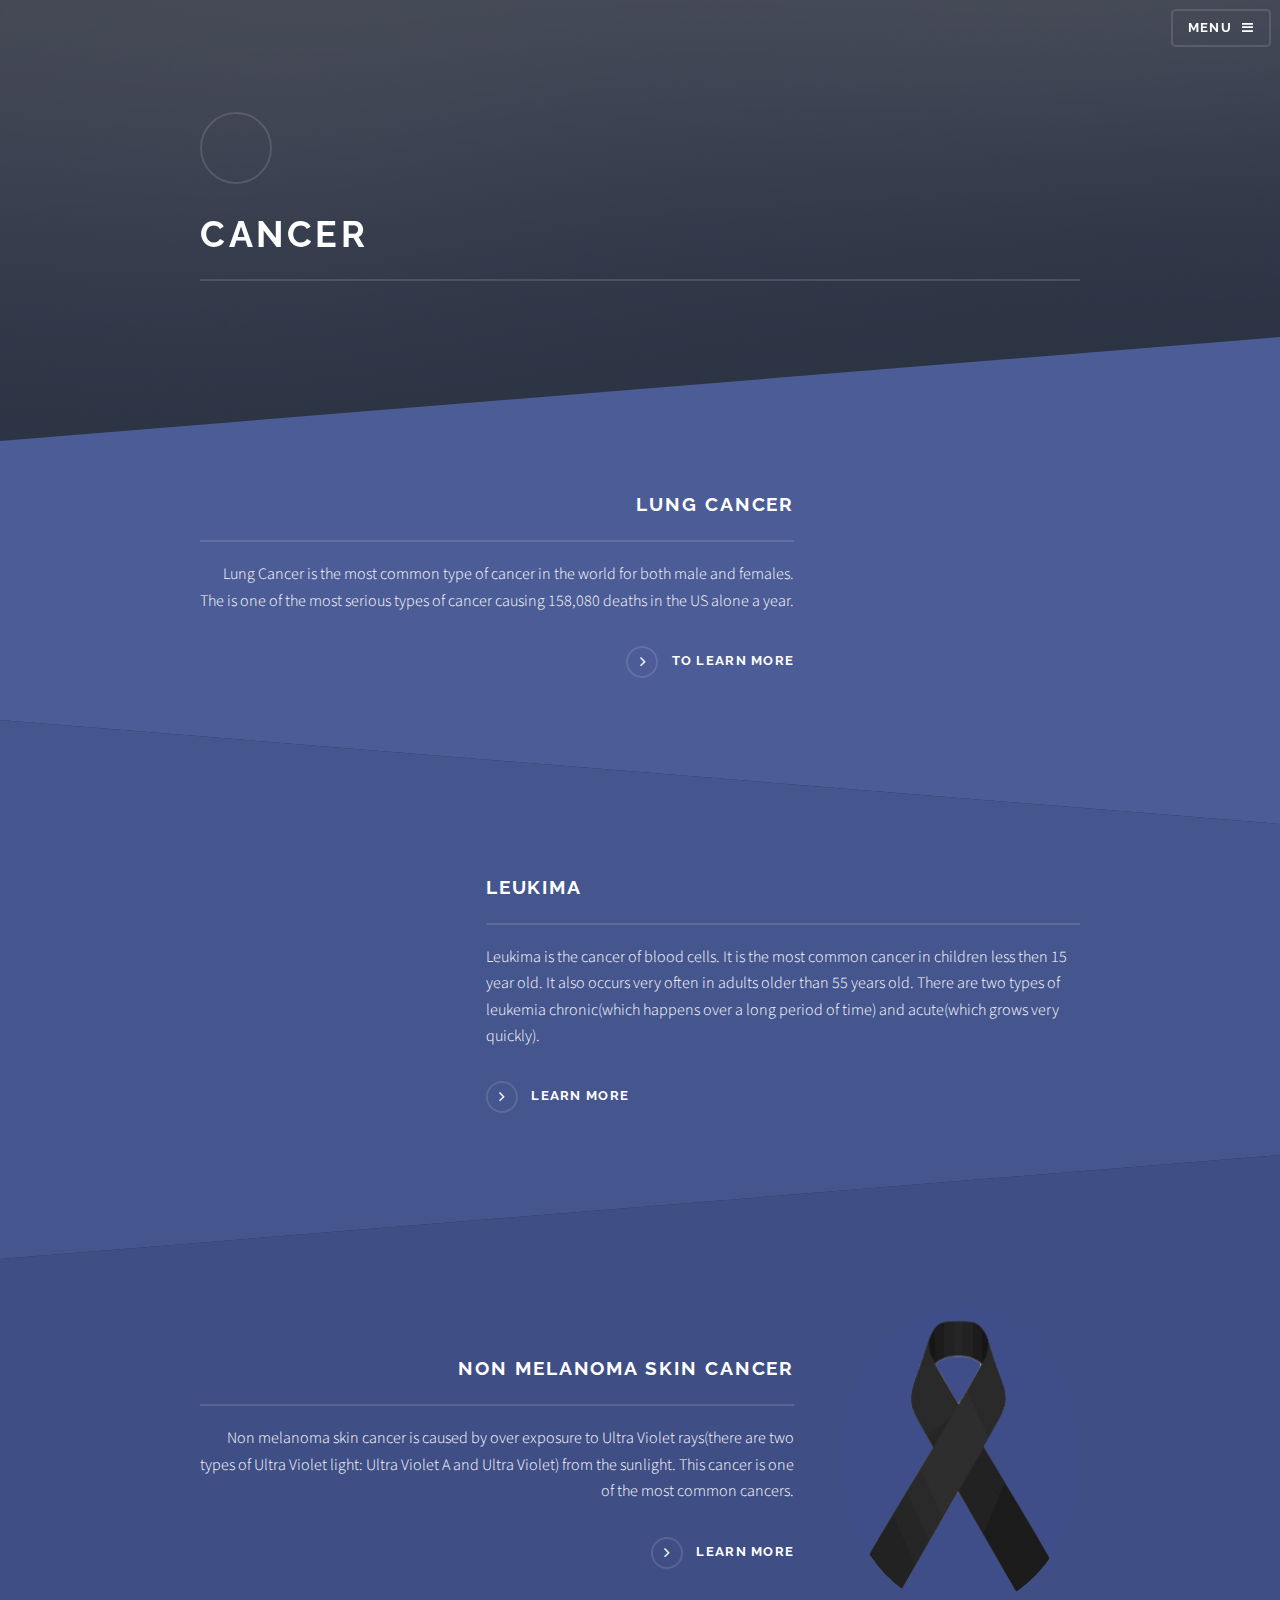
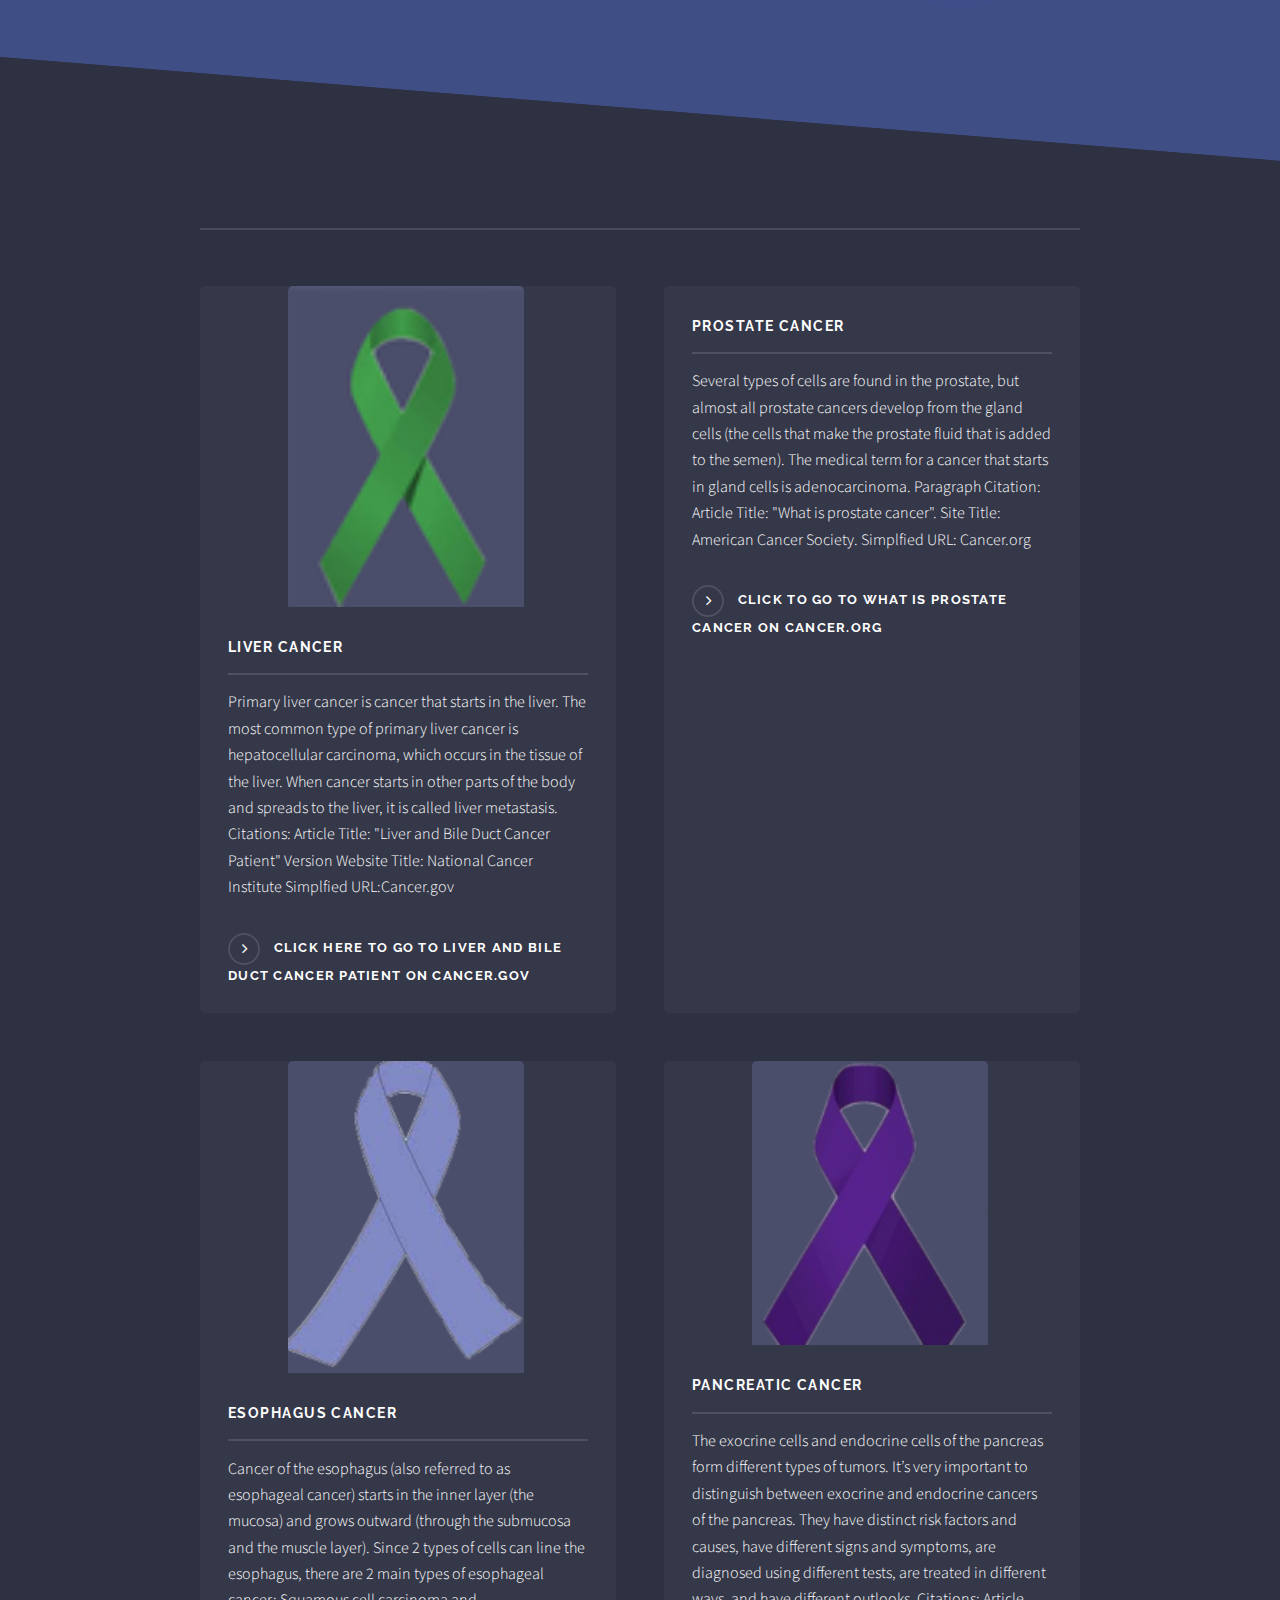
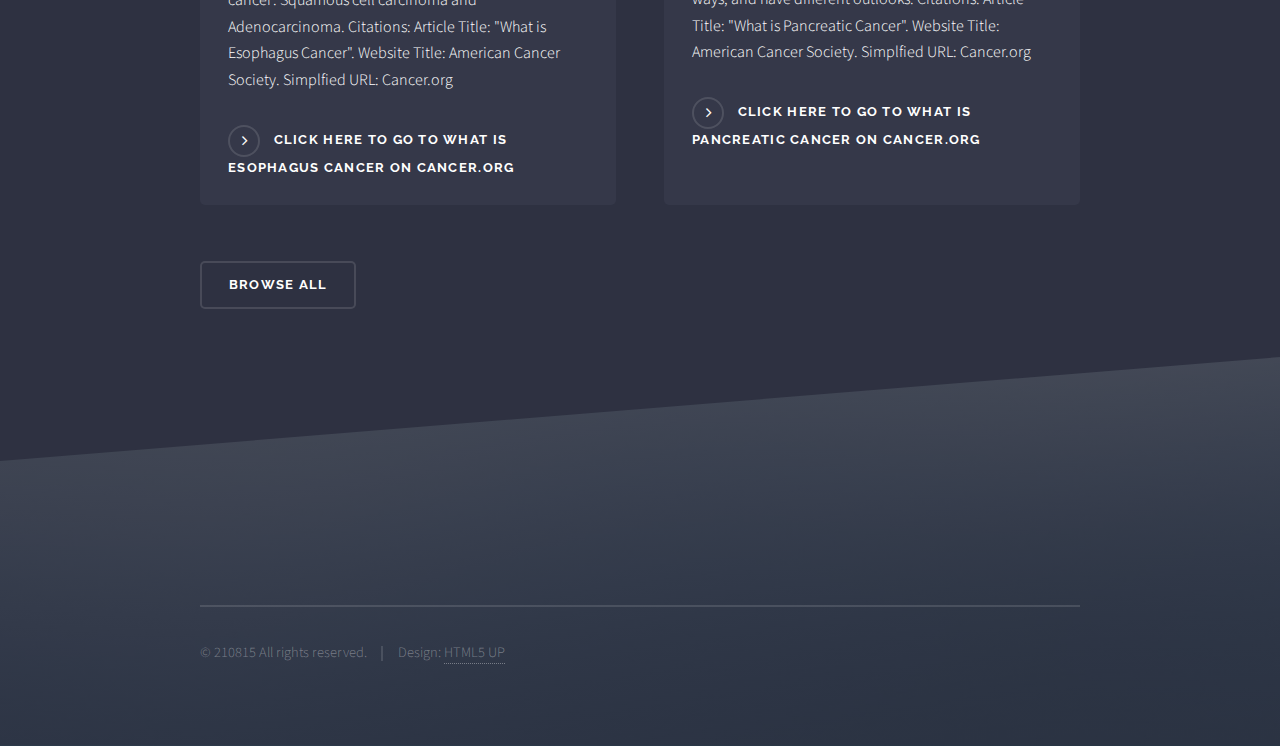
==== commit 1e680bc1: "photo in" ====
--- a/index.html
+++ b/index.html
@@ -115,7 +115,7 @@
 											<a href="http://www.cancer.org/cancer/esophaguscancer/detailedguide/esophagus-cancer-what-is-cancer-of-the-esophagus" class="special">Click here to go to What is Esophagus Cancer on Cancer.org</a>
 										</article>
 										<article>
-											<a href="#" class="image"><img src="images/pic07.jpg" alt="" /></a>
+											<a href="#" class="image"><img src="img/Pancreatic.jpg" alt="" /></a>
 											<h3 class="major">Pancreatic Cancer</h3>
 											<p>The exocrine cells and endocrine cells of the pancreas form different types of tumors. It’s very important to distinguish between exocrine and endocrine cancers of the pancreas. They have distinct risk factors and causes, have different signs and symptoms, are diagnosed using different tests, are treated in different ways, and have different outlooks. Citations: Article Title: "What is Pancreatic Cancer". Website Title: American Cancer Society. Simplfied URL: Cancer.org</p>
 											<a href="http://www.cancer.org/cancer/pancreaticcancer/detailedguide/pancreatic-cancer-what-is-pancreatic-cancer" class="special">Click here to go to What is Pancreatic Cancer on Cancer.org </a>
